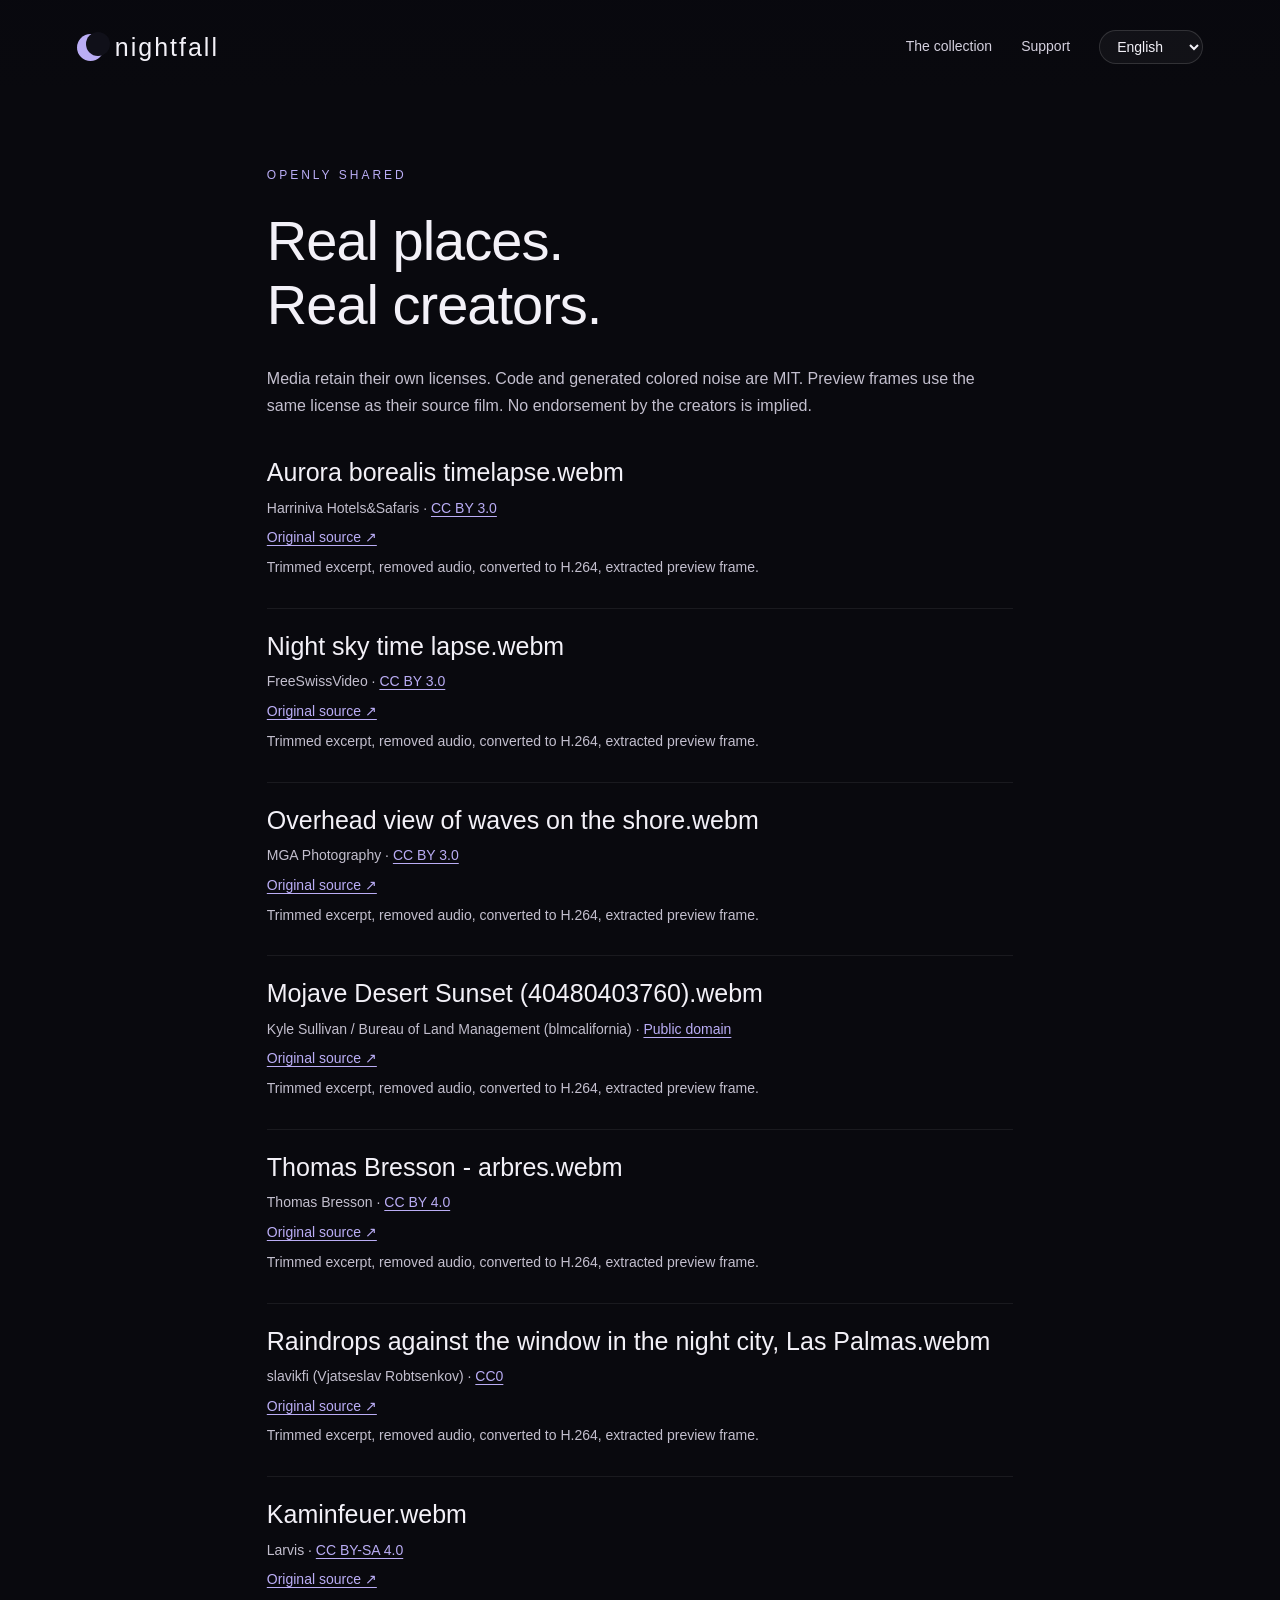
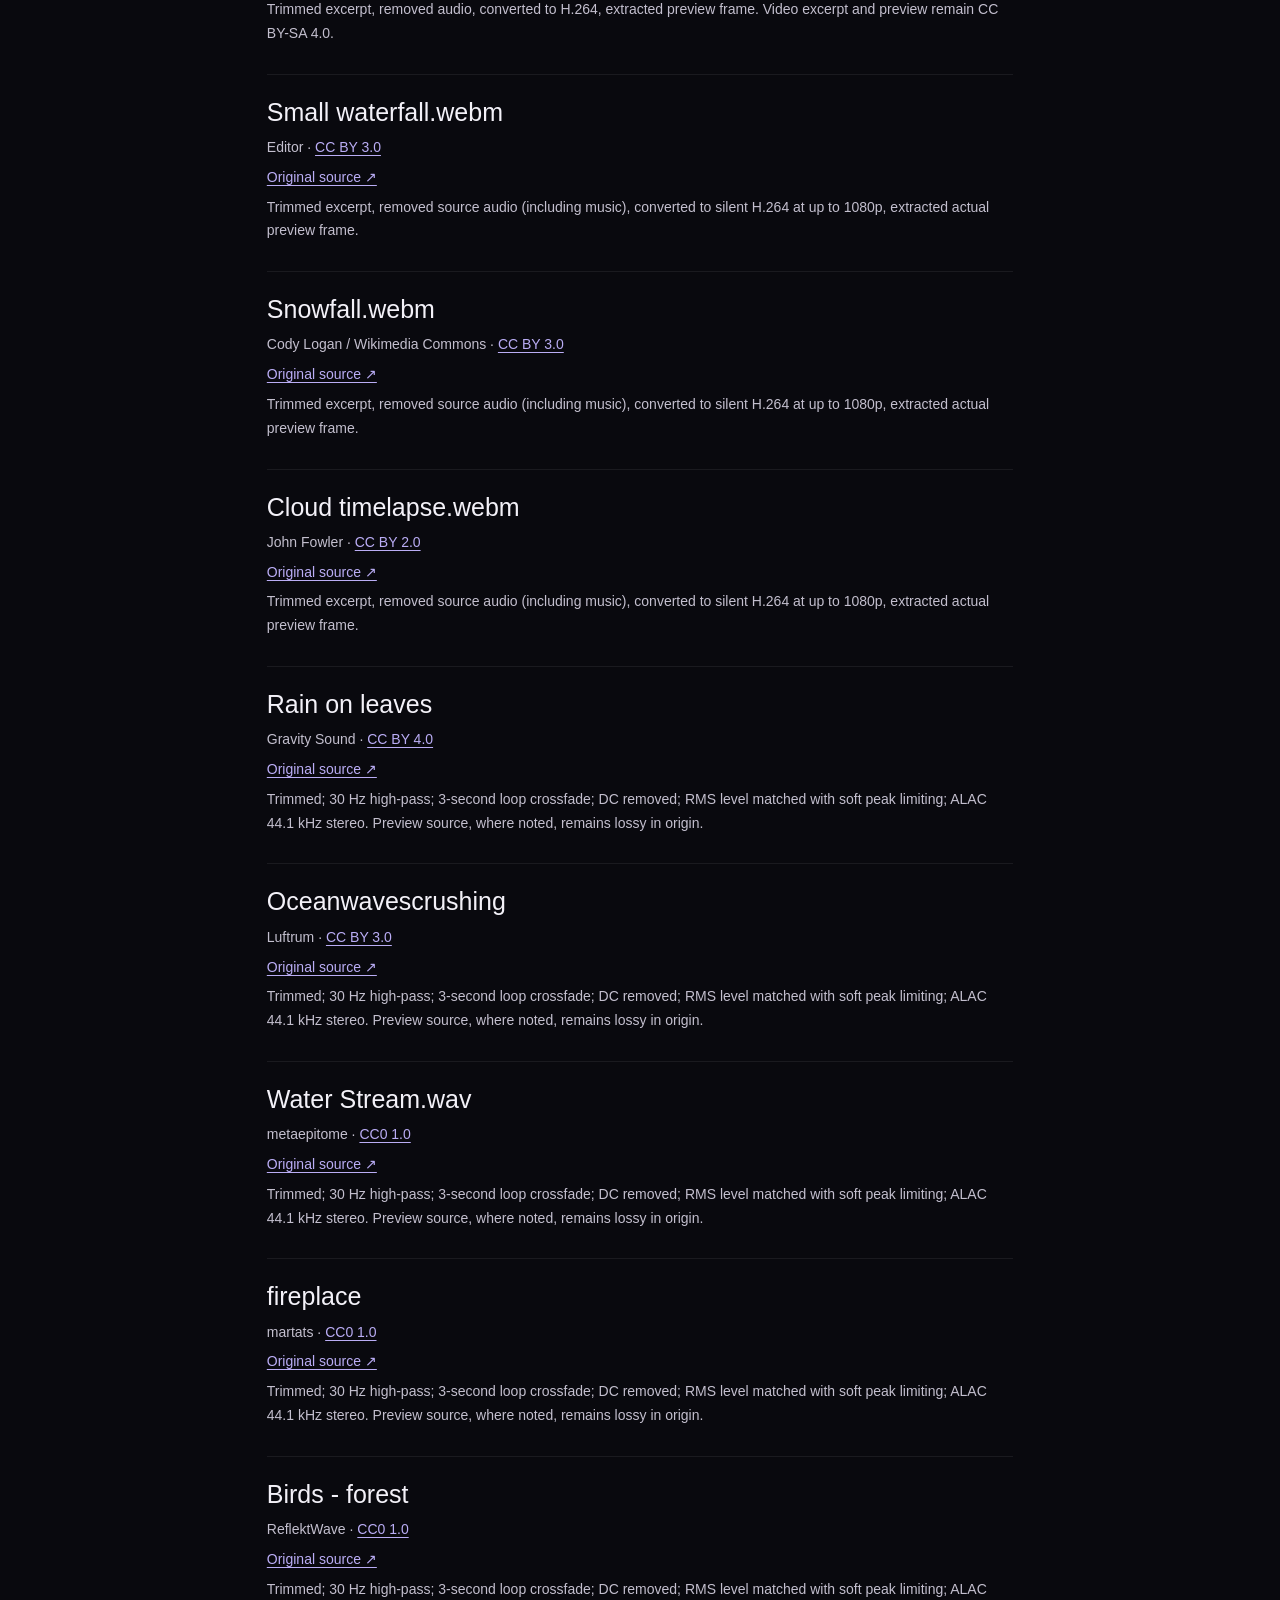
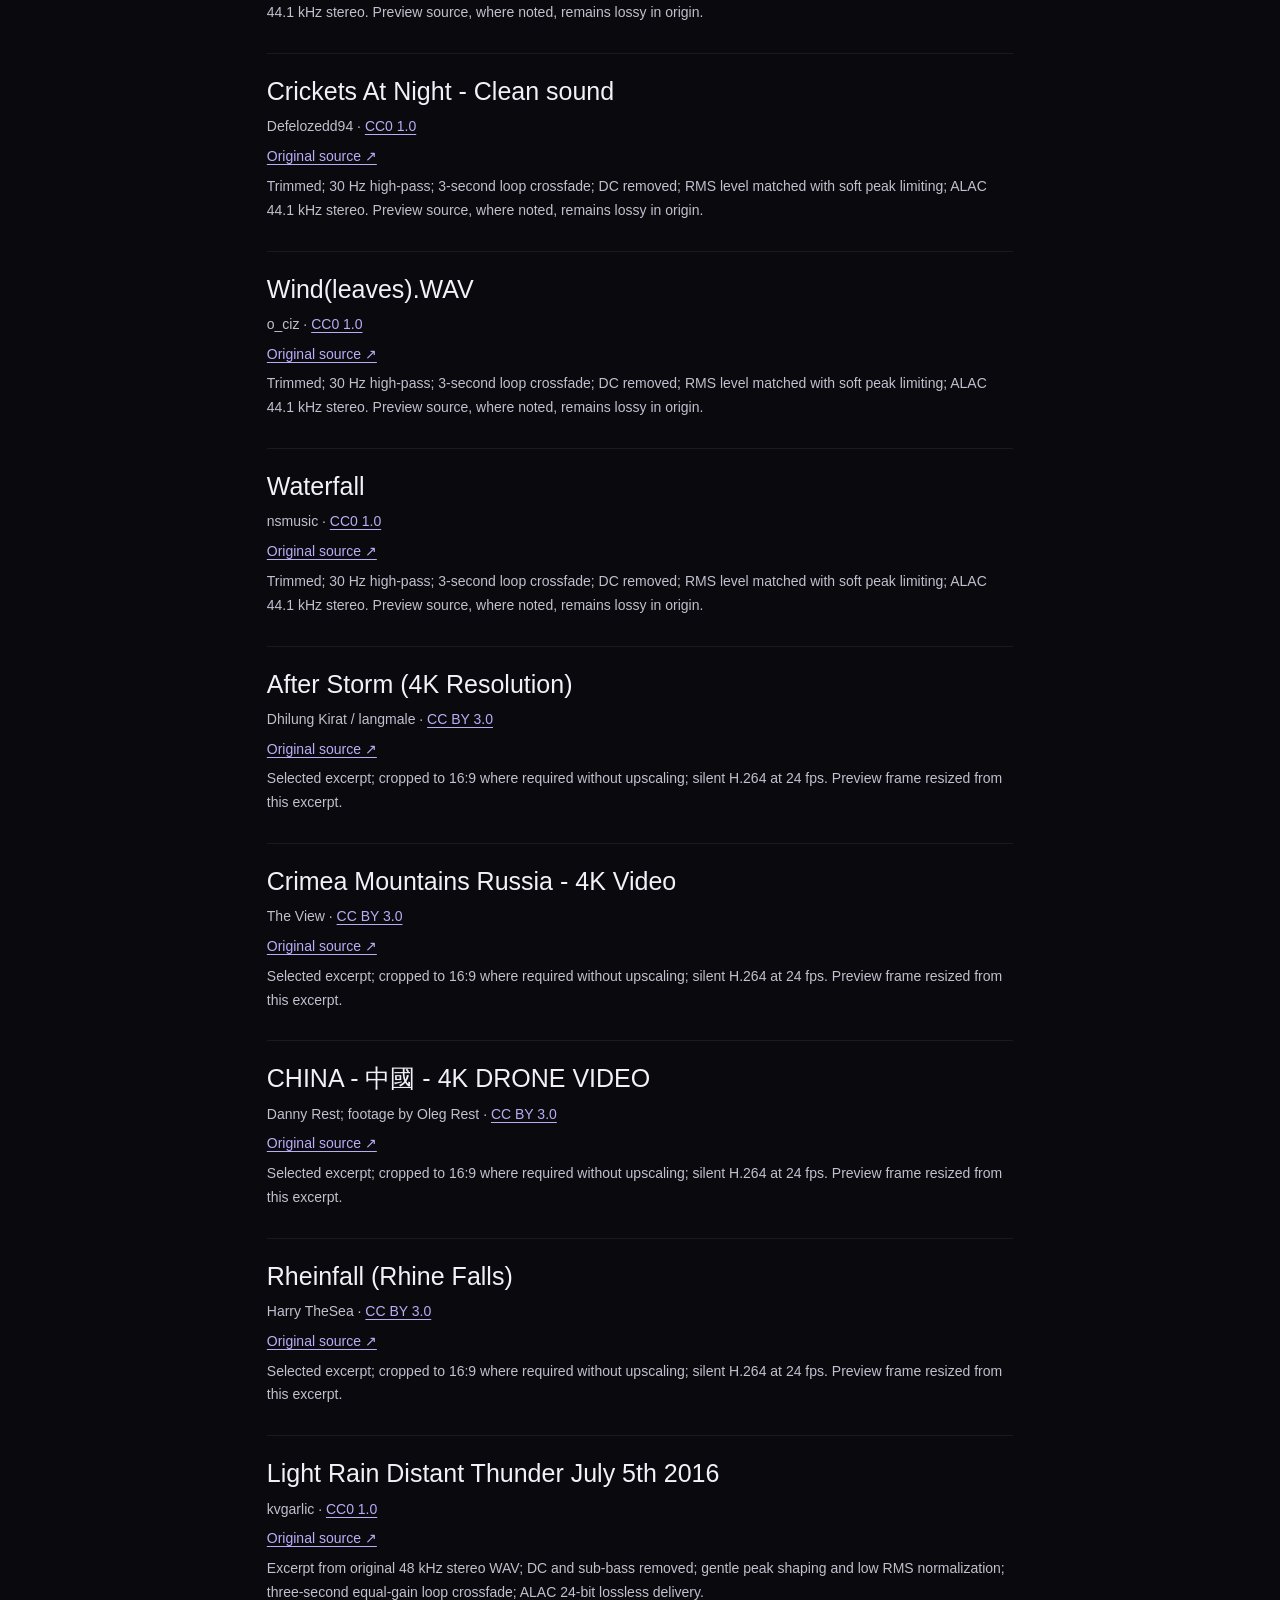
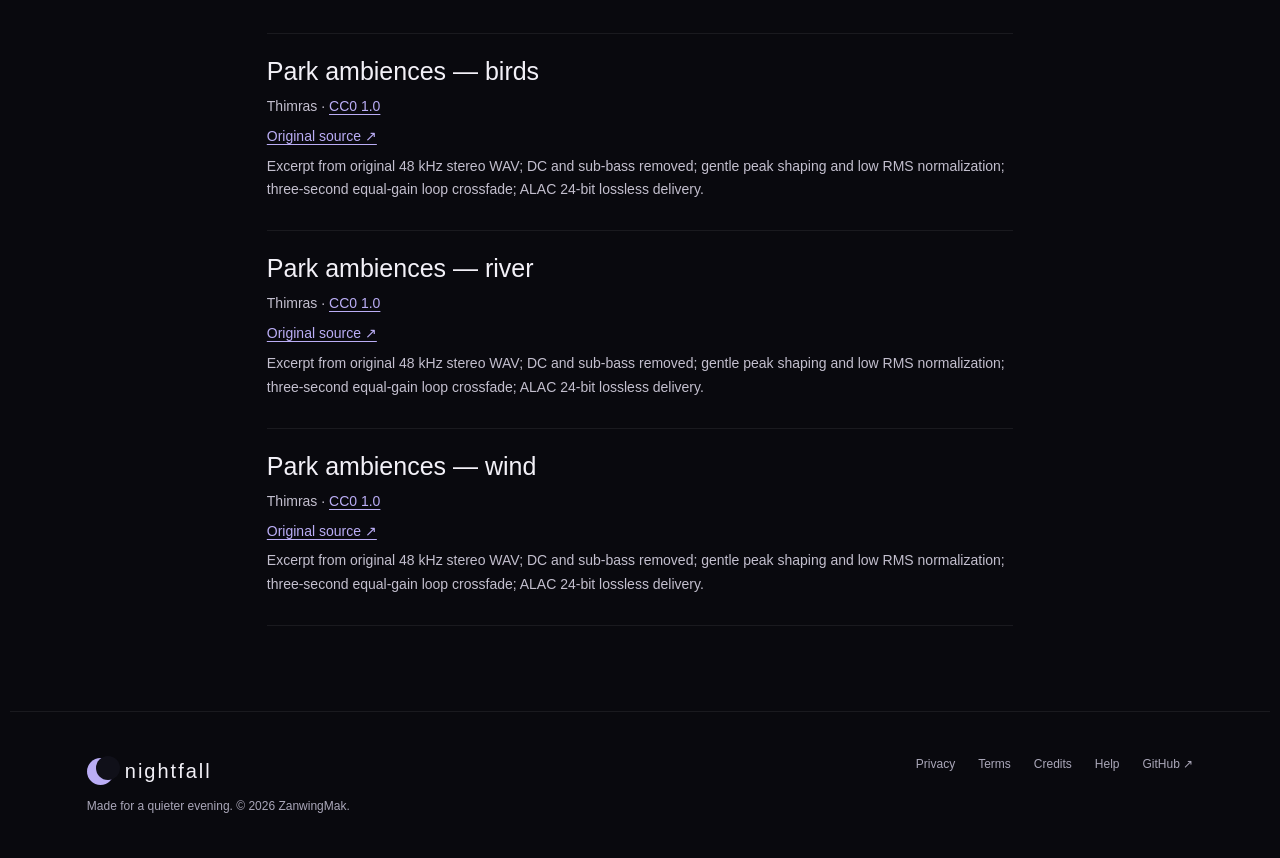
==== site/credits.html @ 9fe1b673 "Publish Nightfall website with privacy, terms, support and media credits" ====
<!doctype html><html lang="en"><head><meta charset="utf-8"><meta name="viewport" content="width=device-width,initial-scale=1"><meta name="color-scheme" content="dark"><meta name="description" content="Nightfall TV — real landscapes, quiet soundscapes and absolute black for Apple TV. Free and open source, with optional downloads and voluntary tips."><title>Media credits · Nightfall TV</title><link rel="icon" href="favicon.svg" type="image/svg+xml"><link rel="stylesheet" href="style.css"><script defer src="site.js"></script></head><body><header><a class="brand" href="index.html" aria-label="Nightfall TV home"><i class="moon" aria-hidden="true"></i>nightfall</a><nav aria-label="Main navigation"><a class="desktop" href="index.html#scenes"><span data-en="The collection" data-zh="风景集" >The collection</span></a><a class="desktop" href="support.html"><span data-en="Support" data-zh="帮助" >Support</span></a><select class="lang" id="language" aria-label="Language"><option value="en">English</option><option value="zh">简体中文</option></select></nav></header><main class="document"><div data-en="OPENLY SHARED" data-zh="自由分享" class="eyebrow">OPENLY SHARED</div><h1 data-en="Real places.
Real creators." data-zh="真实风景。
真实创作者。" >Real places.
Real creators.</h1><p data-en="Media retain their own licenses. Code and generated colored noise are MIT. Preview frames use the same license as their source film. No endorsement by the creators is implied." data-zh="媒体保留各自许可。代码与生成的有色噪音为 MIT。预览帧使用原视频的同一许可。不代表创作者为应用背书。" >Media retain their own licenses. Code and generated colored noise are MIT. Preview frames use the same license as their source film. No endorsement by the creators is implied.</p><article class="credit"><h2>Aurora borealis timelapse.webm</h2><p>Harriniva Hotels&amp;Safaris · <a href="https://creativecommons.org/licenses/by/3.0">CC BY 3.0</a></p><p><a href="https://commons.wikimedia.org/wiki/File%3AAurora_borealis_timelapse.webm"><span data-en="Original source ↗" data-zh="原始来源 ↗" >Original source ↗</span></a></p><p>Trimmed excerpt, removed audio, converted to H.264, extracted preview frame.</p></article><article class="credit"><h2>Night sky time lapse.webm</h2><p>FreeSwissVideo · <a href="https://creativecommons.org/licenses/by/3.0">CC BY 3.0</a></p><p><a href="https://commons.wikimedia.org/wiki/File%3ANight_sky_time_lapse.webm"><span data-en="Original source ↗" data-zh="原始来源 ↗" >Original source ↗</span></a></p><p>Trimmed excerpt, removed audio, converted to H.264, extracted preview frame.</p></article><article class="credit"><h2>Overhead view of waves on the shore.webm</h2><p>MGA Photography · <a href="https://creativecommons.org/licenses/by/3.0">CC BY 3.0</a></p><p><a href="https://commons.wikimedia.org/wiki/File%3AOverhead_view_of_waves_on_the_shore.webm"><span data-en="Original source ↗" data-zh="原始来源 ↗" >Original source ↗</span></a></p><p>Trimmed excerpt, removed audio, converted to H.264, extracted preview frame.</p></article><article class="credit"><h2>Mojave Desert Sunset (40480403760).webm</h2><p>Kyle Sullivan / Bureau of Land Management (blmcalifornia) · <a href="https://commons.wikimedia.org/wiki/Template:PD-USGov-BLM">Public domain</a></p><p><a href="https://commons.wikimedia.org/wiki/File%3AMojave_Desert_Sunset_%2840480403760%29.webm"><span data-en="Original source ↗" data-zh="原始来源 ↗" >Original source ↗</span></a></p><p>Trimmed excerpt, removed audio, converted to H.264, extracted preview frame.</p></article><article class="credit"><h2>Thomas Bresson - arbres.webm</h2><p>Thomas Bresson · <a href="https://creativecommons.org/licenses/by/4.0">CC BY 4.0</a></p><p><a href="https://commons.wikimedia.org/wiki/File%3AThomas_Bresson_-_arbres.webm"><span data-en="Original source ↗" data-zh="原始来源 ↗" >Original source ↗</span></a></p><p>Trimmed excerpt, removed audio, converted to H.264, extracted preview frame.</p></article><article class="credit"><h2>Raindrops against the window in the night city, Las Palmas.webm</h2><p>slavikfi (Vjatseslav Robtsenkov) · <a href="https://creativecommons.org/publicdomain/zero/1.0/">CC0</a></p><p><a href="https://commons.wikimedia.org/wiki/File%3ARaindrops_against_the_window_in_the_night_city%2C_Las_Palmas.webm"><span data-en="Original source ↗" data-zh="原始来源 ↗" >Original source ↗</span></a></p><p>Trimmed excerpt, removed audio, converted to H.264, extracted preview frame.</p></article><article class="credit"><h2>Kaminfeuer.webm</h2><p>Larvis · <a href="https://creativecommons.org/licenses/by-sa/4.0/">CC BY-SA 4.0</a></p><p><a href="https://commons.wikimedia.org/wiki/File:Kaminfeuer.webm"><span data-en="Original source ↗" data-zh="原始来源 ↗" >Original source ↗</span></a></p><p>Trimmed excerpt, removed audio, converted to H.264, extracted preview frame. Video excerpt and preview remain CC BY-SA 4.0.</p></article><article class="credit"><h2>Small waterfall.webm</h2><p>Editor · <a href="https://creativecommons.org/licenses/by/3.0/">CC BY 3.0</a></p><p><a href="https://commons.wikimedia.org/wiki/File:Small_waterfall.webm"><span data-en="Original source ↗" data-zh="原始来源 ↗" >Original source ↗</span></a></p><p>Trimmed excerpt, removed source audio (including music), converted to silent H.264 at up to 1080p, extracted actual preview frame.</p></article><article class="credit"><h2>Snowfall.webm</h2><p>Cody Logan / Wikimedia Commons · <a href="https://creativecommons.org/licenses/by/3.0/">CC BY 3.0</a></p><p><a href="https://commons.wikimedia.org/wiki/File:Snowfall.webm"><span data-en="Original source ↗" data-zh="原始来源 ↗" >Original source ↗</span></a></p><p>Trimmed excerpt, removed source audio (including music), converted to silent H.264 at up to 1080p, extracted actual preview frame.</p></article><article class="credit"><h2>Cloud timelapse.webm</h2><p>John Fowler · <a href="https://creativecommons.org/licenses/by/2.0/">CC BY 2.0</a></p><p><a href="https://commons.wikimedia.org/wiki/File:Cloud_timelapse.webm"><span data-en="Original source ↗" data-zh="原始来源 ↗" >Original source ↗</span></a></p><p>Trimmed excerpt, removed source audio (including music), converted to silent H.264 at up to 1080p, extracted actual preview frame.</p></article><article class="credit"><h2>Rain on leaves</h2><p>Gravity Sound · <a href="https://creativecommons.org/licenses/by/4.0/">CC BY 4.0</a></p><p><a href="https://commons.wikimedia.org/wiki/File:Rain_on_leaves_(Gravity_Sound).wav"><span data-en="Original source ↗" data-zh="原始来源 ↗" >Original source ↗</span></a></p><p>Trimmed; 30 Hz high-pass; 3-second loop crossfade; DC removed; RMS level matched with soft peak limiting; ALAC 44.1 kHz stereo. Preview source, where noted, remains lossy in origin.</p></article><article class="credit"><h2>Oceanwavescrushing</h2><p>Luftrum · <a href="https://creativecommons.org/licenses/by/3.0/">CC BY 3.0</a></p><p><a href="https://commons.wikimedia.org/wiki/File:Oceanwavescrushing.ogg"><span data-en="Original source ↗" data-zh="原始来源 ↗" >Original source ↗</span></a></p><p>Trimmed; 30 Hz high-pass; 3-second loop crossfade; DC removed; RMS level matched with soft peak limiting; ALAC 44.1 kHz stereo. Preview source, where noted, remains lossy in origin.</p></article><article class="credit"><h2>Water Stream.wav</h2><p>metaepitome · <a href="https://creativecommons.org/publicdomain/zero/1.0/">CC0 1.0</a></p><p><a href="https://freesound.org/people/metaepitome/sounds/181320/"><span data-en="Original source ↗" data-zh="原始来源 ↗" >Original source ↗</span></a></p><p>Trimmed; 30 Hz high-pass; 3-second loop crossfade; DC removed; RMS level matched with soft peak limiting; ALAC 44.1 kHz stereo. Preview source, where noted, remains lossy in origin.</p></article><article class="credit"><h2>fireplace</h2><p>martats · <a href="https://creativecommons.org/publicdomain/zero/1.0/">CC0 1.0</a></p><p><a href="https://freesound.org/people/martats/sounds/138018/"><span data-en="Original source ↗" data-zh="原始来源 ↗" >Original source ↗</span></a></p><p>Trimmed; 30 Hz high-pass; 3-second loop crossfade; DC removed; RMS level matched with soft peak limiting; ALAC 44.1 kHz stereo. Preview source, where noted, remains lossy in origin.</p></article><article class="credit"><h2>Birds - forest</h2><p>ReflektWave · <a href="https://creativecommons.org/publicdomain/zero/1.0/">CC0 1.0</a></p><p><a href="https://freesound.org/people/ReflektWave/sounds/843075/"><span data-en="Original source ↗" data-zh="原始来源 ↗" >Original source ↗</span></a></p><p>Trimmed; 30 Hz high-pass; 3-second loop crossfade; DC removed; RMS level matched with soft peak limiting; ALAC 44.1 kHz stereo. Preview source, where noted, remains lossy in origin.</p></article><article class="credit"><h2>Crickets At Night - Clean sound</h2><p>Defelozedd94 · <a href="https://creativecommons.org/publicdomain/zero/1.0/">CC0 1.0</a></p><p><a href="https://freesound.org/people/Defelozedd94/sounds/522298/"><span data-en="Original source ↗" data-zh="原始来源 ↗" >Original source ↗</span></a></p><p>Trimmed; 30 Hz high-pass; 3-second loop crossfade; DC removed; RMS level matched with soft peak limiting; ALAC 44.1 kHz stereo. Preview source, where noted, remains lossy in origin.</p></article><article class="credit"><h2>Wind(leaves).WAV</h2><p>o_ciz · <a href="https://creativecommons.org/publicdomain/zero/1.0/">CC0 1.0</a></p><p><a href="https://freesound.org/people/o_ciz/sounds/475448/"><span data-en="Original source ↗" data-zh="原始来源 ↗" >Original source ↗</span></a></p><p>Trimmed; 30 Hz high-pass; 3-second loop crossfade; DC removed; RMS level matched with soft peak limiting; ALAC 44.1 kHz stereo. Preview source, where noted, remains lossy in origin.</p></article><article class="credit"><h2>Waterfall</h2><p>nsmusic · <a href="https://creativecommons.org/publicdomain/zero/1.0/">CC0 1.0</a></p><p><a href="https://freesound.org/people/nsmusic/sounds/321886/"><span data-en="Original source ↗" data-zh="原始来源 ↗" >Original source ↗</span></a></p><p>Trimmed; 30 Hz high-pass; 3-second loop crossfade; DC removed; RMS level matched with soft peak limiting; ALAC 44.1 kHz stereo. Preview source, where noted, remains lossy in origin.</p></article><article class="credit"><h2>After Storm (4K Resolution)</h2><p>Dhilung Kirat / langmale · <a href="https://creativecommons.org/licenses/by/3.0/">CC BY 3.0</a></p><p><a href="https://commons.wikimedia.org/wiki/File:After_Storm_(4K_Resolution).webm"><span data-en="Original source ↗" data-zh="原始来源 ↗" >Original source ↗</span></a></p><p>Selected excerpt; cropped to 16:9 where required without upscaling; silent H.264 at 24 fps. Preview frame resized from this excerpt.</p></article><article class="credit"><h2>Crimea Mountains Russia - 4K Video</h2><p>The View · <a href="https://creativecommons.org/licenses/by/3.0/">CC BY 3.0</a></p><p><a href="https://commons.wikimedia.org/wiki/File:Crimea_Mountains_Russia_-_4K_Video.webm"><span data-en="Original source ↗" data-zh="原始来源 ↗" >Original source ↗</span></a></p><p>Selected excerpt; cropped to 16:9 where required without upscaling; silent H.264 at 24 fps. Preview frame resized from this excerpt.</p></article><article class="credit"><h2>CHINA - 中國 - 4K DRONE VIDEO</h2><p>Danny Rest; footage by Oleg Rest · <a href="https://creativecommons.org/licenses/by/3.0/">CC BY 3.0</a></p><p><a href="https://commons.wikimedia.org/wiki/File:CHINA_-_%E4%B8%AD%E5%9C%8B_-_4K_DRONE_VIDEO.webm"><span data-en="Original source ↗" data-zh="原始来源 ↗" >Original source ↗</span></a></p><p>Selected excerpt; cropped to 16:9 where required without upscaling; silent H.264 at 24 fps. Preview frame resized from this excerpt.</p></article><article class="credit"><h2>Rheinfall (Rhine Falls)</h2><p>Harry TheSea · <a href="https://creativecommons.org/licenses/by/3.0/">CC BY 3.0</a></p><p><a href="https://commons.wikimedia.org/wiki/File:Rheinfall_(Rhine_Falls).webm"><span data-en="Original source ↗" data-zh="原始来源 ↗" >Original source ↗</span></a></p><p>Selected excerpt; cropped to 16:9 where required without upscaling; silent H.264 at 24 fps. Preview frame resized from this excerpt.</p></article><article class="credit"><h2>Light Rain Distant Thunder July 5th 2016</h2><p>kvgarlic · <a href="https://creativecommons.org/publicdomain/zero/1.0/">CC0 1.0</a></p><p><a href="https://commons.wikimedia.org/wiki/File:Light_Rain_Distant_Thunder_July_5th_2016.wav"><span data-en="Original source ↗" data-zh="原始来源 ↗" >Original source ↗</span></a></p><p>Excerpt from original 48 kHz stereo WAV; DC and sub-bass removed; gentle peak shaping and low RMS normalization; three-second equal-gain loop crossfade; ALAC 24-bit lossless delivery.</p></article><article class="credit"><h2>Park ambiences — birds</h2><p>Thimras · <a href="https://creativecommons.org/publicdomain/zero/1.0/">CC0 1.0</a></p><p><a href="https://opengameart.org/content/park-ambiences"><span data-en="Original source ↗" data-zh="原始来源 ↗" >Original source ↗</span></a></p><p>Excerpt from original 48 kHz stereo WAV; DC and sub-bass removed; gentle peak shaping and low RMS normalization; three-second equal-gain loop crossfade; ALAC 24-bit lossless delivery.</p></article><article class="credit"><h2>Park ambiences — river</h2><p>Thimras · <a href="https://creativecommons.org/publicdomain/zero/1.0/">CC0 1.0</a></p><p><a href="https://opengameart.org/content/park-ambiences"><span data-en="Original source ↗" data-zh="原始来源 ↗" >Original source ↗</span></a></p><p>Excerpt from original 48 kHz stereo WAV; DC and sub-bass removed; gentle peak shaping and low RMS normalization; three-second equal-gain loop crossfade; ALAC 24-bit lossless delivery.</p></article><article class="credit"><h2>Park ambiences — wind</h2><p>Thimras · <a href="https://creativecommons.org/publicdomain/zero/1.0/">CC0 1.0</a></p><p><a href="https://opengameart.org/content/park-ambiences"><span data-en="Original source ↗" data-zh="原始来源 ↗" >Original source ↗</span></a></p><p>Excerpt from original 48 kHz stereo WAV; DC and sub-bass removed; gentle peak shaping and low RMS normalization; three-second equal-gain loop crossfade; ALAC 24-bit lossless delivery.</p></article></main><footer><div><a class="brand" href="index.html"><i class="moon" aria-hidden="true"></i>nightfall</a><span data-en="Made for a quieter evening. © 2026 ZanwingMak." data-zh="让夜晚安静一点。© 2026 ZanwingMak." >Made for a quieter evening. © 2026 ZanwingMak.</span></div><div class="links"><a href="privacy.html"><span data-en="Privacy" data-zh="隐私政策" >Privacy</span></a><a href="terms.html"><span data-en="Terms" data-zh="服务条款" >Terms</span></a><a href="credits.html"><span data-en="Credits" data-zh="素材署名" >Credits</span></a><a href="support.html"><span data-en="Help" data-zh="帮助" >Help</span></a><a href="https://github.com/ZanwingMak/NightfallTV"><span data-en="GitHub ↗" data-zh="GitHub ↗" >GitHub ↗</span></a></div></footer></body></html>
---- site/style.css ----
:root{color-scheme:dark;--ink:#f3f1f8;--quiet:#aaa7b9;--night:#09090e;--accent:#baadf5}*{box-sizing:border-box}html{scroll-behavior:smooth;scroll-padding-top:100px}body{margin:0;background:var(--night);color:var(--ink);font-family:ui-sans-serif,-apple-system,BlinkMacSystemFont,"Segoe UI",sans-serif;font-size:17px;line-height:1.7}a{color:inherit;text-decoration:none}button,select{font:inherit;color:inherit}button,a,select{touch-action:manipulation}button{cursor:pointer}a:focus-visible,button:focus-visible,select:focus-visible,summary:focus-visible{outline:3px solid var(--accent);outline-offset:7px}header{height:94px;display:flex;align-items:center;justify-content:space-between;gap:24px;padding:0 6%;position:absolute;z-index:5;inset:0 0 auto;background:linear-gradient(#08080e99,transparent)}.brand{font-size:25px;letter-spacing:2px;display:flex;align-items:center;gap:11px}.moon{display:inline-block;width:27px;height:27px;border-radius:50%;background:var(--accent);position:relative}.moon:after{content:"";position:absolute;width:24px;height:24px;border-radius:50%;background:#101019;left:9px;top:-2px}nav{display:flex;align-items:center;gap:29px;font-size:14px}nav a{color:#d4d0de}nav a:hover,footer a:hover{color:var(--accent)}.lang{background:#ffffff0a;border:1px solid #ffffff22;border-radius:100px;padding:7px 13px}.hero{position:relative;min-height:720px;height:min(950px,100svh);display:flex;align-items:center;padding:125px 8% 105px;overflow:hidden}.cover{position:absolute;inset:0;width:100%;height:100%;object-fit:cover;opacity:.78;transition:opacity .5s}.hero:after{content:"";position:absolute;inset:0;background:linear-gradient(90deg,#09090ef2 0%,#09090e70 52%,#09090e10),linear-gradient(0deg,var(--night),transparent 26%);pointer-events:none}.hero-copy{z-index:1;position:relative;max-width:750px}.eyebrow{font-size:12px;letter-spacing:3px;text-transform:uppercase;color:var(--accent)}h1{font-weight:350;font-size:clamp(55px,6.5vw,96px);line-height:1.14;letter-spacing:-3px;margin:24px 0 28px;white-space:pre-line}.lede{max-width:540px;font-size:19px;color:#c4c1ce}.actions{display:flex;gap:18px;flex-wrap:wrap;margin:36px 0 24px}.button{display:inline-flex;align-items:center;gap:24px;border:1px solid #ffffff28;border-radius:100px;padding:13px 25px;background:#ffffff06;font-size:14px}.button.primary{background:#e7e0ff;color:#201a33;border-color:transparent}.button:hover{transform:translateY(-2px)}.fine{font-size:12px;color:var(--quiet)}.scene-picker{position:absolute;bottom:63px;right:8%;z-index:2;display:flex;gap:12px}.scene-picker button{width:82px;height:53px;padding:0;border:1px solid #ffffff40;border-radius:8px;overflow:hidden;background:#000;opacity:.65;transition:opacity .2s}.scene-picker button[aria-pressed=true]{outline:2px solid var(--accent);outline-offset:4px;opacity:1}.scene-picker img{height:100%;width:100%;object-fit:cover}.scene-picker span{color:#bfb3e9;font-size:22px}.strip{max-width:1260px;margin:0 auto;padding:26px 6% 65px;display:flex;justify-content:space-between;gap:25px;border-bottom:1px solid #ffffff12;font-size:12px;letter-spacing:1px;color:var(--quiet)}.strip b{display:block;font-size:19px;color:#dedbe7;font-weight:400;letter-spacing:0;margin-bottom:3px}section.content{max-width:1260px;margin:auto;padding:110px 6%}h2{font-size:clamp(34px,4vw,54px);font-weight:350;line-height:1.25;letter-spacing:-1.5px;margin:15px 0 24px}h3{font-size:23px;font-weight:450;line-height:1.4;margin:12px 0}.muted{color:var(--quiet)}.section-head{display:flex;justify-content:space-between;gap:60px;align-items:center;margin-bottom:45px}.section-head p{max-width:370px;font-size:15px}.tiles{display:grid;grid-template-columns:repeat(3,1fr);gap:23px}.tile{border:1px solid #ffffff13;border-radius:18px;overflow:hidden;background:#101016}.tile img{width:100%;aspect-ratio:16/11;object-fit:cover;display:block}.tile-copy{padding:24px}.tile-copy p{font-size:14px;color:var(--quiet);margin-bottom:8px}.tag{font-size:11px;letter-spacing:1px;color:var(--accent)}.split{display:grid;grid-template-columns:1fr 1fr;align-items:center;gap:80px}.black-screen{aspect-ratio:16/10;border:1px solid #ffffff18;background:#000;box-shadow:0 20px 80px #0008;border-radius:15px;display:flex;align-items:center;justify-content:center}.black-screen .moon{opacity:.35;width:42px;height:42px}.black-screen .moon:after{background:#000;width:39px;height:39px;left:14px}.number{color:var(--accent);font-size:13px}.text-features{display:grid;grid-template-columns:repeat(2,1fr);gap:30px 50px;margin:48px 0 0}.text-features h3{font-size:19px}.text-features p{font-size:14px;color:var(--quiet)}.support-panel{background:#15121d;border:1px solid #ffffff12;border-radius:24px;padding:65px;text-align:center}.support-panel h2{margin-top:15px}.support-panel p{max-width:680px;margin:18px auto}.tips{display:flex;justify-content:center;gap:12px;flex-wrap:wrap;margin:28px 0}.tips span{border:1px solid #b7a3ed33;border-radius:100px;padding:9px 22px;color:#d8cef7;font-size:19px}footer{max-width:1260px;margin:auto;border-top:1px solid #ffffff12;padding:42px 6%;display:flex;justify-content:space-between;align-items:start;gap:35px;color:var(--quiet);font-size:12px}footer .links{display:flex;flex-wrap:wrap;gap:23px}footer .brand{color:var(--ink);font-size:20px;margin-bottom:8px}.document{max-width:900px;margin:auto;padding:165px 6% 85px}.document h1{font-size:56px;letter-spacing:-1px}.document h2{font-size:25px;margin-top:46px;letter-spacing:0;font-weight:450}.document p,.document li{color:#c3bfce;font-size:16px}.document a{color:var(--accent);text-decoration:underline;text-underline-offset:3px}.document .date{font-size:13px;color:var(--quiet)}details{border-bottom:1px solid #ffffff18;padding:24px 0}summary{cursor:pointer;font-size:20px;list-style:none}summary:after{content:"+";float:right;color:var(--accent)}details[open] summary:after{content:"−"}.credit{padding:22px 0;border-bottom:1px solid #ffffff12}.credit p{margin:6px 0;font-size:14px;overflow-wrap:anywhere}.credit h2{margin:0 0 8px}body[data-scene=black] .hero .cover{opacity:0}body[data-scene=black] .hero:after{background:linear-gradient(0deg,var(--night),#000 70%)}[hidden]{display:none!important}@media(prefers-reduced-motion:reduce){html{scroll-behavior:auto}*,*:before,*:after{transition:none!important;animation:none!important}}@media(max-width:800px){header{height:80px;padding:0 6%}.brand{font-size:22px}nav{gap:14px}nav .desktop{display:none}.hero{height:auto;min-height:760px;padding:140px 7% 170px}.hero:after{background:linear-gradient(90deg,#09090ee8,#09090e60),linear-gradient(0deg,var(--night),transparent 35%)}h1{font-size:60px;letter-spacing:-2px}.lede{font-size:17px}.scene-picker{bottom:70px;right:auto;left:7%}.strip{padding:12px 7% 40px;flex-wrap:wrap}.strip>div{width:40%}.strip b{font-size:17px}section.content{padding:75px 7%}.section-head{display:block;margin-bottom:28px}.tiles{grid-template-columns:1fr;gap:24px}.tile img{aspect-ratio:16/9}.split{grid-template-columns:1fr;gap:35px}.text-features{gap:20px}.support-panel{padding:38px 23px}footer{flex-direction:column;padding:35px 7%;gap:25px}.document{padding:130px 7% 65px}.document h1{font-size:45px}.document h2{margin-top:34px}.button{padding:12px 20px}.hero-copy{width:100%}}@media(max-width:380px){h1{font-size:51px}.lang{max-width:105px}.scene-picker button{width:65px}.text-features{grid-template-columns:1fr}}

@media(max-width:800px){.hero h1{font-size:clamp(38px,12vw,60px)}.scene-picker{left:7%;right:7%}.scene-picker button{flex:1;min-width:0;width:auto;max-width:82px}}
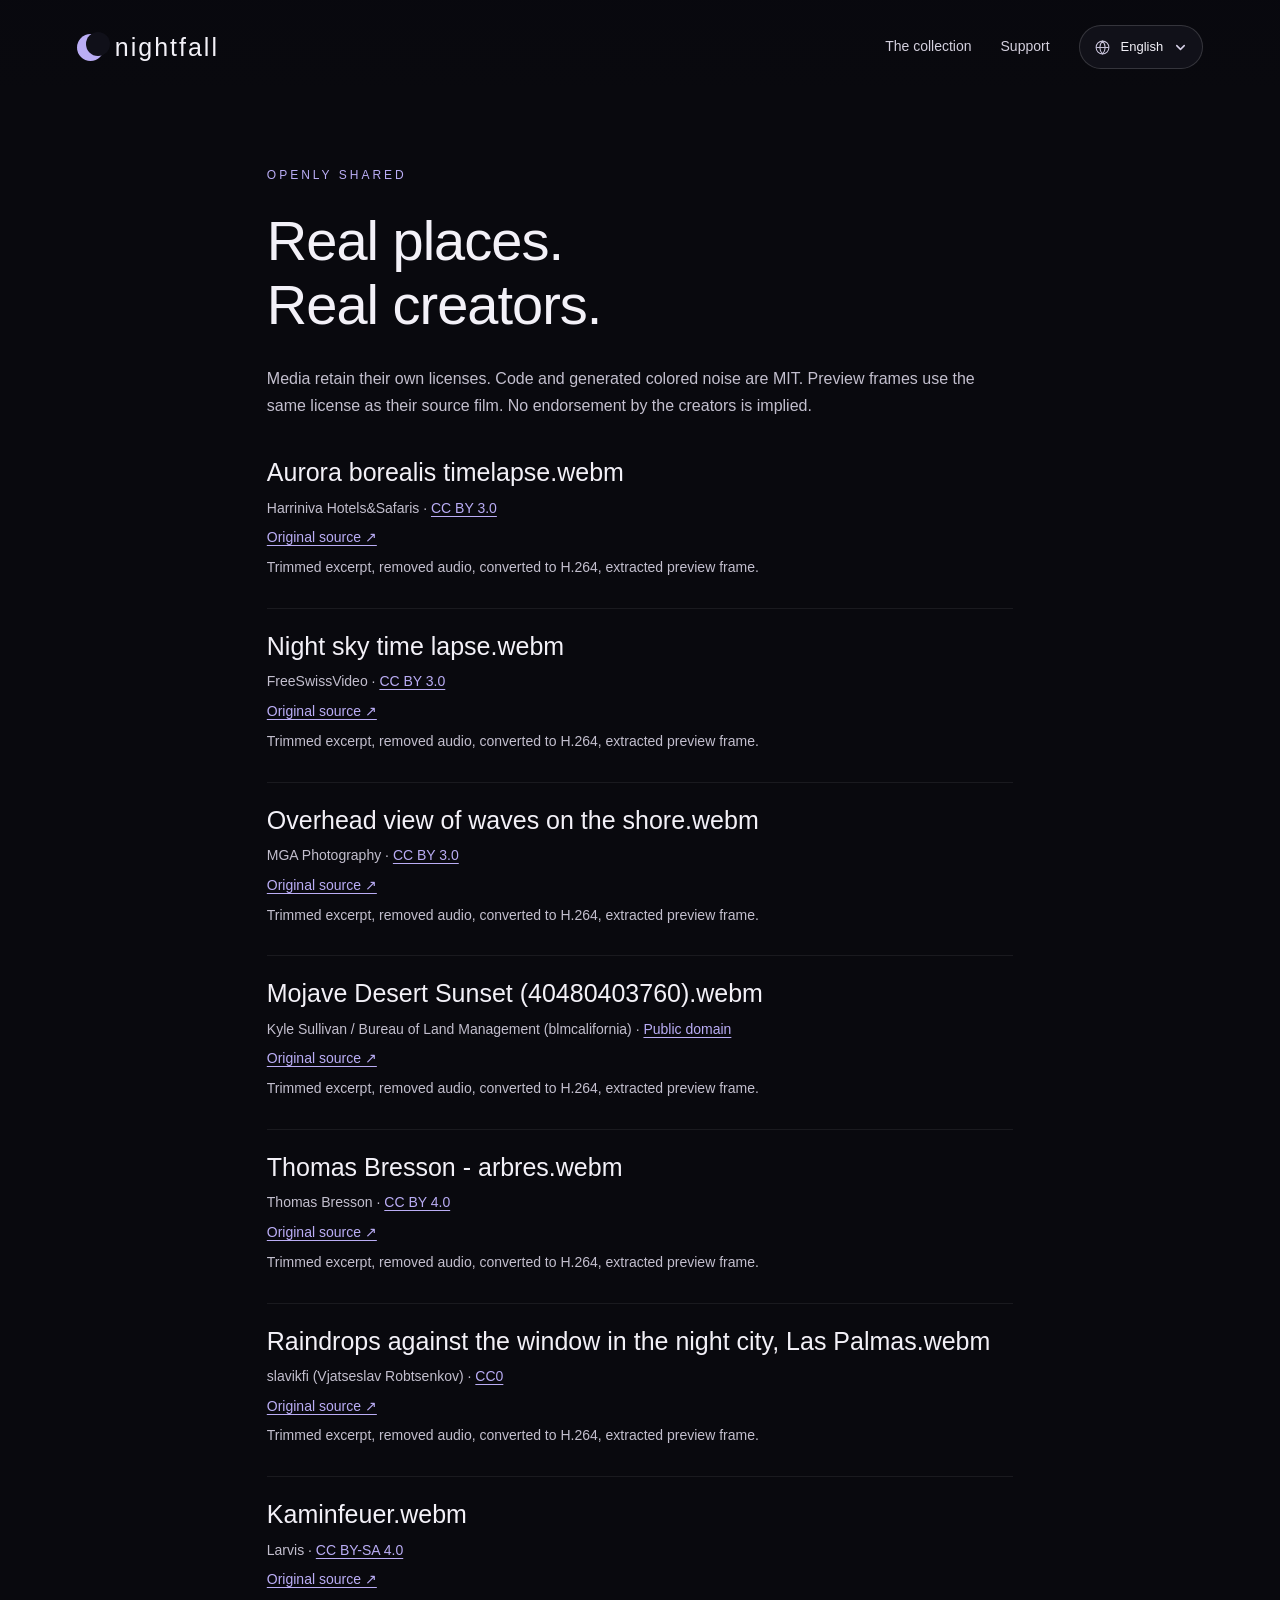
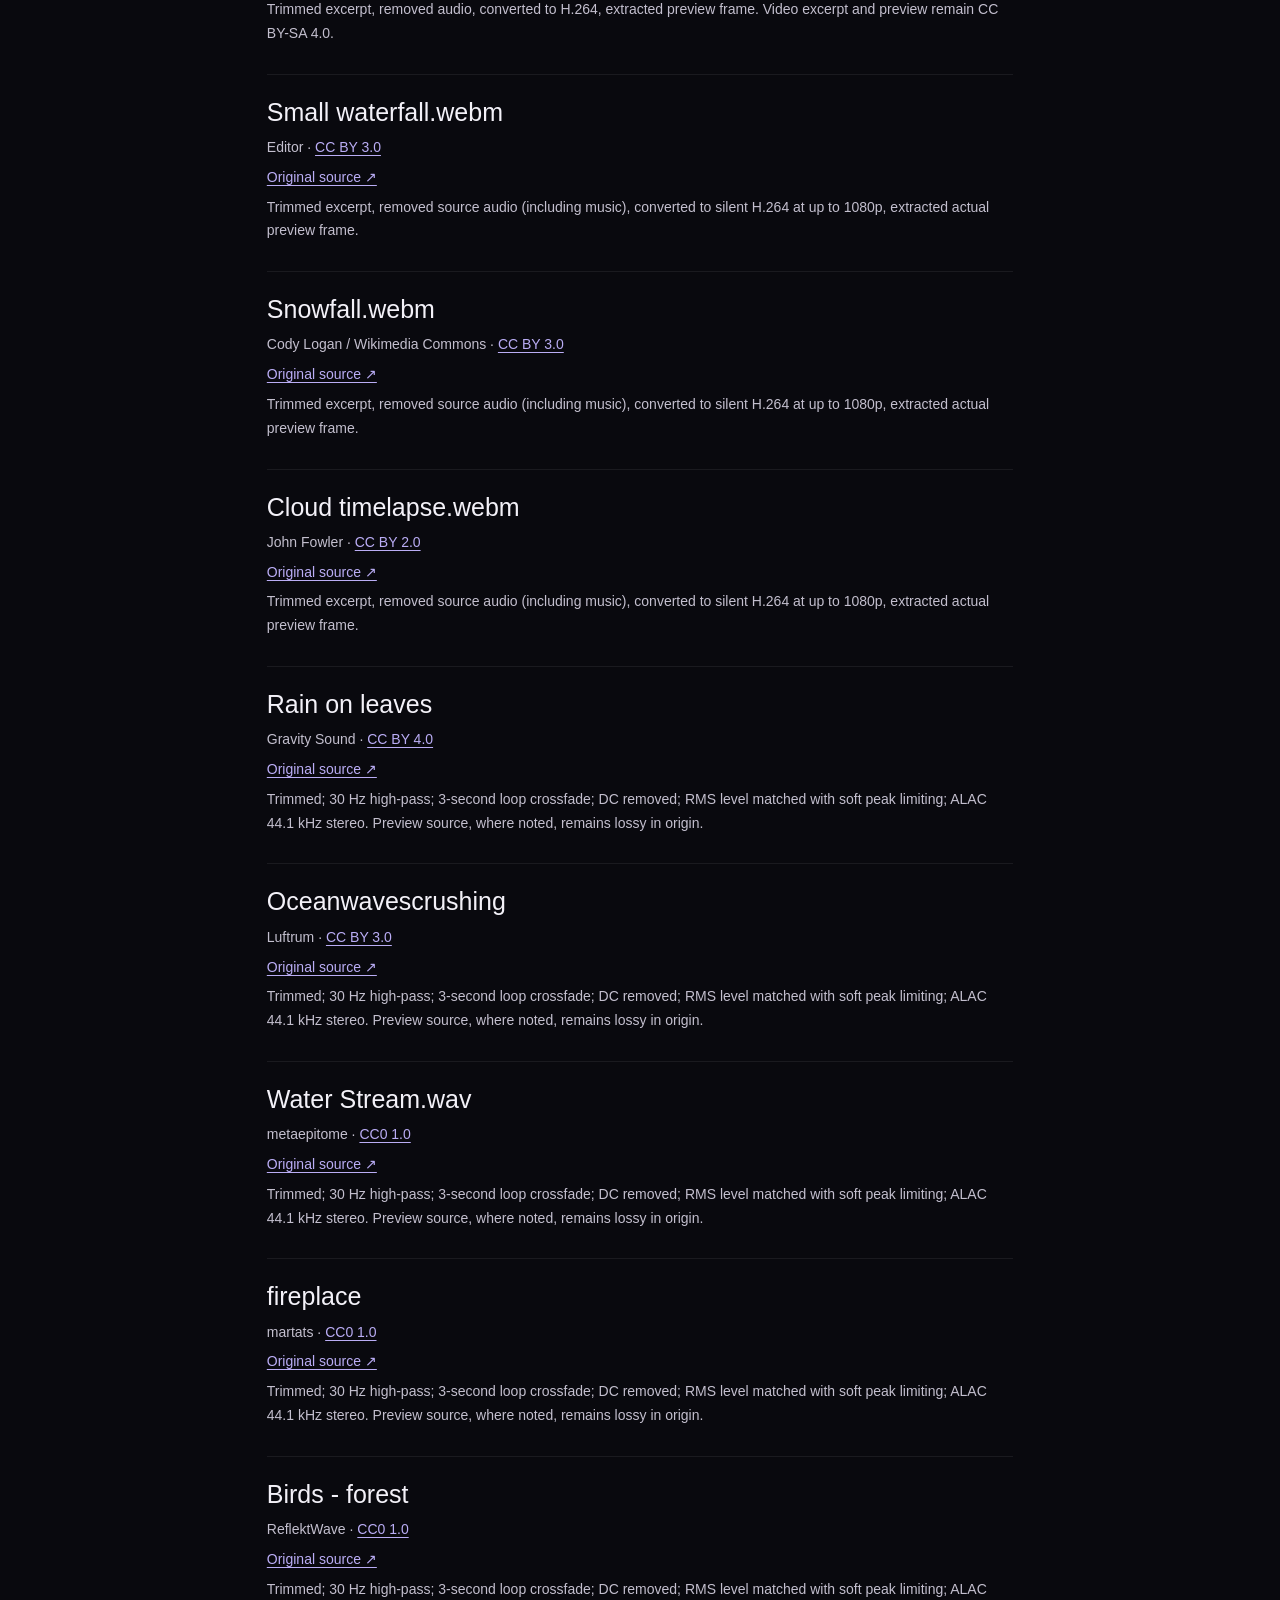
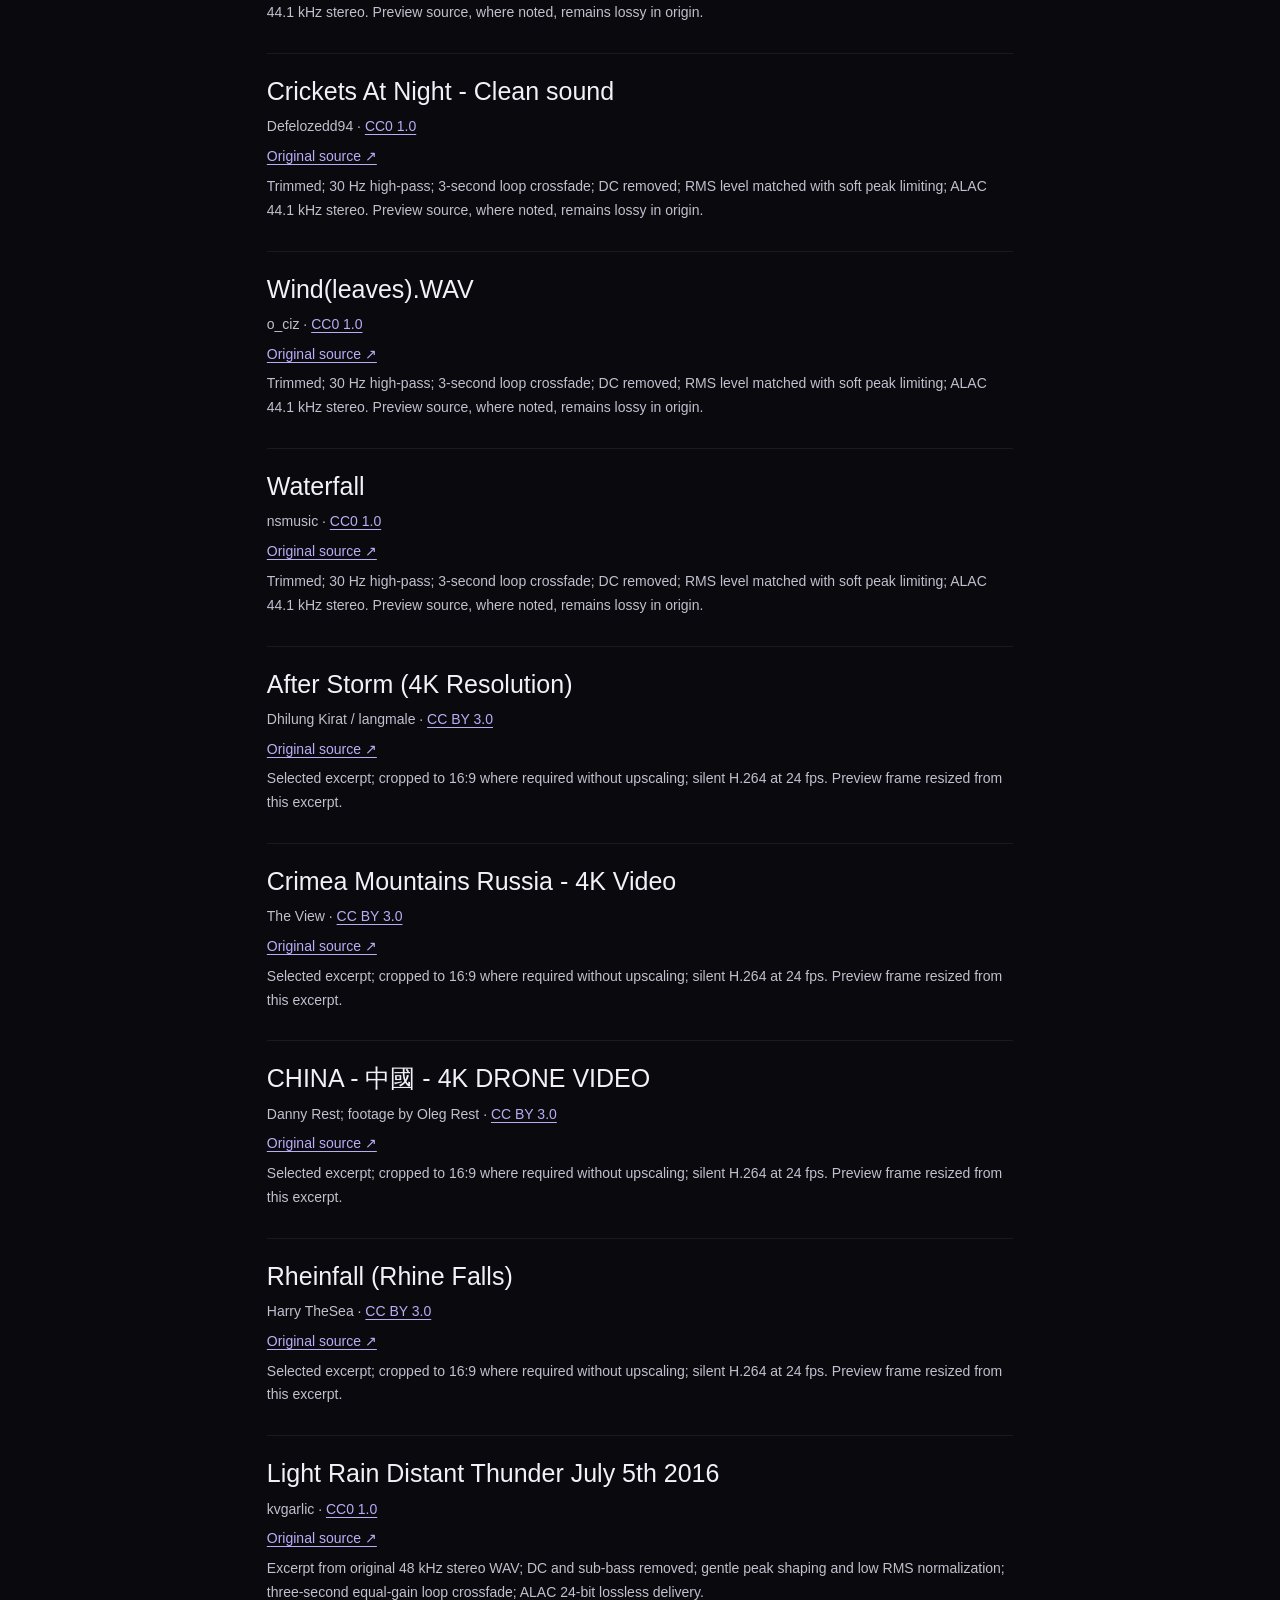
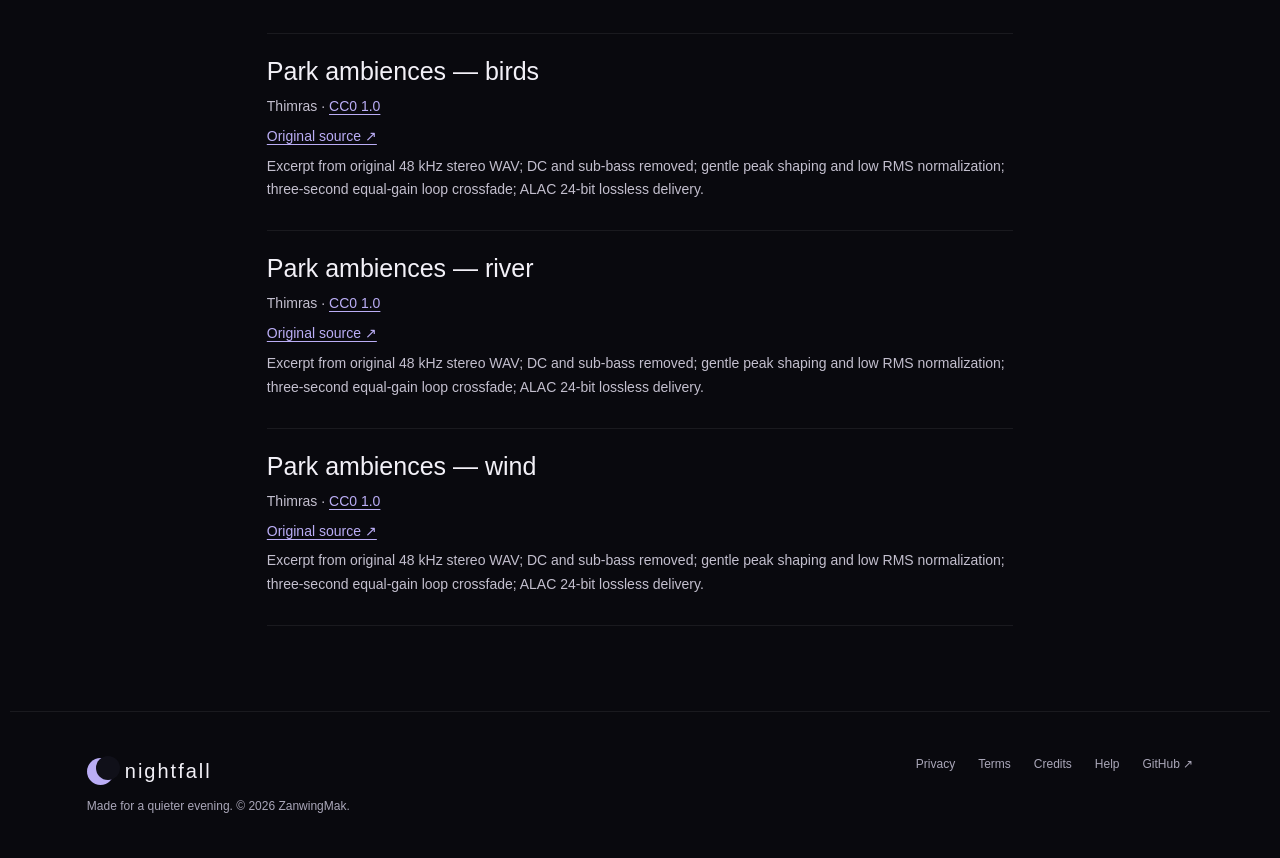
==== commit ece6afa8: "Improve website language picker and localize all pages in thirteen languages" ====
--- a/site/credits.html
+++ b/site/credits.html
@@ -1,4 +1,4 @@
-<!doctype html><html lang="en"><head><meta charset="utf-8"><meta name="viewport" content="width=device-width,initial-scale=1"><meta name="color-scheme" content="dark"><meta name="description" content="Nightfall TV — real landscapes, quiet soundscapes and absolute black for Apple TV. Free and open source, with optional downloads and voluntary tips."><title>Media credits · Nightfall TV</title><link rel="icon" href="favicon.svg" type="image/svg+xml"><link rel="stylesheet" href="style.css"><script defer src="site.js"></script></head><body><header><a class="brand" href="index.html" aria-label="Nightfall TV home"><i class="moon" aria-hidden="true"></i>nightfall</a><nav aria-label="Main navigation"><a class="desktop" href="index.html#scenes"><span data-en="The collection" data-zh="风景集" >The collection</span></a><a class="desktop" href="support.html"><span data-en="Support" data-zh="帮助" >Support</span></a><select class="lang" id="language" aria-label="Language"><option value="en">English</option><option value="zh">简体中文</option></select></nav></header><main class="document"><div data-en="OPENLY SHARED" data-zh="自由分享" class="eyebrow">OPENLY SHARED</div><h1 data-en="Real places.
+<!doctype html><html lang="en"><head><meta charset="utf-8"><meta name="viewport" content="width=device-width,initial-scale=1"><meta name="color-scheme" content="dark"><meta name="description" content="Nightfall TV — real landscapes, quiet soundscapes and absolute black for Apple TV. Free and open source, with optional downloads and voluntary tips."><title data-en="Media credits · Nightfall TV" data-zh="素材署名 · Nightfall TV">Media credits · Nightfall TV</title><link rel="icon" href="favicon.svg" type="image/svg+xml"><link rel="stylesheet" href="style.css?v=20261013"><script defer src="translations.js?v=20261013"></script><script defer src="site.js?v=20261013"></script></head><body><header><a class="brand" href="index.html" aria-label="Nightfall TV home"><i class="moon" aria-hidden="true"></i>nightfall</a><nav aria-label="Main navigation"><a class="desktop" href="index.html#scenes"><span data-en="The collection" data-zh="风景集" >The collection</span></a><a class="desktop" href="support.html"><span data-en="Support" data-zh="帮助" >Support</span></a><div class="language-picker"><button class="lang" id="language" type="button" aria-label="Language" aria-haspopup="menu" aria-controls="language-menu" aria-expanded="false"><svg class="language-globe" viewBox="0 0 24 24" fill="none" stroke="currentColor" stroke-width="1.5" aria-hidden="true"><circle cx="12" cy="12" r="9"/><path d="M3 12h18M12 3c5 5 5 13 0 18-5-5-5-13 0-18Z"/></svg><span id="language-label">English</span><svg class="language-chevron" viewBox="0 0 16 16" fill="none" stroke="currentColor" stroke-width="1.6" aria-hidden="true"><path d="m4 6 4 4 4-4" stroke-linecap="round" stroke-linejoin="round"/></svg></button><div class="language-panel" id="language-menu" role="menu" aria-labelledby="language" hidden></div></div></nav></header><main class="document"><div data-en="OPENLY SHARED" data-zh="自由分享" class="eyebrow">OPENLY SHARED</div><h1 data-en="Real places.
 Real creators." data-zh="真实风景。
 真实创作者。" >Real places.
-Real creators.</h1><p data-en="Media retain their own licenses. Code and generated colored noise are MIT. Preview frames use the same license as their source film. No endorsement by the creators is implied." data-zh="媒体保留各自许可。代码与生成的有色噪音为 MIT。预览帧使用原视频的同一许可。不代表创作者为应用背书。" >Media retain their own licenses. Code and generated colored noise are MIT. Preview frames use the same license as their source film. No endorsement by the creators is implied.</p><article class="credit"><h2>Aurora borealis timelapse.webm</h2><p>Harriniva Hotels&amp;Safaris · <a href="https://creativecommons.org/licenses/by/3.0">CC BY 3.0</a></p><p><a href="https://commons.wikimedia.org/wiki/File%3AAurora_borealis_timelapse.webm"><span data-en="Original source ↗" data-zh="原始来源 ↗" >Original source ↗</span></a></p><p>Trimmed excerpt, removed audio, converted to H.264, extracted preview frame.</p></article><article class="credit"><h2>Night sky time lapse.webm</h2><p>FreeSwissVideo · <a href="https://creativecommons.org/licenses/by/3.0">CC BY 3.0</a></p><p><a href="https://commons.wikimedia.org/wiki/File%3ANight_sky_time_lapse.webm"><span data-en="Original source ↗" data-zh="原始来源 ↗" >Original source ↗</span></a></p><p>Trimmed excerpt, removed audio, converted to H.264, extracted preview frame.</p></article><article class="credit"><h2>Overhead view of waves on the shore.webm</h2><p>MGA Photography · <a href="https://creativecommons.org/licenses/by/3.0">CC BY 3.0</a></p><p><a href="https://commons.wikimedia.org/wiki/File%3AOverhead_view_of_waves_on_the_shore.webm"><span data-en="Original source ↗" data-zh="原始来源 ↗" >Original source ↗</span></a></p><p>Trimmed excerpt, removed audio, converted to H.264, extracted preview frame.</p></article><article class="credit"><h2>Mojave Desert Sunset (40480403760).webm</h2><p>Kyle Sullivan / Bureau of Land Management (blmcalifornia) · <a href="https://commons.wikimedia.org/wiki/Template:PD-USGov-BLM">Public domain</a></p><p><a href="https://commons.wikimedia.org/wiki/File%3AMojave_Desert_Sunset_%2840480403760%29.webm"><span data-en="Original source ↗" data-zh="原始来源 ↗" >Original source ↗</span></a></p><p>Trimmed excerpt, removed audio, converted to H.264, extracted preview frame.</p></article><article class="credit"><h2>Thomas Bresson - arbres.webm</h2><p>Thomas Bresson · <a href="https://creativecommons.org/licenses/by/4.0">CC BY 4.0</a></p><p><a href="https://commons.wikimedia.org/wiki/File%3AThomas_Bresson_-_arbres.webm"><span data-en="Original source ↗" data-zh="原始来源 ↗" >Original source ↗</span></a></p><p>Trimmed excerpt, removed audio, converted to H.264, extracted preview frame.</p></article><article class="credit"><h2>Raindrops against the window in the night city, Las Palmas.webm</h2><p>slavikfi (Vjatseslav Robtsenkov) · <a href="https://creativecommons.org/publicdomain/zero/1.0/">CC0</a></p><p><a href="https://commons.wikimedia.org/wiki/File%3ARaindrops_against_the_window_in_the_night_city%2C_Las_Palmas.webm"><span data-en="Original source ↗" data-zh="原始来源 ↗" >Original source ↗</span></a></p><p>Trimmed excerpt, removed audio, converted to H.264, extracted preview frame.</p></article><article class="credit"><h2>Kaminfeuer.webm</h2><p>Larvis · <a href="https://creativecommons.org/licenses/by-sa/4.0/">CC BY-SA 4.0</a></p><p><a href="https://commons.wikimedia.org/wiki/File:Kaminfeuer.webm"><span data-en="Original source ↗" data-zh="原始来源 ↗" >Original source ↗</span></a></p><p>Trimmed excerpt, removed audio, converted to H.264, extracted preview frame. Video excerpt and preview remain CC BY-SA 4.0.</p></article><article class="credit"><h2>Small waterfall.webm</h2><p>Editor · <a href="https://creativecommons.org/licenses/by/3.0/">CC BY 3.0</a></p><p><a href="https://commons.wikimedia.org/wiki/File:Small_waterfall.webm"><span data-en="Original source ↗" data-zh="原始来源 ↗" >Original source ↗</span></a></p><p>Trimmed excerpt, removed source audio (including music), converted to silent H.264 at up to 1080p, extracted actual preview frame.</p></article><article class="credit"><h2>Snowfall.webm</h2><p>Cody Logan / Wikimedia Commons · <a href="https://creativecommons.org/licenses/by/3.0/">CC BY 3.0</a></p><p><a href="https://commons.wikimedia.org/wiki/File:Snowfall.webm"><span data-en="Original source ↗" data-zh="原始来源 ↗" >Original source ↗</span></a></p><p>Trimmed excerpt, removed source audio (including music), converted to silent H.264 at up to 1080p, extracted actual preview frame.</p></article><article class="credit"><h2>Cloud timelapse.webm</h2><p>John Fowler · <a href="https://creativecommons.org/licenses/by/2.0/">CC BY 2.0</a></p><p><a href="https://commons.wikimedia.org/wiki/File:Cloud_timelapse.webm"><span data-en="Original source ↗" data-zh="原始来源 ↗" >Original source ↗</span></a></p><p>Trimmed excerpt, removed source audio (including music), converted to silent H.264 at up to 1080p, extracted actual preview frame.</p></article><article class="credit"><h2>Rain on leaves</h2><p>Gravity Sound · <a href="https://creativecommons.org/licenses/by/4.0/">CC BY 4.0</a></p><p><a href="https://commons.wikimedia.org/wiki/File:Rain_on_leaves_(Gravity_Sound).wav"><span data-en="Original source ↗" data-zh="原始来源 ↗" >Original source ↗</span></a></p><p>Trimmed; 30 Hz high-pass; 3-second loop crossfade; DC removed; RMS level matched with soft peak limiting; ALAC 44.1 kHz stereo. Preview source, where noted, remains lossy in origin.</p></article><article class="credit"><h2>Oceanwavescrushing</h2><p>Luftrum · <a href="https://creativecommons.org/licenses/by/3.0/">CC BY 3.0</a></p><p><a href="https://commons.wikimedia.org/wiki/File:Oceanwavescrushing.ogg"><span data-en="Original source ↗" data-zh="原始来源 ↗" >Original source ↗</span></a></p><p>Trimmed; 30 Hz high-pass; 3-second loop crossfade; DC removed; RMS level matched with soft peak limiting; ALAC 44.1 kHz stereo. Preview source, where noted, remains lossy in origin.</p></article><article class="credit"><h2>Water Stream.wav</h2><p>metaepitome · <a href="https://creativecommons.org/publicdomain/zero/1.0/">CC0 1.0</a></p><p><a href="https://freesound.org/people/metaepitome/sounds/181320/"><span data-en="Original source ↗" data-zh="原始来源 ↗" >Original source ↗</span></a></p><p>Trimmed; 30 Hz high-pass; 3-second loop crossfade; DC removed; RMS level matched with soft peak limiting; ALAC 44.1 kHz stereo. Preview source, where noted, remains lossy in origin.</p></article><article class="credit"><h2>fireplace</h2><p>martats · <a href="https://creativecommons.org/publicdomain/zero/1.0/">CC0 1.0</a></p><p><a href="https://freesound.org/people/martats/sounds/138018/"><span data-en="Original source ↗" data-zh="原始来源 ↗" >Original source ↗</span></a></p><p>Trimmed; 30 Hz high-pass; 3-second loop crossfade; DC removed; RMS level matched with soft peak limiting; ALAC 44.1 kHz stereo. Preview source, where noted, remains lossy in origin.</p></article><article class="credit"><h2>Birds - forest</h2><p>ReflektWave · <a href="https://creativecommons.org/publicdomain/zero/1.0/">CC0 1.0</a></p><p><a href="https://freesound.org/people/ReflektWave/sounds/843075/"><span data-en="Original source ↗" data-zh="原始来源 ↗" >Original source ↗</span></a></p><p>Trimmed; 30 Hz high-pass; 3-second loop crossfade; DC removed; RMS level matched with soft peak limiting; ALAC 44.1 kHz stereo. Preview source, where noted, remains lossy in origin.</p></article><article class="credit"><h2>Crickets At Night - Clean sound</h2><p>Defelozedd94 · <a href="https://creativecommons.org/publicdomain/zero/1.0/">CC0 1.0</a></p><p><a href="https://freesound.org/people/Defelozedd94/sounds/522298/"><span data-en="Original source ↗" data-zh="原始来源 ↗" >Original source ↗</span></a></p><p>Trimmed; 30 Hz high-pass; 3-second loop crossfade; DC removed; RMS level matched with soft peak limiting; ALAC 44.1 kHz stereo. Preview source, where noted, remains lossy in origin.</p></article><article class="credit"><h2>Wind(leaves).WAV</h2><p>o_ciz · <a href="https://creativecommons.org/publicdomain/zero/1.0/">CC0 1.0</a></p><p><a href="https://freesound.org/people/o_ciz/sounds/475448/"><span data-en="Original source ↗" data-zh="原始来源 ↗" >Original source ↗</span></a></p><p>Trimmed; 30 Hz high-pass; 3-second loop crossfade; DC removed; RMS level matched with soft peak limiting; ALAC 44.1 kHz stereo. Preview source, where noted, remains lossy in origin.</p></article><article class="credit"><h2>Waterfall</h2><p>nsmusic · <a href="https://creativecommons.org/publicdomain/zero/1.0/">CC0 1.0</a></p><p><a href="https://freesound.org/people/nsmusic/sounds/321886/"><span data-en="Original source ↗" data-zh="原始来源 ↗" >Original source ↗</span></a></p><p>Trimmed; 30 Hz high-pass; 3-second loop crossfade; DC removed; RMS level matched with soft peak limiting; ALAC 44.1 kHz stereo. Preview source, where noted, remains lossy in origin.</p></article><article class="credit"><h2>After Storm (4K Resolution)</h2><p>Dhilung Kirat / langmale · <a href="https://creativecommons.org/licenses/by/3.0/">CC BY 3.0</a></p><p><a href="https://commons.wikimedia.org/wiki/File:After_Storm_(4K_Resolution).webm"><span data-en="Original source ↗" data-zh="原始来源 ↗" >Original source ↗</span></a></p><p>Selected excerpt; cropped to 16:9 where required without upscaling; silent H.264 at 24 fps. Preview frame resized from this excerpt.</p></article><article class="credit"><h2>Crimea Mountains Russia - 4K Video</h2><p>The View · <a href="https://creativecommons.org/licenses/by/3.0/">CC BY 3.0</a></p><p><a href="https://commons.wikimedia.org/wiki/File:Crimea_Mountains_Russia_-_4K_Video.webm"><span data-en="Original source ↗" data-zh="原始来源 ↗" >Original source ↗</span></a></p><p>Selected excerpt; cropped to 16:9 where required without upscaling; silent H.264 at 24 fps. Preview frame resized from this excerpt.</p></article><article class="credit"><h2>CHINA - 中國 - 4K DRONE VIDEO</h2><p>Danny Rest; footage by Oleg Rest · <a href="https://creativecommons.org/licenses/by/3.0/">CC BY 3.0</a></p><p><a href="https://commons.wikimedia.org/wiki/File:CHINA_-_%E4%B8%AD%E5%9C%8B_-_4K_DRONE_VIDEO.webm"><span data-en="Original source ↗" data-zh="原始来源 ↗" >Original source ↗</span></a></p><p>Selected excerpt; cropped to 16:9 where required without upscaling; silent H.264 at 24 fps. Preview frame resized from this excerpt.</p></article><article class="credit"><h2>Rheinfall (Rhine Falls)</h2><p>Harry TheSea · <a href="https://creativecommons.org/licenses/by/3.0/">CC BY 3.0</a></p><p><a href="https://commons.wikimedia.org/wiki/File:Rheinfall_(Rhine_Falls).webm"><span data-en="Original source ↗" data-zh="原始来源 ↗" >Original source ↗</span></a></p><p>Selected excerpt; cropped to 16:9 where required without upscaling; silent H.264 at 24 fps. Preview frame resized from this excerpt.</p></article><article class="credit"><h2>Light Rain Distant Thunder July 5th 2016</h2><p>kvgarlic · <a href="https://creativecommons.org/publicdomain/zero/1.0/">CC0 1.0</a></p><p><a href="https://commons.wikimedia.org/wiki/File:Light_Rain_Distant_Thunder_July_5th_2016.wav"><span data-en="Original source ↗" data-zh="原始来源 ↗" >Original source ↗</span></a></p><p>Excerpt from original 48 kHz stereo WAV; DC and sub-bass removed; gentle peak shaping and low RMS normalization; three-second equal-gain loop crossfade; ALAC 24-bit lossless delivery.</p></article><article class="credit"><h2>Park ambiences — birds</h2><p>Thimras · <a href="https://creativecommons.org/publicdomain/zero/1.0/">CC0 1.0</a></p><p><a href="https://opengameart.org/content/park-ambiences"><span data-en="Original source ↗" data-zh="原始来源 ↗" >Original source ↗</span></a></p><p>Excerpt from original 48 kHz stereo WAV; DC and sub-bass removed; gentle peak shaping and low RMS normalization; three-second equal-gain loop crossfade; ALAC 24-bit lossless delivery.</p></article><article class="credit"><h2>Park ambiences — river</h2><p>Thimras · <a href="https://creativecommons.org/publicdomain/zero/1.0/">CC0 1.0</a></p><p><a href="https://opengameart.org/content/park-ambiences"><span data-en="Original source ↗" data-zh="原始来源 ↗" >Original source ↗</span></a></p><p>Excerpt from original 48 kHz stereo WAV; DC and sub-bass removed; gentle peak shaping and low RMS normalization; three-second equal-gain loop crossfade; ALAC 24-bit lossless delivery.</p></article><article class="credit"><h2>Park ambiences — wind</h2><p>Thimras · <a href="https://creativecommons.org/publicdomain/zero/1.0/">CC0 1.0</a></p><p><a href="https://opengameart.org/content/park-ambiences"><span data-en="Original source ↗" data-zh="原始来源 ↗" >Original source ↗</span></a></p><p>Excerpt from original 48 kHz stereo WAV; DC and sub-bass removed; gentle peak shaping and low RMS normalization; three-second equal-gain loop crossfade; ALAC 24-bit lossless delivery.</p></article></main><footer><div><a class="brand" href="index.html"><i class="moon" aria-hidden="true"></i>nightfall</a><span data-en="Made for a quieter evening. © 2026 ZanwingMak." data-zh="让夜晚安静一点。© 2026 ZanwingMak." >Made for a quieter evening. © 2026 ZanwingMak.</span></div><div class="links"><a href="privacy.html"><span data-en="Privacy" data-zh="隐私政策" >Privacy</span></a><a href="terms.html"><span data-en="Terms" data-zh="服务条款" >Terms</span></a><a href="credits.html"><span data-en="Credits" data-zh="素材署名" >Credits</span></a><a href="support.html"><span data-en="Help" data-zh="帮助" >Help</span></a><a href="https://github.com/ZanwingMak/NightfallTV"><span data-en="GitHub ↗" data-zh="GitHub ↗" >GitHub ↗</span></a></div></footer></body></html>+Real creators.</h1><p data-en="Media retain their own licenses. Code and generated colored noise are MIT. Preview frames use the same license as their source film. No endorsement by the creators is implied." data-zh="媒体保留各自许可。代码与生成的有色噪音为 MIT。预览帧使用原视频的同一许可。不代表创作者为应用背书。" >Media retain their own licenses. Code and generated colored noise are MIT. Preview frames use the same license as their source film. No endorsement by the creators is implied.</p><article class="credit"><h2>Aurora borealis timelapse.webm</h2><p>Harriniva Hotels&amp;Safaris · <a href="https://creativecommons.org/licenses/by/3.0">CC BY 3.0</a></p><p><a href="https://commons.wikimedia.org/wiki/File%3AAurora_borealis_timelapse.webm"><span data-en="Original source ↗" data-zh="原始来源 ↗" >Original source ↗</span></a></p><p data-en="Trimmed excerpt, removed audio, converted to H.264, extracted preview frame.">Trimmed excerpt, removed audio, converted to H.264, extracted preview frame.</p></article><article class="credit"><h2>Night sky time lapse.webm</h2><p>FreeSwissVideo · <a href="https://creativecommons.org/licenses/by/3.0">CC BY 3.0</a></p><p><a href="https://commons.wikimedia.org/wiki/File%3ANight_sky_time_lapse.webm"><span data-en="Original source ↗" data-zh="原始来源 ↗" >Original source ↗</span></a></p><p data-en="Trimmed excerpt, removed audio, converted to H.264, extracted preview frame.">Trimmed excerpt, removed audio, converted to H.264, extracted preview frame.</p></article><article class="credit"><h2>Overhead view of waves on the shore.webm</h2><p>MGA Photography · <a href="https://creativecommons.org/licenses/by/3.0">CC BY 3.0</a></p><p><a href="https://commons.wikimedia.org/wiki/File%3AOverhead_view_of_waves_on_the_shore.webm"><span data-en="Original source ↗" data-zh="原始来源 ↗" >Original source ↗</span></a></p><p data-en="Trimmed excerpt, removed audio, converted to H.264, extracted preview frame.">Trimmed excerpt, removed audio, converted to H.264, extracted preview frame.</p></article><article class="credit"><h2>Mojave Desert Sunset (40480403760).webm</h2><p>Kyle Sullivan / Bureau of Land Management (blmcalifornia) · <a href="https://commons.wikimedia.org/wiki/Template:PD-USGov-BLM">Public domain</a></p><p><a href="https://commons.wikimedia.org/wiki/File%3AMojave_Desert_Sunset_%2840480403760%29.webm"><span data-en="Original source ↗" data-zh="原始来源 ↗" >Original source ↗</span></a></p><p data-en="Trimmed excerpt, removed audio, converted to H.264, extracted preview frame.">Trimmed excerpt, removed audio, converted to H.264, extracted preview frame.</p></article><article class="credit"><h2>Thomas Bresson - arbres.webm</h2><p>Thomas Bresson · <a href="https://creativecommons.org/licenses/by/4.0">CC BY 4.0</a></p><p><a href="https://commons.wikimedia.org/wiki/File%3AThomas_Bresson_-_arbres.webm"><span data-en="Original source ↗" data-zh="原始来源 ↗" >Original source ↗</span></a></p><p data-en="Trimmed excerpt, removed audio, converted to H.264, extracted preview frame.">Trimmed excerpt, removed audio, converted to H.264, extracted preview frame.</p></article><article class="credit"><h2>Raindrops against the window in the night city, Las Palmas.webm</h2><p>slavikfi (Vjatseslav Robtsenkov) · <a href="https://creativecommons.org/publicdomain/zero/1.0/">CC0</a></p><p><a href="https://commons.wikimedia.org/wiki/File%3ARaindrops_against_the_window_in_the_night_city%2C_Las_Palmas.webm"><span data-en="Original source ↗" data-zh="原始来源 ↗" >Original source ↗</span></a></p><p data-en="Trimmed excerpt, removed audio, converted to H.264, extracted preview frame.">Trimmed excerpt, removed audio, converted to H.264, extracted preview frame.</p></article><article class="credit"><h2>Kaminfeuer.webm</h2><p>Larvis · <a href="https://creativecommons.org/licenses/by-sa/4.0/">CC BY-SA 4.0</a></p><p><a href="https://commons.wikimedia.org/wiki/File:Kaminfeuer.webm"><span data-en="Original source ↗" data-zh="原始来源 ↗" >Original source ↗</span></a></p><p data-en="Trimmed excerpt, removed audio, converted to H.264, extracted preview frame. Video excerpt and preview remain CC BY-SA 4.0.">Trimmed excerpt, removed audio, converted to H.264, extracted preview frame. Video excerpt and preview remain CC BY-SA 4.0.</p></article><article class="credit"><h2>Small waterfall.webm</h2><p>Editor · <a href="https://creativecommons.org/licenses/by/3.0/">CC BY 3.0</a></p><p><a href="https://commons.wikimedia.org/wiki/File:Small_waterfall.webm"><span data-en="Original source ↗" data-zh="原始来源 ↗" >Original source ↗</span></a></p><p data-en="Trimmed excerpt, removed source audio (including music), converted to silent H.264 at up to 1080p, extracted actual preview frame.">Trimmed excerpt, removed source audio (including music), converted to silent H.264 at up to 1080p, extracted actual preview frame.</p></article><article class="credit"><h2>Snowfall.webm</h2><p>Cody Logan / Wikimedia Commons · <a href="https://creativecommons.org/licenses/by/3.0/">CC BY 3.0</a></p><p><a href="https://commons.wikimedia.org/wiki/File:Snowfall.webm"><span data-en="Original source ↗" data-zh="原始来源 ↗" >Original source ↗</span></a></p><p data-en="Trimmed excerpt, removed source audio (including music), converted to silent H.264 at up to 1080p, extracted actual preview frame.">Trimmed excerpt, removed source audio (including music), converted to silent H.264 at up to 1080p, extracted actual preview frame.</p></article><article class="credit"><h2>Cloud timelapse.webm</h2><p>John Fowler · <a href="https://creativecommons.org/licenses/by/2.0/">CC BY 2.0</a></p><p><a href="https://commons.wikimedia.org/wiki/File:Cloud_timelapse.webm"><span data-en="Original source ↗" data-zh="原始来源 ↗" >Original source ↗</span></a></p><p data-en="Trimmed excerpt, removed source audio (including music), converted to silent H.264 at up to 1080p, extracted actual preview frame.">Trimmed excerpt, removed source audio (including music), converted to silent H.264 at up to 1080p, extracted actual preview frame.</p></article><article class="credit"><h2>Rain on leaves</h2><p>Gravity Sound · <a href="https://creativecommons.org/licenses/by/4.0/">CC BY 4.0</a></p><p><a href="https://commons.wikimedia.org/wiki/File:Rain_on_leaves_(Gravity_Sound).wav"><span data-en="Original source ↗" data-zh="原始来源 ↗" >Original source ↗</span></a></p><p data-en="Trimmed; 30 Hz high-pass; 3-second loop crossfade; DC removed; RMS level matched with soft peak limiting; ALAC 44.1 kHz stereo. Preview source, where noted, remains lossy in origin.">Trimmed; 30 Hz high-pass; 3-second loop crossfade; DC removed; RMS level matched with soft peak limiting; ALAC 44.1 kHz stereo. Preview source, where noted, remains lossy in origin.</p></article><article class="credit"><h2>Oceanwavescrushing</h2><p>Luftrum · <a href="https://creativecommons.org/licenses/by/3.0/">CC BY 3.0</a></p><p><a href="https://commons.wikimedia.org/wiki/File:Oceanwavescrushing.ogg"><span data-en="Original source ↗" data-zh="原始来源 ↗" >Original source ↗</span></a></p><p data-en="Trimmed; 30 Hz high-pass; 3-second loop crossfade; DC removed; RMS level matched with soft peak limiting; ALAC 44.1 kHz stereo. Preview source, where noted, remains lossy in origin.">Trimmed; 30 Hz high-pass; 3-second loop crossfade; DC removed; RMS level matched with soft peak limiting; ALAC 44.1 kHz stereo. Preview source, where noted, remains lossy in origin.</p></article><article class="credit"><h2>Water Stream.wav</h2><p>metaepitome · <a href="https://creativecommons.org/publicdomain/zero/1.0/">CC0 1.0</a></p><p><a href="https://freesound.org/people/metaepitome/sounds/181320/"><span data-en="Original source ↗" data-zh="原始来源 ↗" >Original source ↗</span></a></p><p data-en="Trimmed; 30 Hz high-pass; 3-second loop crossfade; DC removed; RMS level matched with soft peak limiting; ALAC 44.1 kHz stereo. Preview source, where noted, remains lossy in origin.">Trimmed; 30 Hz high-pass; 3-second loop crossfade; DC removed; RMS level matched with soft peak limiting; ALAC 44.1 kHz stereo. Preview source, where noted, remains lossy in origin.</p></article><article class="credit"><h2>fireplace</h2><p>martats · <a href="https://creativecommons.org/publicdomain/zero/1.0/">CC0 1.0</a></p><p><a href="https://freesound.org/people/martats/sounds/138018/"><span data-en="Original source ↗" data-zh="原始来源 ↗" >Original source ↗</span></a></p><p data-en="Trimmed; 30 Hz high-pass; 3-second loop crossfade; DC removed; RMS level matched with soft peak limiting; ALAC 44.1 kHz stereo. Preview source, where noted, remains lossy in origin.">Trimmed; 30 Hz high-pass; 3-second loop crossfade; DC removed; RMS level matched with soft peak limiting; ALAC 44.1 kHz stereo. Preview source, where noted, remains lossy in origin.</p></article><article class="credit"><h2>Birds - forest</h2><p>ReflektWave · <a href="https://creativecommons.org/publicdomain/zero/1.0/">CC0 1.0</a></p><p><a href="https://freesound.org/people/ReflektWave/sounds/843075/"><span data-en="Original source ↗" data-zh="原始来源 ↗" >Original source ↗</span></a></p><p data-en="Trimmed; 30 Hz high-pass; 3-second loop crossfade; DC removed; RMS level matched with soft peak limiting; ALAC 44.1 kHz stereo. Preview source, where noted, remains lossy in origin.">Trimmed; 30 Hz high-pass; 3-second loop crossfade; DC removed; RMS level matched with soft peak limiting; ALAC 44.1 kHz stereo. Preview source, where noted, remains lossy in origin.</p></article><article class="credit"><h2>Crickets At Night - Clean sound</h2><p>Defelozedd94 · <a href="https://creativecommons.org/publicdomain/zero/1.0/">CC0 1.0</a></p><p><a href="https://freesound.org/people/Defelozedd94/sounds/522298/"><span data-en="Original source ↗" data-zh="原始来源 ↗" >Original source ↗</span></a></p><p data-en="Trimmed; 30 Hz high-pass; 3-second loop crossfade; DC removed; RMS level matched with soft peak limiting; ALAC 44.1 kHz stereo. Preview source, where noted, remains lossy in origin.">Trimmed; 30 Hz high-pass; 3-second loop crossfade; DC removed; RMS level matched with soft peak limiting; ALAC 44.1 kHz stereo. Preview source, where noted, remains lossy in origin.</p></article><article class="credit"><h2>Wind(leaves).WAV</h2><p>o_ciz · <a href="https://creativecommons.org/publicdomain/zero/1.0/">CC0 1.0</a></p><p><a href="https://freesound.org/people/o_ciz/sounds/475448/"><span data-en="Original source ↗" data-zh="原始来源 ↗" >Original source ↗</span></a></p><p data-en="Trimmed; 30 Hz high-pass; 3-second loop crossfade; DC removed; RMS level matched with soft peak limiting; ALAC 44.1 kHz stereo. Preview source, where noted, remains lossy in origin.">Trimmed; 30 Hz high-pass; 3-second loop crossfade; DC removed; RMS level matched with soft peak limiting; ALAC 44.1 kHz stereo. Preview source, where noted, remains lossy in origin.</p></article><article class="credit"><h2>Waterfall</h2><p>nsmusic · <a href="https://creativecommons.org/publicdomain/zero/1.0/">CC0 1.0</a></p><p><a href="https://freesound.org/people/nsmusic/sounds/321886/"><span data-en="Original source ↗" data-zh="原始来源 ↗" >Original source ↗</span></a></p><p data-en="Trimmed; 30 Hz high-pass; 3-second loop crossfade; DC removed; RMS level matched with soft peak limiting; ALAC 44.1 kHz stereo. Preview source, where noted, remains lossy in origin.">Trimmed; 30 Hz high-pass; 3-second loop crossfade; DC removed; RMS level matched with soft peak limiting; ALAC 44.1 kHz stereo. Preview source, where noted, remains lossy in origin.</p></article><article class="credit"><h2>After Storm (4K Resolution)</h2><p>Dhilung Kirat / langmale · <a href="https://creativecommons.org/licenses/by/3.0/">CC BY 3.0</a></p><p><a href="https://commons.wikimedia.org/wiki/File:After_Storm_(4K_Resolution).webm"><span data-en="Original source ↗" data-zh="原始来源 ↗" >Original source ↗</span></a></p><p data-en="Selected excerpt; cropped to 16:9 where required without upscaling; silent H.264 at 24 fps. Preview frame resized from this excerpt.">Selected excerpt; cropped to 16:9 where required without upscaling; silent H.264 at 24 fps. Preview frame resized from this excerpt.</p></article><article class="credit"><h2>Crimea Mountains Russia - 4K Video</h2><p>The View · <a href="https://creativecommons.org/licenses/by/3.0/">CC BY 3.0</a></p><p><a href="https://commons.wikimedia.org/wiki/File:Crimea_Mountains_Russia_-_4K_Video.webm"><span data-en="Original source ↗" data-zh="原始来源 ↗" >Original source ↗</span></a></p><p data-en="Selected excerpt; cropped to 16:9 where required without upscaling; silent H.264 at 24 fps. Preview frame resized from this excerpt.">Selected excerpt; cropped to 16:9 where required without upscaling; silent H.264 at 24 fps. Preview frame resized from this excerpt.</p></article><article class="credit"><h2>CHINA - 中國 - 4K DRONE VIDEO</h2><p>Danny Rest; footage by Oleg Rest · <a href="https://creativecommons.org/licenses/by/3.0/">CC BY 3.0</a></p><p><a href="https://commons.wikimedia.org/wiki/File:CHINA_-_%E4%B8%AD%E5%9C%8B_-_4K_DRONE_VIDEO.webm"><span data-en="Original source ↗" data-zh="原始来源 ↗" >Original source ↗</span></a></p><p data-en="Selected excerpt; cropped to 16:9 where required without upscaling; silent H.264 at 24 fps. Preview frame resized from this excerpt.">Selected excerpt; cropped to 16:9 where required without upscaling; silent H.264 at 24 fps. Preview frame resized from this excerpt.</p></article><article class="credit"><h2>Rheinfall (Rhine Falls)</h2><p>Harry TheSea · <a href="https://creativecommons.org/licenses/by/3.0/">CC BY 3.0</a></p><p><a href="https://commons.wikimedia.org/wiki/File:Rheinfall_(Rhine_Falls).webm"><span data-en="Original source ↗" data-zh="原始来源 ↗" >Original source ↗</span></a></p><p data-en="Selected excerpt; cropped to 16:9 where required without upscaling; silent H.264 at 24 fps. Preview frame resized from this excerpt.">Selected excerpt; cropped to 16:9 where required without upscaling; silent H.264 at 24 fps. Preview frame resized from this excerpt.</p></article><article class="credit"><h2>Light Rain Distant Thunder July 5th 2016</h2><p>kvgarlic · <a href="https://creativecommons.org/publicdomain/zero/1.0/">CC0 1.0</a></p><p><a href="https://commons.wikimedia.org/wiki/File:Light_Rain_Distant_Thunder_July_5th_2016.wav"><span data-en="Original source ↗" data-zh="原始来源 ↗" >Original source ↗</span></a></p><p data-en="Excerpt from original 48 kHz stereo WAV; DC and sub-bass removed; gentle peak shaping and low RMS normalization; three-second equal-gain loop crossfade; ALAC 24-bit lossless delivery.">Excerpt from original 48 kHz stereo WAV; DC and sub-bass removed; gentle peak shaping and low RMS normalization; three-second equal-gain loop crossfade; ALAC 24-bit lossless delivery.</p></article><article class="credit"><h2>Park ambiences — birds</h2><p>Thimras · <a href="https://creativecommons.org/publicdomain/zero/1.0/">CC0 1.0</a></p><p><a href="https://opengameart.org/content/park-ambiences"><span data-en="Original source ↗" data-zh="原始来源 ↗" >Original source ↗</span></a></p><p data-en="Excerpt from original 48 kHz stereo WAV; DC and sub-bass removed; gentle peak shaping and low RMS normalization; three-second equal-gain loop crossfade; ALAC 24-bit lossless delivery.">Excerpt from original 48 kHz stereo WAV; DC and sub-bass removed; gentle peak shaping and low RMS normalization; three-second equal-gain loop crossfade; ALAC 24-bit lossless delivery.</p></article><article class="credit"><h2>Park ambiences — river</h2><p>Thimras · <a href="https://creativecommons.org/publicdomain/zero/1.0/">CC0 1.0</a></p><p><a href="https://opengameart.org/content/park-ambiences"><span data-en="Original source ↗" data-zh="原始来源 ↗" >Original source ↗</span></a></p><p data-en="Excerpt from original 48 kHz stereo WAV; DC and sub-bass removed; gentle peak shaping and low RMS normalization; three-second equal-gain loop crossfade; ALAC 24-bit lossless delivery.">Excerpt from original 48 kHz stereo WAV; DC and sub-bass removed; gentle peak shaping and low RMS normalization; three-second equal-gain loop crossfade; ALAC 24-bit lossless delivery.</p></article><article class="credit"><h2>Park ambiences — wind</h2><p>Thimras · <a href="https://creativecommons.org/publicdomain/zero/1.0/">CC0 1.0</a></p><p><a href="https://opengameart.org/content/park-ambiences"><span data-en="Original source ↗" data-zh="原始来源 ↗" >Original source ↗</span></a></p><p data-en="Excerpt from original 48 kHz stereo WAV; DC and sub-bass removed; gentle peak shaping and low RMS normalization; three-second equal-gain loop crossfade; ALAC 24-bit lossless delivery.">Excerpt from original 48 kHz stereo WAV; DC and sub-bass removed; gentle peak shaping and low RMS normalization; three-second equal-gain loop crossfade; ALAC 24-bit lossless delivery.</p></article></main><footer><div><a class="brand" href="index.html"><i class="moon" aria-hidden="true"></i>nightfall</a><span data-en="Made for a quieter evening. © 2026 ZanwingMak." data-zh="让夜晚安静一点。© 2026 ZanwingMak." >Made for a quieter evening. © 2026 ZanwingMak.</span></div><div class="links"><a href="privacy.html"><span data-en="Privacy" data-zh="隐私政策" >Privacy</span></a><a href="terms.html"><span data-en="Terms" data-zh="服务条款" >Terms</span></a><a href="credits.html"><span data-en="Credits" data-zh="素材署名" >Credits</span></a><a href="support.html"><span data-en="Help" data-zh="帮助" >Help</span></a><a href="https://github.com/ZanwingMak/NightfallTV"><span data-en="GitHub ↗" data-zh="GitHub ↗" >GitHub ↗</span></a></div></footer></body></html>
--- a/site/style.css
+++ b/site/style.css
@@ -1,3 +1,27 @@
 :root{color-scheme:dark;--ink:#f3f1f8;--quiet:#aaa7b9;--night:#09090e;--accent:#baadf5}*{box-sizing:border-box}html{scroll-behavior:smooth;scroll-padding-top:100px}body{margin:0;background:var(--night);color:var(--ink);font-family:ui-sans-serif,-apple-system,BlinkMacSystemFont,"Segoe UI",sans-serif;font-size:17px;line-height:1.7}a{color:inherit;text-decoration:none}button,select{font:inherit;color:inherit}button,a,select{touch-action:manipulation}button{cursor:pointer}a:focus-visible,button:focus-visible,select:focus-visible,summary:focus-visible{outline:3px solid var(--accent);outline-offset:7px}header{height:94px;display:flex;align-items:center;justify-content:space-between;gap:24px;padding:0 6%;position:absolute;z-index:5;inset:0 0 auto;background:linear-gradient(#08080e99,transparent)}.brand{font-size:25px;letter-spacing:2px;display:flex;align-items:center;gap:11px}.moon{display:inline-block;width:27px;height:27px;border-radius:50%;background:var(--accent);position:relative}.moon:after{content:"";position:absolute;width:24px;height:24px;border-radius:50%;background:#101019;left:9px;top:-2px}nav{display:flex;align-items:center;gap:29px;font-size:14px}nav a{color:#d4d0de}nav a:hover,footer a:hover{color:var(--accent)}.lang{background:#ffffff0a;border:1px solid #ffffff22;border-radius:100px;padding:7px 13px}.hero{position:relative;min-height:720px;height:min(950px,100svh);display:flex;align-items:center;padding:125px 8% 105px;overflow:hidden}.cover{position:absolute;inset:0;width:100%;height:100%;object-fit:cover;opacity:.78;transition:opacity .5s}.hero:after{content:"";position:absolute;inset:0;background:linear-gradient(90deg,#09090ef2 0%,#09090e70 52%,#09090e10),linear-gradient(0deg,var(--night),transparent 26%);pointer-events:none}.hero-copy{z-index:1;position:relative;max-width:750px}.eyebrow{font-size:12px;letter-spacing:3px;text-transform:uppercase;color:var(--accent)}h1{font-weight:350;font-size:clamp(55px,6.5vw,96px);line-height:1.14;letter-spacing:-3px;margin:24px 0 28px;white-space:pre-line}.lede{max-width:540px;font-size:19px;color:#c4c1ce}.actions{display:flex;gap:18px;flex-wrap:wrap;margin:36px 0 24px}.button{display:inline-flex;align-items:center;gap:24px;border:1px solid #ffffff28;border-radius:100px;padding:13px 25px;background:#ffffff06;font-size:14px}.button.primary{background:#e7e0ff;color:#201a33;border-color:transparent}.button:hover{transform:translateY(-2px)}.fine{font-size:12px;color:var(--quiet)}.scene-picker{position:absolute;bottom:63px;right:8%;z-index:2;display:flex;gap:12px}.scene-picker button{width:82px;height:53px;padding:0;border:1px solid #ffffff40;border-radius:8px;overflow:hidden;background:#000;opacity:.65;transition:opacity .2s}.scene-picker button[aria-pressed=true]{outline:2px solid var(--accent);outline-offset:4px;opacity:1}.scene-picker img{height:100%;width:100%;object-fit:cover}.scene-picker span{color:#bfb3e9;font-size:22px}.strip{max-width:1260px;margin:0 auto;padding:26px 6% 65px;display:flex;justify-content:space-between;gap:25px;border-bottom:1px solid #ffffff12;font-size:12px;letter-spacing:1px;color:var(--quiet)}.strip b{display:block;font-size:19px;color:#dedbe7;font-weight:400;letter-spacing:0;margin-bottom:3px}section.content{max-width:1260px;margin:auto;padding:110px 6%}h2{font-size:clamp(34px,4vw,54px);font-weight:350;line-height:1.25;letter-spacing:-1.5px;margin:15px 0 24px}h3{font-size:23px;font-weight:450;line-height:1.4;margin:12px 0}.muted{color:var(--quiet)}.section-head{display:flex;justify-content:space-between;gap:60px;align-items:center;margin-bottom:45px}.section-head p{max-width:370px;font-size:15px}.tiles{display:grid;grid-template-columns:repeat(3,1fr);gap:23px}.tile{border:1px solid #ffffff13;border-radius:18px;overflow:hidden;background:#101016}.tile img{width:100%;aspect-ratio:16/11;object-fit:cover;display:block}.tile-copy{padding:24px}.tile-copy p{font-size:14px;color:var(--quiet);margin-bottom:8px}.tag{font-size:11px;letter-spacing:1px;color:var(--accent)}.split{display:grid;grid-template-columns:1fr 1fr;align-items:center;gap:80px}.black-screen{aspect-ratio:16/10;border:1px solid #ffffff18;background:#000;box-shadow:0 20px 80px #0008;border-radius:15px;display:flex;align-items:center;justify-content:center}.black-screen .moon{opacity:.35;width:42px;height:42px}.black-screen .moon:after{background:#000;width:39px;height:39px;left:14px}.number{color:var(--accent);font-size:13px}.text-features{display:grid;grid-template-columns:repeat(2,1fr);gap:30px 50px;margin:48px 0 0}.text-features h3{font-size:19px}.text-features p{font-size:14px;color:var(--quiet)}.support-panel{background:#15121d;border:1px solid #ffffff12;border-radius:24px;padding:65px;text-align:center}.support-panel h2{margin-top:15px}.support-panel p{max-width:680px;margin:18px auto}.tips{display:flex;justify-content:center;gap:12px;flex-wrap:wrap;margin:28px 0}.tips span{border:1px solid #b7a3ed33;border-radius:100px;padding:9px 22px;color:#d8cef7;font-size:19px}footer{max-width:1260px;margin:auto;border-top:1px solid #ffffff12;padding:42px 6%;display:flex;justify-content:space-between;align-items:start;gap:35px;color:var(--quiet);font-size:12px}footer .links{display:flex;flex-wrap:wrap;gap:23px}footer .brand{color:var(--ink);font-size:20px;margin-bottom:8px}.document{max-width:900px;margin:auto;padding:165px 6% 85px}.document h1{font-size:56px;letter-spacing:-1px}.document h2{font-size:25px;margin-top:46px;letter-spacing:0;font-weight:450}.document p,.document li{color:#c3bfce;font-size:16px}.document a{color:var(--accent);text-decoration:underline;text-underline-offset:3px}.document .date{font-size:13px;color:var(--quiet)}details{border-bottom:1px solid #ffffff18;padding:24px 0}summary{cursor:pointer;font-size:20px;list-style:none}summary:after{content:"+";float:right;color:var(--accent)}details[open] summary:after{content:"−"}.credit{padding:22px 0;border-bottom:1px solid #ffffff12}.credit p{margin:6px 0;font-size:14px;overflow-wrap:anywhere}.credit h2{margin:0 0 8px}body[data-scene=black] .hero .cover{opacity:0}body[data-scene=black] .hero:after{background:linear-gradient(0deg,var(--night),#000 70%)}[hidden]{display:none!important}@media(prefers-reduced-motion:reduce){html{scroll-behavior:auto}*,*:before,*:after{transition:none!important;animation:none!important}}@media(max-width:800px){header{height:80px;padding:0 6%}.brand{font-size:22px}nav{gap:14px}nav .desktop{display:none}.hero{height:auto;min-height:760px;padding:140px 7% 170px}.hero:after{background:linear-gradient(90deg,#09090ee8,#09090e60),linear-gradient(0deg,var(--night),transparent 35%)}h1{font-size:60px;letter-spacing:-2px}.lede{font-size:17px}.scene-picker{bottom:70px;right:auto;left:7%}.strip{padding:12px 7% 40px;flex-wrap:wrap}.strip>div{width:40%}.strip b{font-size:17px}section.content{padding:75px 7%}.section-head{display:block;margin-bottom:28px}.tiles{grid-template-columns:1fr;gap:24px}.tile img{aspect-ratio:16/9}.split{grid-template-columns:1fr;gap:35px}.text-features{gap:20px}.support-panel{padding:38px 23px}footer{flex-direction:column;padding:35px 7%;gap:25px}.document{padding:130px 7% 65px}.document h1{font-size:45px}.document h2{margin-top:34px}.button{padding:12px 20px}.hero-copy{width:100%}}@media(max-width:380px){h1{font-size:51px}.lang{max-width:105px}.scene-picker button{width:65px}.text-features{grid-template-columns:1fr}}
 
 @media(max-width:800px){.hero h1{font-size:clamp(38px,12vw,60px)}.scene-picker{left:7%;right:7%}.scene-picker button{flex:1;min-width:0;width:auto;max-width:82px}}
+
+/* 语言菜单使用网站自己的暗色表面，避免原生菜单的白底与浅色文字冲突。 */
+.language-picker{position:relative;flex-shrink:0}
+.lang{display:flex;align-items:center;gap:10px;min-height:44px;max-width:220px;padding:9px 14px;background:#15151dcc;border:1px solid #ffffff26;color:#f3f1f8;font-size:13px;font-weight:500;line-height:1.4;border-radius:999px;transition:background .18s,border-color .18s}
+.lang:hover,.lang[aria-expanded=true]{background:#24212f;border-color:#baadf580}
+.lang:focus-visible{outline:2px solid var(--accent);outline-offset:4px}
+#language-label{overflow:hidden;text-overflow:ellipsis;white-space:nowrap}
+.language-globe{width:17px;height:17px;color:#c7c2d9;flex-shrink:0}
+.language-chevron{width:15px;height:15px;flex-shrink:0;color:#d7d1e8;transition:transform .18s}
+.lang[aria-expanded=true] .language-chevron{transform:rotate(180deg)}
+.language-panel{position:absolute;inset-inline-end:0;top:calc(100% + 12px);width:252px;max-width:calc(100vw - 32px);max-height:min(440px,calc(100dvh - 112px));overflow-y:auto;overscroll-behavior:contain;padding:7px;background:#15151ef7;border:1px solid #ffffff24;border-radius:18px;box-shadow:0 18px 55px #0007;scrollbar-width:thin;scrollbar-color:#625874 transparent}
+.language-option{display:flex;align-items:center;justify-content:space-between;width:100%;position:relative;padding:11px 38px 11px 15px;min-height:44px;border:0;border-radius:11px;background:transparent;color:#e7e3f0;font-size:14px;line-height:1.5;text-align:start}
+.language-option:hover{background:#ffffff0c;color:#fff}
+.language-option:focus-visible{outline:2px solid #baadf5;outline-offset:-2px;background:#ffffff0c}
+.language-option[aria-checked=true]{background:#baadf522;color:#e3d9ff;font-weight:600}
+.language-option[aria-checked=true]:after{content:"";position:absolute;right:16px;top:18px;width:9px;height:5px;border-left:1.8px solid #c8b8ff;border-bottom:1.8px solid #c8b8ff;transform:rotate(-45deg)}
+html[dir=rtl] h1,html[dir=rtl] h2,html[lang=hi] h1,html[lang=hi] h2{letter-spacing:0}
+html[dir=rtl] .hero:after{background:linear-gradient(270deg,#09090ef2 0%,#09090e70 52%,#09090e10),linear-gradient(0deg,var(--night),transparent 26%)}
+html[dir=rtl] .hero-copy{text-align:right}
+html[dir=rtl] .scene-picker{right:auto;left:8%}
+html[dir=rtl] summary:after{float:left}
+@media(max-width:800px){.lang{max-width:185px}.language-panel{max-height:min(440px,calc(100dvh - 100px))}html[dir=rtl] .scene-picker{left:7%;right:7%}html[dir=rtl] .hero:after{background:linear-gradient(270deg,#09090ee8,#09090e60),linear-gradient(0deg,var(--night),transparent 35%)}}
+@media(max-width:380px){header{gap:12px}.lang{max-width:145px;gap:7px;padding-inline:11px}.brand{font-size:18px;letter-spacing:1px;gap:8px}.brand .moon{width:24px;height:24px}}
+.document h1,.document h2,.document p,.document li{overflow-wrap:anywhere}
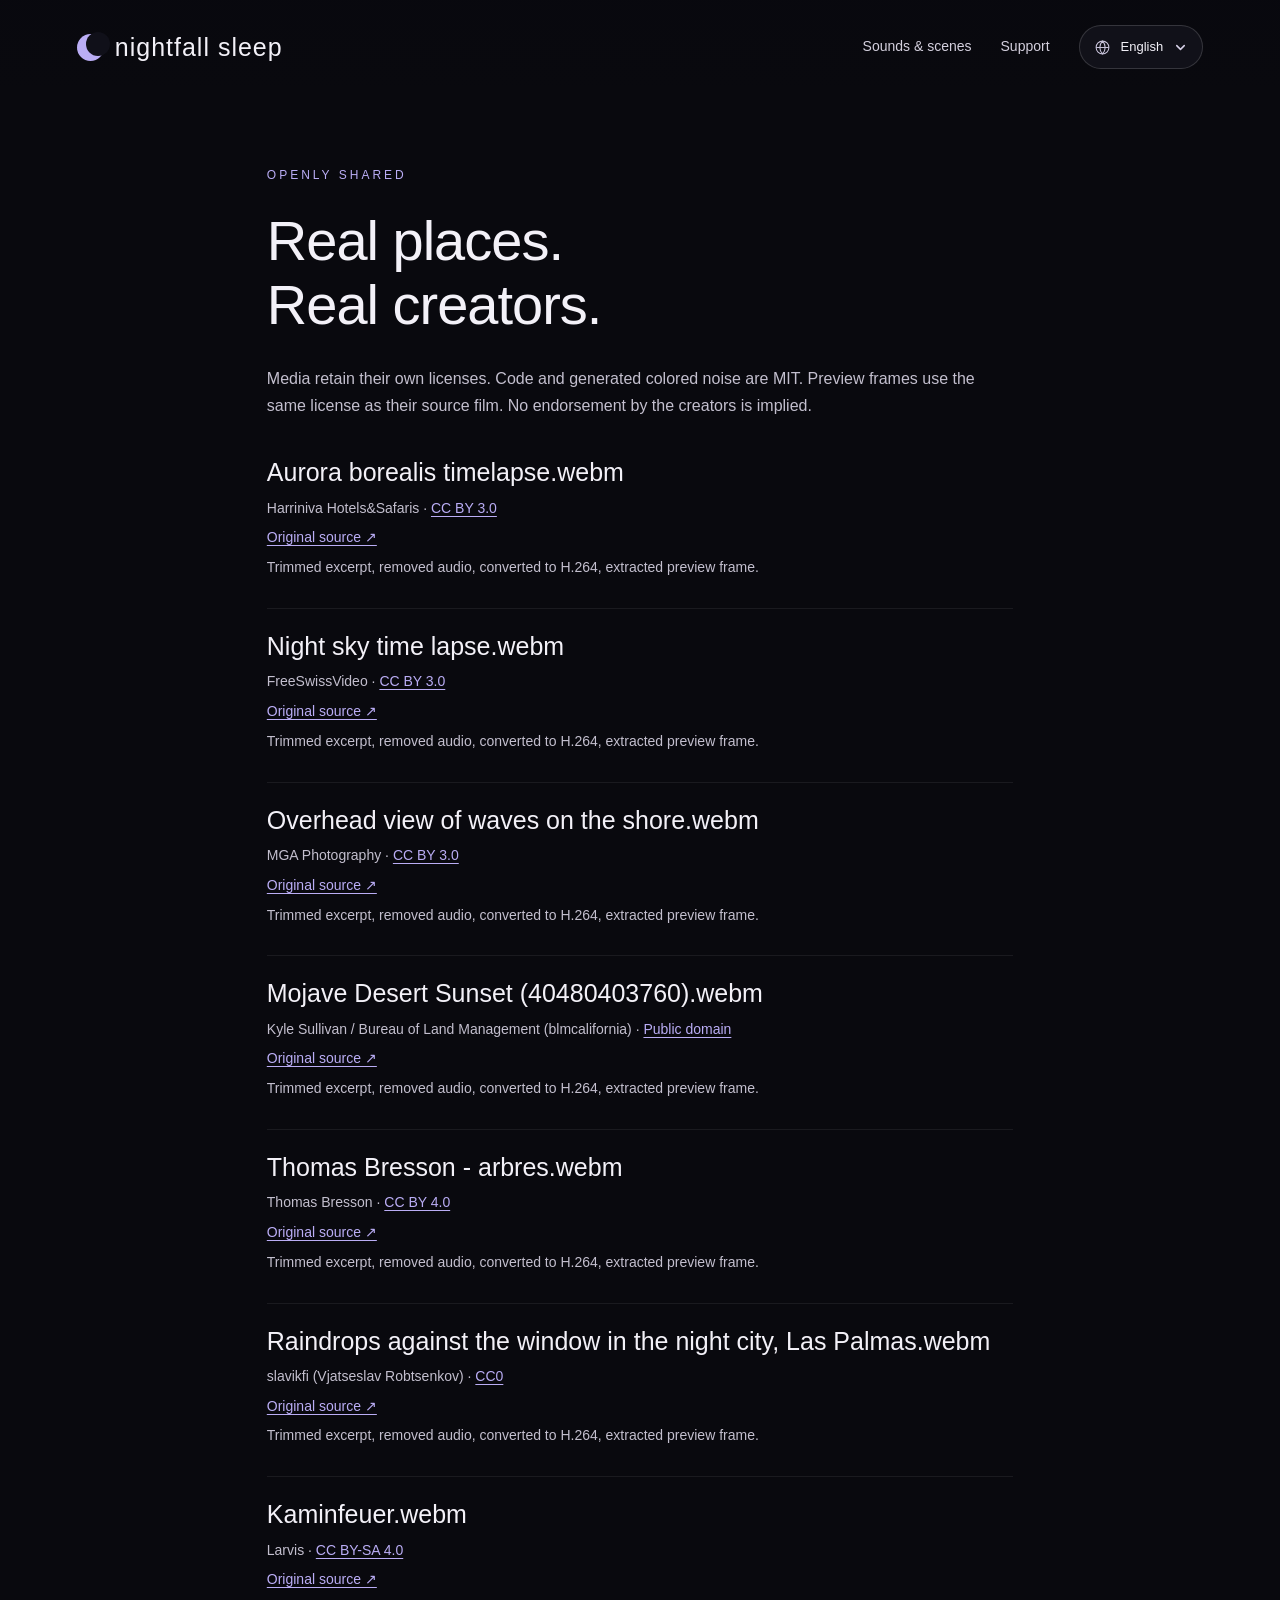
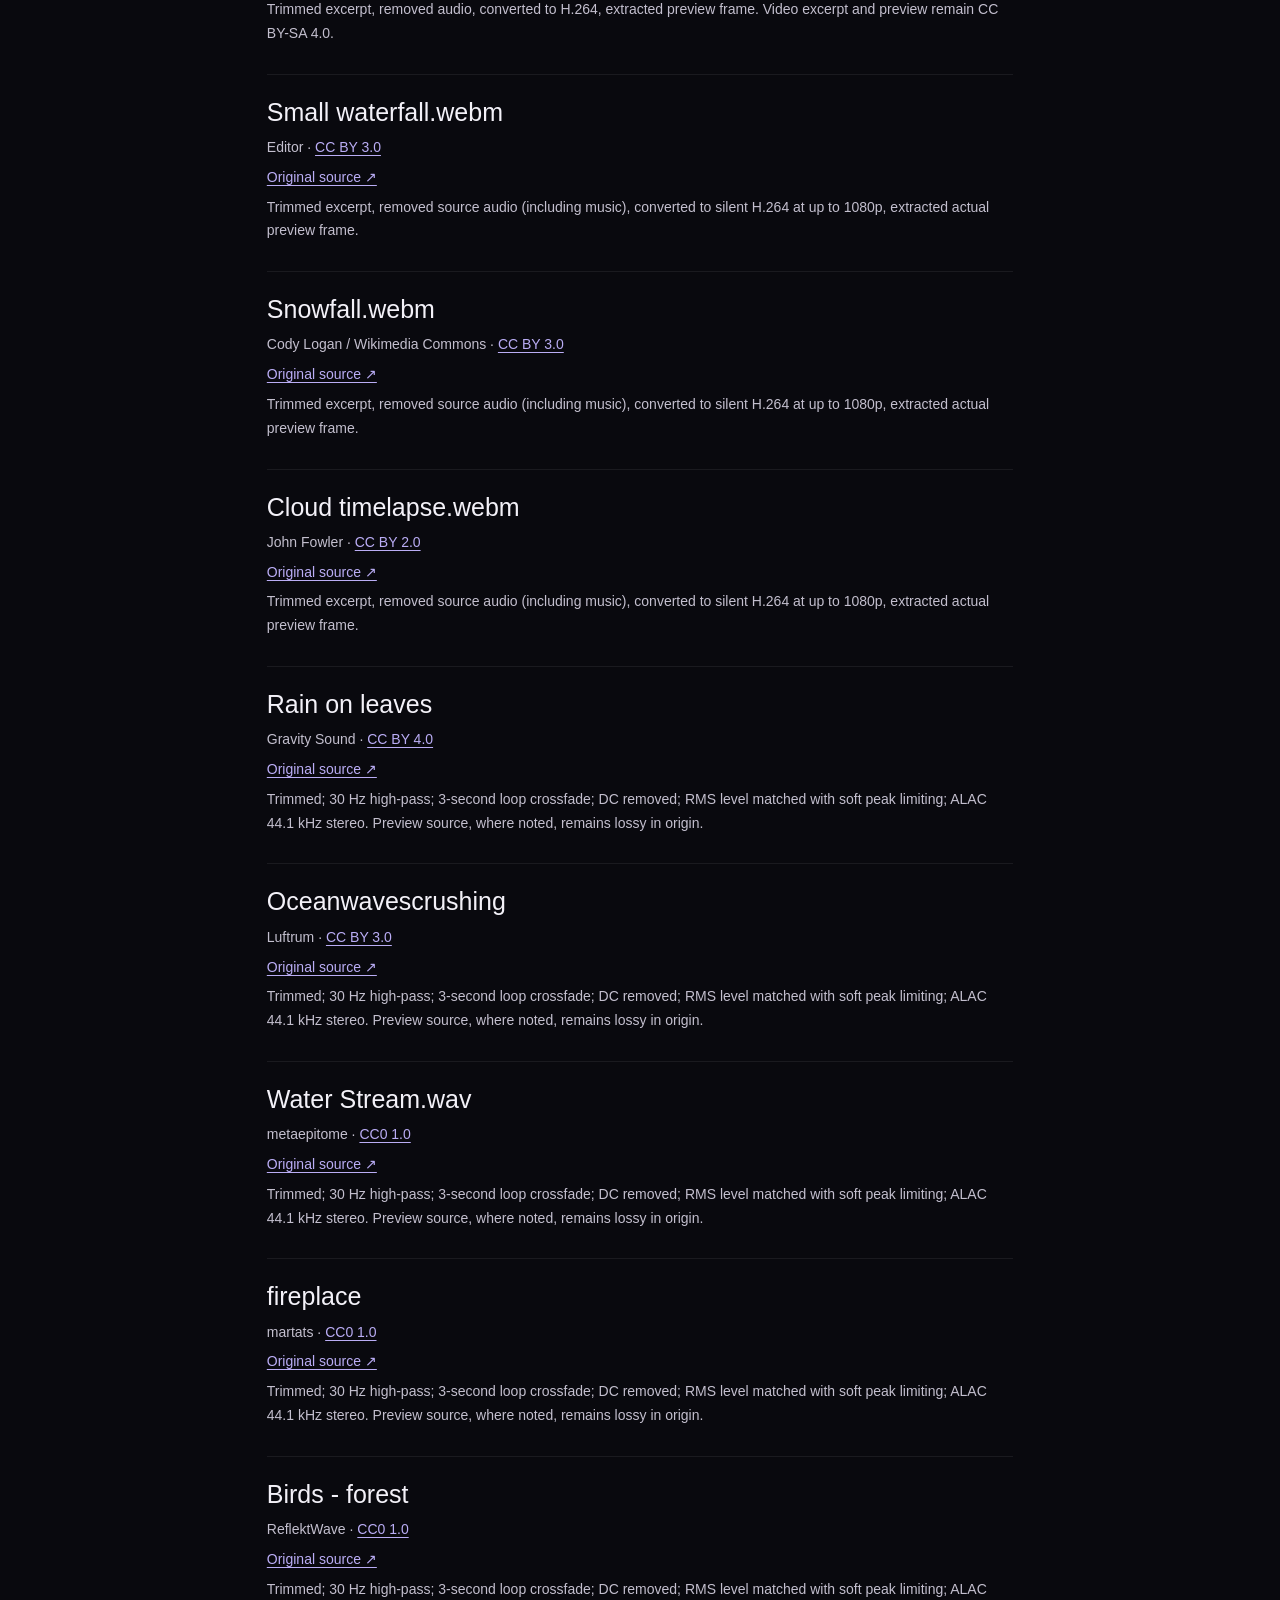
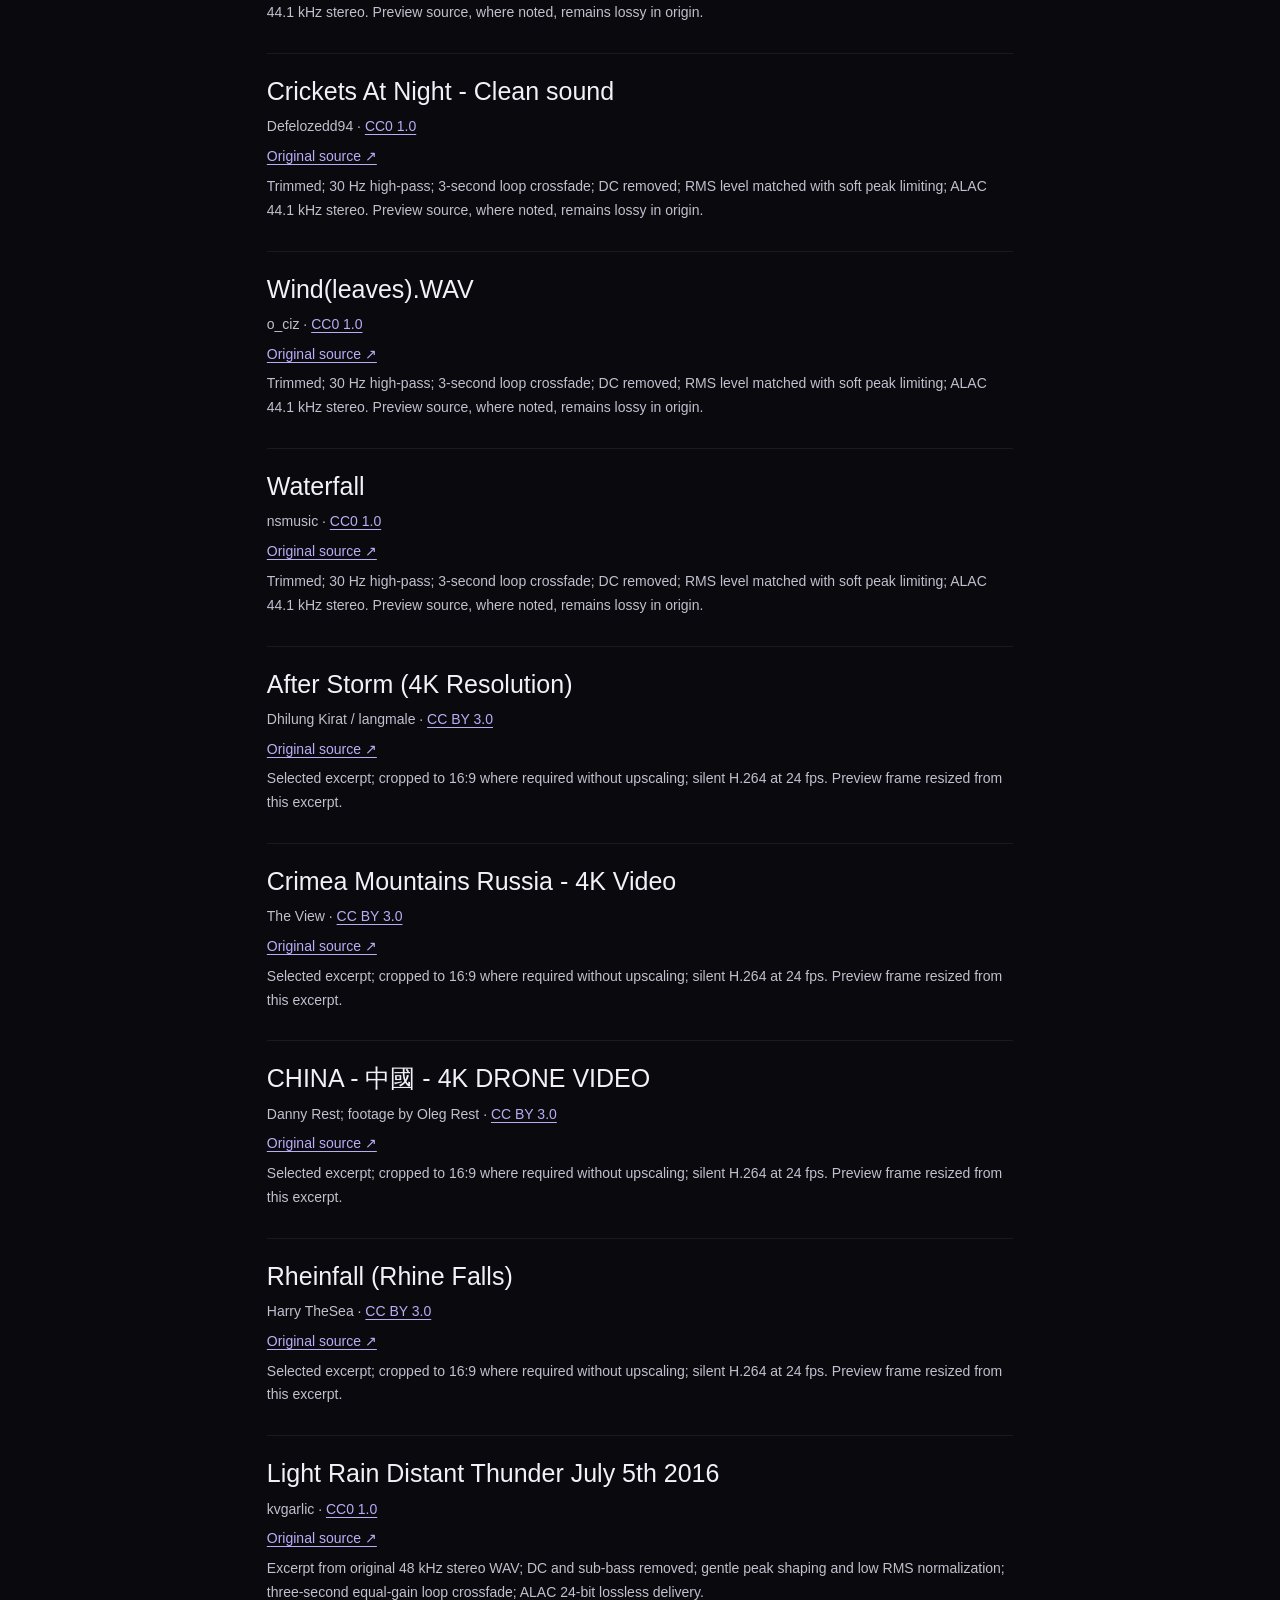
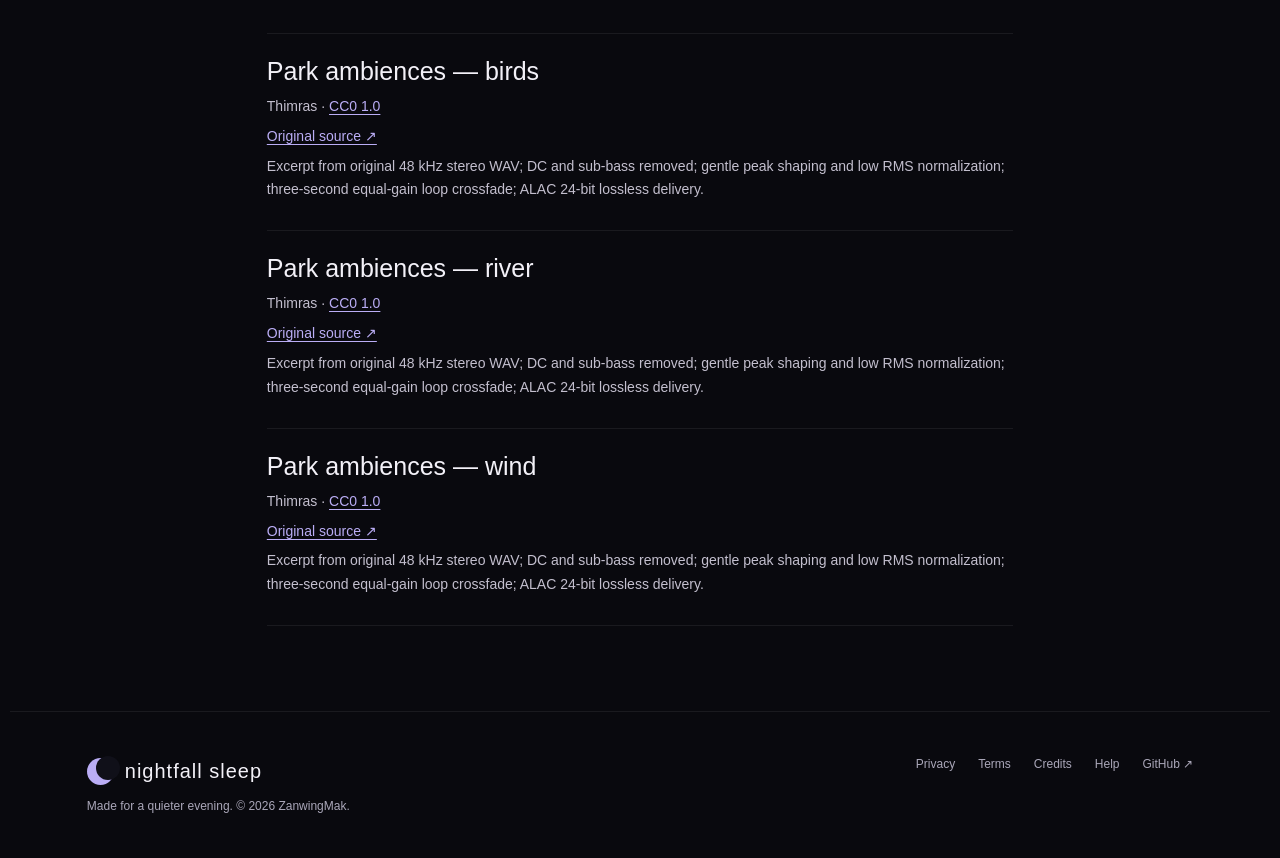
==== commit 12cbdefe: "Reposition Nightfall for sleep sounds and self-led meditation" ====
--- a/site/credits.html
+++ b/site/credits.html
@@ -1,4 +1,4 @@
-<!doctype html><html lang="en"><head><meta charset="utf-8"><meta name="viewport" content="width=device-width,initial-scale=1"><meta name="color-scheme" content="dark"><meta name="description" content="Nightfall TV — real landscapes, quiet soundscapes and absolute black for Apple TV. Free and open source, with optional downloads and voluntary tips."><title data-en="Media credits · Nightfall TV" data-zh="素材署名 · Nightfall TV">Media credits · Nightfall TV</title><link rel="icon" href="favicon.svg" type="image/svg+xml"><link rel="stylesheet" href="style.css?v=20261013"><script defer src="translations.js?v=20261013"></script><script defer src="site.js?v=20261013"></script></head><body><header><a class="brand" href="index.html" aria-label="Nightfall TV home"><i class="moon" aria-hidden="true"></i>nightfall</a><nav aria-label="Main navigation"><a class="desktop" href="index.html#scenes"><span data-en="The collection" data-zh="风景集" >The collection</span></a><a class="desktop" href="support.html"><span data-en="Support" data-zh="帮助" >Support</span></a><div class="language-picker"><button class="lang" id="language" type="button" aria-label="Language" aria-haspopup="menu" aria-controls="language-menu" aria-expanded="false"><svg class="language-globe" viewBox="0 0 24 24" fill="none" stroke="currentColor" stroke-width="1.5" aria-hidden="true"><circle cx="12" cy="12" r="9"/><path d="M3 12h18M12 3c5 5 5 13 0 18-5-5-5-13 0-18Z"/></svg><span id="language-label">English</span><svg class="language-chevron" viewBox="0 0 16 16" fill="none" stroke="currentColor" stroke-width="1.6" aria-hidden="true"><path d="m4 6 4 4 4-4" stroke-linecap="round" stroke-linejoin="round"/></svg></button><div class="language-panel" id="language-menu" role="menu" aria-labelledby="language" hidden></div></div></nav></header><main class="document"><div data-en="OPENLY SHARED" data-zh="自由分享" class="eyebrow">OPENLY SHARED</div><h1 data-en="Real places.
+<!doctype html><html lang="en"><head><meta charset="utf-8"><meta name="viewport" content="width=device-width,initial-scale=1"><meta name="color-scheme" content="dark"><meta name="description" content="Nightfall Sleep — white noise, nature sounds and self-led meditation for Apple TV. Mix sounds, set bedtime timers and listen with a black screen. Free and open source."><title data-en="Media credits · Nightfall Sleep" data-zh="素材署名 · Nightfall Sleep">Media credits · Nightfall Sleep</title><link rel="icon" href="favicon.svg" type="image/svg+xml"><link rel="stylesheet" href="style.css?v=8ef6851c5679"><script defer src="translations.js?v=sleep10"></script><script defer src="site.js?v=sleep10"></script></head><body><header><a class="brand" href="index.html" aria-label="Nightfall Sleep home"><i class="moon" aria-hidden="true"></i>nightfall sleep</a><nav aria-label="Main navigation"><a class="desktop" href="index.html#scenes"><span data-en="Sounds &amp; scenes" data-zh="声音与风景" >Sounds &amp; scenes</span></a><a class="desktop" href="support.html"><span data-en="Support" data-zh="帮助" >Support</span></a><div class="language-picker"><button class="lang" id="language" type="button" aria-label="Language" aria-haspopup="menu" aria-controls="language-menu" aria-expanded="false"><svg class="language-globe" viewBox="0 0 24 24" fill="none" stroke="currentColor" stroke-width="1.5" aria-hidden="true"><circle cx="12" cy="12" r="9"/><path d="M3 12h18M12 3c5 5 5 13 0 18-5-5-5-13 0-18Z"/></svg><span id="language-label">English</span><svg class="language-chevron" viewBox="0 0 16 16" fill="none" stroke="currentColor" stroke-width="1.6" aria-hidden="true"><path d="m4 6 4 4 4-4" stroke-linecap="round" stroke-linejoin="round"/></svg></button><div class="language-panel" id="language-menu" role="menu" aria-labelledby="language" hidden></div></div></nav></header><main class="document"><div data-en="OPENLY SHARED" data-zh="自由分享" class="eyebrow">OPENLY SHARED</div><h1 data-en="Real places.
 Real creators." data-zh="真实风景。
 真实创作者。" >Real places.
-Real creators.</h1><p data-en="Media retain their own licenses. Code and generated colored noise are MIT. Preview frames use the same license as their source film. No endorsement by the creators is implied." data-zh="媒体保留各自许可。代码与生成的有色噪音为 MIT。预览帧使用原视频的同一许可。不代表创作者为应用背书。" >Media retain their own licenses. Code and generated colored noise are MIT. Preview frames use the same license as their source film. No endorsement by the creators is implied.</p><article class="credit"><h2>Aurora borealis timelapse.webm</h2><p>Harriniva Hotels&amp;Safaris · <a href="https://creativecommons.org/licenses/by/3.0">CC BY 3.0</a></p><p><a href="https://commons.wikimedia.org/wiki/File%3AAurora_borealis_timelapse.webm"><span data-en="Original source ↗" data-zh="原始来源 ↗" >Original source ↗</span></a></p><p data-en="Trimmed excerpt, removed audio, converted to H.264, extracted preview frame.">Trimmed excerpt, removed audio, converted to H.264, extracted preview frame.</p></article><article class="credit"><h2>Night sky time lapse.webm</h2><p>FreeSwissVideo · <a href="https://creativecommons.org/licenses/by/3.0">CC BY 3.0</a></p><p><a href="https://commons.wikimedia.org/wiki/File%3ANight_sky_time_lapse.webm"><span data-en="Original source ↗" data-zh="原始来源 ↗" >Original source ↗</span></a></p><p data-en="Trimmed excerpt, removed audio, converted to H.264, extracted preview frame.">Trimmed excerpt, removed audio, converted to H.264, extracted preview frame.</p></article><article class="credit"><h2>Overhead view of waves on the shore.webm</h2><p>MGA Photography · <a href="https://creativecommons.org/licenses/by/3.0">CC BY 3.0</a></p><p><a href="https://commons.wikimedia.org/wiki/File%3AOverhead_view_of_waves_on_the_shore.webm"><span data-en="Original source ↗" data-zh="原始来源 ↗" >Original source ↗</span></a></p><p data-en="Trimmed excerpt, removed audio, converted to H.264, extracted preview frame.">Trimmed excerpt, removed audio, converted to H.264, extracted preview frame.</p></article><article class="credit"><h2>Mojave Desert Sunset (40480403760).webm</h2><p>Kyle Sullivan / Bureau of Land Management (blmcalifornia) · <a href="https://commons.wikimedia.org/wiki/Template:PD-USGov-BLM">Public domain</a></p><p><a href="https://commons.wikimedia.org/wiki/File%3AMojave_Desert_Sunset_%2840480403760%29.webm"><span data-en="Original source ↗" data-zh="原始来源 ↗" >Original source ↗</span></a></p><p data-en="Trimmed excerpt, removed audio, converted to H.264, extracted preview frame.">Trimmed excerpt, removed audio, converted to H.264, extracted preview frame.</p></article><article class="credit"><h2>Thomas Bresson - arbres.webm</h2><p>Thomas Bresson · <a href="https://creativecommons.org/licenses/by/4.0">CC BY 4.0</a></p><p><a href="https://commons.wikimedia.org/wiki/File%3AThomas_Bresson_-_arbres.webm"><span data-en="Original source ↗" data-zh="原始来源 ↗" >Original source ↗</span></a></p><p data-en="Trimmed excerpt, removed audio, converted to H.264, extracted preview frame.">Trimmed excerpt, removed audio, converted to H.264, extracted preview frame.</p></article><article class="credit"><h2>Raindrops against the window in the night city, Las Palmas.webm</h2><p>slavikfi (Vjatseslav Robtsenkov) · <a href="https://creativecommons.org/publicdomain/zero/1.0/">CC0</a></p><p><a href="https://commons.wikimedia.org/wiki/File%3ARaindrops_against_the_window_in_the_night_city%2C_Las_Palmas.webm"><span data-en="Original source ↗" data-zh="原始来源 ↗" >Original source ↗</span></a></p><p data-en="Trimmed excerpt, removed audio, converted to H.264, extracted preview frame.">Trimmed excerpt, removed audio, converted to H.264, extracted preview frame.</p></article><article class="credit"><h2>Kaminfeuer.webm</h2><p>Larvis · <a href="https://creativecommons.org/licenses/by-sa/4.0/">CC BY-SA 4.0</a></p><p><a href="https://commons.wikimedia.org/wiki/File:Kaminfeuer.webm"><span data-en="Original source ↗" data-zh="原始来源 ↗" >Original source ↗</span></a></p><p data-en="Trimmed excerpt, removed audio, converted to H.264, extracted preview frame. Video excerpt and preview remain CC BY-SA 4.0.">Trimmed excerpt, removed audio, converted to H.264, extracted preview frame. Video excerpt and preview remain CC BY-SA 4.0.</p></article><article class="credit"><h2>Small waterfall.webm</h2><p>Editor · <a href="https://creativecommons.org/licenses/by/3.0/">CC BY 3.0</a></p><p><a href="https://commons.wikimedia.org/wiki/File:Small_waterfall.webm"><span data-en="Original source ↗" data-zh="原始来源 ↗" >Original source ↗</span></a></p><p data-en="Trimmed excerpt, removed source audio (including music), converted to silent H.264 at up to 1080p, extracted actual preview frame.">Trimmed excerpt, removed source audio (including music), converted to silent H.264 at up to 1080p, extracted actual preview frame.</p></article><article class="credit"><h2>Snowfall.webm</h2><p>Cody Logan / Wikimedia Commons · <a href="https://creativecommons.org/licenses/by/3.0/">CC BY 3.0</a></p><p><a href="https://commons.wikimedia.org/wiki/File:Snowfall.webm"><span data-en="Original source ↗" data-zh="原始来源 ↗" >Original source ↗</span></a></p><p data-en="Trimmed excerpt, removed source audio (including music), converted to silent H.264 at up to 1080p, extracted actual preview frame.">Trimmed excerpt, removed source audio (including music), converted to silent H.264 at up to 1080p, extracted actual preview frame.</p></article><article class="credit"><h2>Cloud timelapse.webm</h2><p>John Fowler · <a href="https://creativecommons.org/licenses/by/2.0/">CC BY 2.0</a></p><p><a href="https://commons.wikimedia.org/wiki/File:Cloud_timelapse.webm"><span data-en="Original source ↗" data-zh="原始来源 ↗" >Original source ↗</span></a></p><p data-en="Trimmed excerpt, removed source audio (including music), converted to silent H.264 at up to 1080p, extracted actual preview frame.">Trimmed excerpt, removed source audio (including music), converted to silent H.264 at up to 1080p, extracted actual preview frame.</p></article><article class="credit"><h2>Rain on leaves</h2><p>Gravity Sound · <a href="https://creativecommons.org/licenses/by/4.0/">CC BY 4.0</a></p><p><a href="https://commons.wikimedia.org/wiki/File:Rain_on_leaves_(Gravity_Sound).wav"><span data-en="Original source ↗" data-zh="原始来源 ↗" >Original source ↗</span></a></p><p data-en="Trimmed; 30 Hz high-pass; 3-second loop crossfade; DC removed; RMS level matched with soft peak limiting; ALAC 44.1 kHz stereo. Preview source, where noted, remains lossy in origin.">Trimmed; 30 Hz high-pass; 3-second loop crossfade; DC removed; RMS level matched with soft peak limiting; ALAC 44.1 kHz stereo. Preview source, where noted, remains lossy in origin.</p></article><article class="credit"><h2>Oceanwavescrushing</h2><p>Luftrum · <a href="https://creativecommons.org/licenses/by/3.0/">CC BY 3.0</a></p><p><a href="https://commons.wikimedia.org/wiki/File:Oceanwavescrushing.ogg"><span data-en="Original source ↗" data-zh="原始来源 ↗" >Original source ↗</span></a></p><p data-en="Trimmed; 30 Hz high-pass; 3-second loop crossfade; DC removed; RMS level matched with soft peak limiting; ALAC 44.1 kHz stereo. Preview source, where noted, remains lossy in origin.">Trimmed; 30 Hz high-pass; 3-second loop crossfade; DC removed; RMS level matched with soft peak limiting; ALAC 44.1 kHz stereo. Preview source, where noted, remains lossy in origin.</p></article><article class="credit"><h2>Water Stream.wav</h2><p>metaepitome · <a href="https://creativecommons.org/publicdomain/zero/1.0/">CC0 1.0</a></p><p><a href="https://freesound.org/people/metaepitome/sounds/181320/"><span data-en="Original source ↗" data-zh="原始来源 ↗" >Original source ↗</span></a></p><p data-en="Trimmed; 30 Hz high-pass; 3-second loop crossfade; DC removed; RMS level matched with soft peak limiting; ALAC 44.1 kHz stereo. Preview source, where noted, remains lossy in origin.">Trimmed; 30 Hz high-pass; 3-second loop crossfade; DC removed; RMS level matched with soft peak limiting; ALAC 44.1 kHz stereo. Preview source, where noted, remains lossy in origin.</p></article><article class="credit"><h2>fireplace</h2><p>martats · <a href="https://creativecommons.org/publicdomain/zero/1.0/">CC0 1.0</a></p><p><a href="https://freesound.org/people/martats/sounds/138018/"><span data-en="Original source ↗" data-zh="原始来源 ↗" >Original source ↗</span></a></p><p data-en="Trimmed; 30 Hz high-pass; 3-second loop crossfade; DC removed; RMS level matched with soft peak limiting; ALAC 44.1 kHz stereo. Preview source, where noted, remains lossy in origin.">Trimmed; 30 Hz high-pass; 3-second loop crossfade; DC removed; RMS level matched with soft peak limiting; ALAC 44.1 kHz stereo. Preview source, where noted, remains lossy in origin.</p></article><article class="credit"><h2>Birds - forest</h2><p>ReflektWave · <a href="https://creativecommons.org/publicdomain/zero/1.0/">CC0 1.0</a></p><p><a href="https://freesound.org/people/ReflektWave/sounds/843075/"><span data-en="Original source ↗" data-zh="原始来源 ↗" >Original source ↗</span></a></p><p data-en="Trimmed; 30 Hz high-pass; 3-second loop crossfade; DC removed; RMS level matched with soft peak limiting; ALAC 44.1 kHz stereo. Preview source, where noted, remains lossy in origin.">Trimmed; 30 Hz high-pass; 3-second loop crossfade; DC removed; RMS level matched with soft peak limiting; ALAC 44.1 kHz stereo. Preview source, where noted, remains lossy in origin.</p></article><article class="credit"><h2>Crickets At Night - Clean sound</h2><p>Defelozedd94 · <a href="https://creativecommons.org/publicdomain/zero/1.0/">CC0 1.0</a></p><p><a href="https://freesound.org/people/Defelozedd94/sounds/522298/"><span data-en="Original source ↗" data-zh="原始来源 ↗" >Original source ↗</span></a></p><p data-en="Trimmed; 30 Hz high-pass; 3-second loop crossfade; DC removed; RMS level matched with soft peak limiting; ALAC 44.1 kHz stereo. Preview source, where noted, remains lossy in origin.">Trimmed; 30 Hz high-pass; 3-second loop crossfade; DC removed; RMS level matched with soft peak limiting; ALAC 44.1 kHz stereo. Preview source, where noted, remains lossy in origin.</p></article><article class="credit"><h2>Wind(leaves).WAV</h2><p>o_ciz · <a href="https://creativecommons.org/publicdomain/zero/1.0/">CC0 1.0</a></p><p><a href="https://freesound.org/people/o_ciz/sounds/475448/"><span data-en="Original source ↗" data-zh="原始来源 ↗" >Original source ↗</span></a></p><p data-en="Trimmed; 30 Hz high-pass; 3-second loop crossfade; DC removed; RMS level matched with soft peak limiting; ALAC 44.1 kHz stereo. Preview source, where noted, remains lossy in origin.">Trimmed; 30 Hz high-pass; 3-second loop crossfade; DC removed; RMS level matched with soft peak limiting; ALAC 44.1 kHz stereo. Preview source, where noted, remains lossy in origin.</p></article><article class="credit"><h2>Waterfall</h2><p>nsmusic · <a href="https://creativecommons.org/publicdomain/zero/1.0/">CC0 1.0</a></p><p><a href="https://freesound.org/people/nsmusic/sounds/321886/"><span data-en="Original source ↗" data-zh="原始来源 ↗" >Original source ↗</span></a></p><p data-en="Trimmed; 30 Hz high-pass; 3-second loop crossfade; DC removed; RMS level matched with soft peak limiting; ALAC 44.1 kHz stereo. Preview source, where noted, remains lossy in origin.">Trimmed; 30 Hz high-pass; 3-second loop crossfade; DC removed; RMS level matched with soft peak limiting; ALAC 44.1 kHz stereo. Preview source, where noted, remains lossy in origin.</p></article><article class="credit"><h2>After Storm (4K Resolution)</h2><p>Dhilung Kirat / langmale · <a href="https://creativecommons.org/licenses/by/3.0/">CC BY 3.0</a></p><p><a href="https://commons.wikimedia.org/wiki/File:After_Storm_(4K_Resolution).webm"><span data-en="Original source ↗" data-zh="原始来源 ↗" >Original source ↗</span></a></p><p data-en="Selected excerpt; cropped to 16:9 where required without upscaling; silent H.264 at 24 fps. Preview frame resized from this excerpt.">Selected excerpt; cropped to 16:9 where required without upscaling; silent H.264 at 24 fps. Preview frame resized from this excerpt.</p></article><article class="credit"><h2>Crimea Mountains Russia - 4K Video</h2><p>The View · <a href="https://creativecommons.org/licenses/by/3.0/">CC BY 3.0</a></p><p><a href="https://commons.wikimedia.org/wiki/File:Crimea_Mountains_Russia_-_4K_Video.webm"><span data-en="Original source ↗" data-zh="原始来源 ↗" >Original source ↗</span></a></p><p data-en="Selected excerpt; cropped to 16:9 where required without upscaling; silent H.264 at 24 fps. Preview frame resized from this excerpt.">Selected excerpt; cropped to 16:9 where required without upscaling; silent H.264 at 24 fps. Preview frame resized from this excerpt.</p></article><article class="credit"><h2>CHINA - 中國 - 4K DRONE VIDEO</h2><p>Danny Rest; footage by Oleg Rest · <a href="https://creativecommons.org/licenses/by/3.0/">CC BY 3.0</a></p><p><a href="https://commons.wikimedia.org/wiki/File:CHINA_-_%E4%B8%AD%E5%9C%8B_-_4K_DRONE_VIDEO.webm"><span data-en="Original source ↗" data-zh="原始来源 ↗" >Original source ↗</span></a></p><p data-en="Selected excerpt; cropped to 16:9 where required without upscaling; silent H.264 at 24 fps. Preview frame resized from this excerpt.">Selected excerpt; cropped to 16:9 where required without upscaling; silent H.264 at 24 fps. Preview frame resized from this excerpt.</p></article><article class="credit"><h2>Rheinfall (Rhine Falls)</h2><p>Harry TheSea · <a href="https://creativecommons.org/licenses/by/3.0/">CC BY 3.0</a></p><p><a href="https://commons.wikimedia.org/wiki/File:Rheinfall_(Rhine_Falls).webm"><span data-en="Original source ↗" data-zh="原始来源 ↗" >Original source ↗</span></a></p><p data-en="Selected excerpt; cropped to 16:9 where required without upscaling; silent H.264 at 24 fps. Preview frame resized from this excerpt.">Selected excerpt; cropped to 16:9 where required without upscaling; silent H.264 at 24 fps. Preview frame resized from this excerpt.</p></article><article class="credit"><h2>Light Rain Distant Thunder July 5th 2016</h2><p>kvgarlic · <a href="https://creativecommons.org/publicdomain/zero/1.0/">CC0 1.0</a></p><p><a href="https://commons.wikimedia.org/wiki/File:Light_Rain_Distant_Thunder_July_5th_2016.wav"><span data-en="Original source ↗" data-zh="原始来源 ↗" >Original source ↗</span></a></p><p data-en="Excerpt from original 48 kHz stereo WAV; DC and sub-bass removed; gentle peak shaping and low RMS normalization; three-second equal-gain loop crossfade; ALAC 24-bit lossless delivery.">Excerpt from original 48 kHz stereo WAV; DC and sub-bass removed; gentle peak shaping and low RMS normalization; three-second equal-gain loop crossfade; ALAC 24-bit lossless delivery.</p></article><article class="credit"><h2>Park ambiences — birds</h2><p>Thimras · <a href="https://creativecommons.org/publicdomain/zero/1.0/">CC0 1.0</a></p><p><a href="https://opengameart.org/content/park-ambiences"><span data-en="Original source ↗" data-zh="原始来源 ↗" >Original source ↗</span></a></p><p data-en="Excerpt from original 48 kHz stereo WAV; DC and sub-bass removed; gentle peak shaping and low RMS normalization; three-second equal-gain loop crossfade; ALAC 24-bit lossless delivery.">Excerpt from original 48 kHz stereo WAV; DC and sub-bass removed; gentle peak shaping and low RMS normalization; three-second equal-gain loop crossfade; ALAC 24-bit lossless delivery.</p></article><article class="credit"><h2>Park ambiences — river</h2><p>Thimras · <a href="https://creativecommons.org/publicdomain/zero/1.0/">CC0 1.0</a></p><p><a href="https://opengameart.org/content/park-ambiences"><span data-en="Original source ↗" data-zh="原始来源 ↗" >Original source ↗</span></a></p><p data-en="Excerpt from original 48 kHz stereo WAV; DC and sub-bass removed; gentle peak shaping and low RMS normalization; three-second equal-gain loop crossfade; ALAC 24-bit lossless delivery.">Excerpt from original 48 kHz stereo WAV; DC and sub-bass removed; gentle peak shaping and low RMS normalization; three-second equal-gain loop crossfade; ALAC 24-bit lossless delivery.</p></article><article class="credit"><h2>Park ambiences — wind</h2><p>Thimras · <a href="https://creativecommons.org/publicdomain/zero/1.0/">CC0 1.0</a></p><p><a href="https://opengameart.org/content/park-ambiences"><span data-en="Original source ↗" data-zh="原始来源 ↗" >Original source ↗</span></a></p><p data-en="Excerpt from original 48 kHz stereo WAV; DC and sub-bass removed; gentle peak shaping and low RMS normalization; three-second equal-gain loop crossfade; ALAC 24-bit lossless delivery.">Excerpt from original 48 kHz stereo WAV; DC and sub-bass removed; gentle peak shaping and low RMS normalization; three-second equal-gain loop crossfade; ALAC 24-bit lossless delivery.</p></article></main><footer><div><a class="brand" href="index.html"><i class="moon" aria-hidden="true"></i>nightfall</a><span data-en="Made for a quieter evening. © 2026 ZanwingMak." data-zh="让夜晚安静一点。© 2026 ZanwingMak." >Made for a quieter evening. © 2026 ZanwingMak.</span></div><div class="links"><a href="privacy.html"><span data-en="Privacy" data-zh="隐私政策" >Privacy</span></a><a href="terms.html"><span data-en="Terms" data-zh="服务条款" >Terms</span></a><a href="credits.html"><span data-en="Credits" data-zh="素材署名" >Credits</span></a><a href="support.html"><span data-en="Help" data-zh="帮助" >Help</span></a><a href="https://github.com/ZanwingMak/NightfallTV"><span data-en="GitHub ↗" data-zh="GitHub ↗" >GitHub ↗</span></a></div></footer></body></html>+Real creators.</h1><p data-en="Media retain their own licenses. Code and generated colored noise are MIT. Preview frames use the same license as their source film. No endorsement by the creators is implied." data-zh="媒体保留各自许可。代码与生成的有色噪音为 MIT。预览帧使用原视频的同一许可。不代表创作者为应用背书。" >Media retain their own licenses. Code and generated colored noise are MIT. Preview frames use the same license as their source film. No endorsement by the creators is implied.</p><article class="credit"><h2>Aurora borealis timelapse.webm</h2><p>Harriniva Hotels&amp;Safaris · <a href="https://creativecommons.org/licenses/by/3.0">CC BY 3.0</a></p><p><a href="https://commons.wikimedia.org/wiki/File%3AAurora_borealis_timelapse.webm"><span data-en="Original source ↗" data-zh="原始来源 ↗" >Original source ↗</span></a></p><p data-en="Trimmed excerpt, removed audio, converted to H.264, extracted preview frame.">Trimmed excerpt, removed audio, converted to H.264, extracted preview frame.</p></article><article class="credit"><h2>Night sky time lapse.webm</h2><p>FreeSwissVideo · <a href="https://creativecommons.org/licenses/by/3.0">CC BY 3.0</a></p><p><a href="https://commons.wikimedia.org/wiki/File%3ANight_sky_time_lapse.webm"><span data-en="Original source ↗" data-zh="原始来源 ↗" >Original source ↗</span></a></p><p data-en="Trimmed excerpt, removed audio, converted to H.264, extracted preview frame.">Trimmed excerpt, removed audio, converted to H.264, extracted preview frame.</p></article><article class="credit"><h2>Overhead view of waves on the shore.webm</h2><p>MGA Photography · <a href="https://creativecommons.org/licenses/by/3.0">CC BY 3.0</a></p><p><a href="https://commons.wikimedia.org/wiki/File%3AOverhead_view_of_waves_on_the_shore.webm"><span data-en="Original source ↗" data-zh="原始来源 ↗" >Original source ↗</span></a></p><p data-en="Trimmed excerpt, removed audio, converted to H.264, extracted preview frame.">Trimmed excerpt, removed audio, converted to H.264, extracted preview frame.</p></article><article class="credit"><h2>Mojave Desert Sunset (40480403760).webm</h2><p>Kyle Sullivan / Bureau of Land Management (blmcalifornia) · <a href="https://commons.wikimedia.org/wiki/Template:PD-USGov-BLM">Public domain</a></p><p><a href="https://commons.wikimedia.org/wiki/File%3AMojave_Desert_Sunset_%2840480403760%29.webm"><span data-en="Original source ↗" data-zh="原始来源 ↗" >Original source ↗</span></a></p><p data-en="Trimmed excerpt, removed audio, converted to H.264, extracted preview frame.">Trimmed excerpt, removed audio, converted to H.264, extracted preview frame.</p></article><article class="credit"><h2>Thomas Bresson - arbres.webm</h2><p>Thomas Bresson · <a href="https://creativecommons.org/licenses/by/4.0">CC BY 4.0</a></p><p><a href="https://commons.wikimedia.org/wiki/File%3AThomas_Bresson_-_arbres.webm"><span data-en="Original source ↗" data-zh="原始来源 ↗" >Original source ↗</span></a></p><p data-en="Trimmed excerpt, removed audio, converted to H.264, extracted preview frame.">Trimmed excerpt, removed audio, converted to H.264, extracted preview frame.</p></article><article class="credit"><h2>Raindrops against the window in the night city, Las Palmas.webm</h2><p>slavikfi (Vjatseslav Robtsenkov) · <a href="https://creativecommons.org/publicdomain/zero/1.0/">CC0</a></p><p><a href="https://commons.wikimedia.org/wiki/File%3ARaindrops_against_the_window_in_the_night_city%2C_Las_Palmas.webm"><span data-en="Original source ↗" data-zh="原始来源 ↗" >Original source ↗</span></a></p><p data-en="Trimmed excerpt, removed audio, converted to H.264, extracted preview frame.">Trimmed excerpt, removed audio, converted to H.264, extracted preview frame.</p></article><article class="credit"><h2>Kaminfeuer.webm</h2><p>Larvis · <a href="https://creativecommons.org/licenses/by-sa/4.0/">CC BY-SA 4.0</a></p><p><a href="https://commons.wikimedia.org/wiki/File:Kaminfeuer.webm"><span data-en="Original source ↗" data-zh="原始来源 ↗" >Original source ↗</span></a></p><p data-en="Trimmed excerpt, removed audio, converted to H.264, extracted preview frame. Video excerpt and preview remain CC BY-SA 4.0.">Trimmed excerpt, removed audio, converted to H.264, extracted preview frame. Video excerpt and preview remain CC BY-SA 4.0.</p></article><article class="credit"><h2>Small waterfall.webm</h2><p>Editor · <a href="https://creativecommons.org/licenses/by/3.0/">CC BY 3.0</a></p><p><a href="https://commons.wikimedia.org/wiki/File:Small_waterfall.webm"><span data-en="Original source ↗" data-zh="原始来源 ↗" >Original source ↗</span></a></p><p data-en="Trimmed excerpt, removed source audio (including music), converted to silent H.264 at up to 1080p, extracted actual preview frame.">Trimmed excerpt, removed source audio (including music), converted to silent H.264 at up to 1080p, extracted actual preview frame.</p></article><article class="credit"><h2>Snowfall.webm</h2><p>Cody Logan / Wikimedia Commons · <a href="https://creativecommons.org/licenses/by/3.0/">CC BY 3.0</a></p><p><a href="https://commons.wikimedia.org/wiki/File:Snowfall.webm"><span data-en="Original source ↗" data-zh="原始来源 ↗" >Original source ↗</span></a></p><p data-en="Trimmed excerpt, removed source audio (including music), converted to silent H.264 at up to 1080p, extracted actual preview frame.">Trimmed excerpt, removed source audio (including music), converted to silent H.264 at up to 1080p, extracted actual preview frame.</p></article><article class="credit"><h2>Cloud timelapse.webm</h2><p>John Fowler · <a href="https://creativecommons.org/licenses/by/2.0/">CC BY 2.0</a></p><p><a href="https://commons.wikimedia.org/wiki/File:Cloud_timelapse.webm"><span data-en="Original source ↗" data-zh="原始来源 ↗" >Original source ↗</span></a></p><p data-en="Trimmed excerpt, removed source audio (including music), converted to silent H.264 at up to 1080p, extracted actual preview frame.">Trimmed excerpt, removed source audio (including music), converted to silent H.264 at up to 1080p, extracted actual preview frame.</p></article><article class="credit"><h2>Rain on leaves</h2><p>Gravity Sound · <a href="https://creativecommons.org/licenses/by/4.0/">CC BY 4.0</a></p><p><a href="https://commons.wikimedia.org/wiki/File:Rain_on_leaves_(Gravity_Sound).wav"><span data-en="Original source ↗" data-zh="原始来源 ↗" >Original source ↗</span></a></p><p data-en="Trimmed; 30 Hz high-pass; 3-second loop crossfade; DC removed; RMS level matched with soft peak limiting; ALAC 44.1 kHz stereo. Preview source, where noted, remains lossy in origin.">Trimmed; 30 Hz high-pass; 3-second loop crossfade; DC removed; RMS level matched with soft peak limiting; ALAC 44.1 kHz stereo. Preview source, where noted, remains lossy in origin.</p></article><article class="credit"><h2>Oceanwavescrushing</h2><p>Luftrum · <a href="https://creativecommons.org/licenses/by/3.0/">CC BY 3.0</a></p><p><a href="https://commons.wikimedia.org/wiki/File:Oceanwavescrushing.ogg"><span data-en="Original source ↗" data-zh="原始来源 ↗" >Original source ↗</span></a></p><p data-en="Trimmed; 30 Hz high-pass; 3-second loop crossfade; DC removed; RMS level matched with soft peak limiting; ALAC 44.1 kHz stereo. Preview source, where noted, remains lossy in origin.">Trimmed; 30 Hz high-pass; 3-second loop crossfade; DC removed; RMS level matched with soft peak limiting; ALAC 44.1 kHz stereo. Preview source, where noted, remains lossy in origin.</p></article><article class="credit"><h2>Water Stream.wav</h2><p>metaepitome · <a href="https://creativecommons.org/publicdomain/zero/1.0/">CC0 1.0</a></p><p><a href="https://freesound.org/people/metaepitome/sounds/181320/"><span data-en="Original source ↗" data-zh="原始来源 ↗" >Original source ↗</span></a></p><p data-en="Trimmed; 30 Hz high-pass; 3-second loop crossfade; DC removed; RMS level matched with soft peak limiting; ALAC 44.1 kHz stereo. Preview source, where noted, remains lossy in origin.">Trimmed; 30 Hz high-pass; 3-second loop crossfade; DC removed; RMS level matched with soft peak limiting; ALAC 44.1 kHz stereo. Preview source, where noted, remains lossy in origin.</p></article><article class="credit"><h2>fireplace</h2><p>martats · <a href="https://creativecommons.org/publicdomain/zero/1.0/">CC0 1.0</a></p><p><a href="https://freesound.org/people/martats/sounds/138018/"><span data-en="Original source ↗" data-zh="原始来源 ↗" >Original source ↗</span></a></p><p data-en="Trimmed; 30 Hz high-pass; 3-second loop crossfade; DC removed; RMS level matched with soft peak limiting; ALAC 44.1 kHz stereo. Preview source, where noted, remains lossy in origin.">Trimmed; 30 Hz high-pass; 3-second loop crossfade; DC removed; RMS level matched with soft peak limiting; ALAC 44.1 kHz stereo. Preview source, where noted, remains lossy in origin.</p></article><article class="credit"><h2>Birds - forest</h2><p>ReflektWave · <a href="https://creativecommons.org/publicdomain/zero/1.0/">CC0 1.0</a></p><p><a href="https://freesound.org/people/ReflektWave/sounds/843075/"><span data-en="Original source ↗" data-zh="原始来源 ↗" >Original source ↗</span></a></p><p data-en="Trimmed; 30 Hz high-pass; 3-second loop crossfade; DC removed; RMS level matched with soft peak limiting; ALAC 44.1 kHz stereo. Preview source, where noted, remains lossy in origin.">Trimmed; 30 Hz high-pass; 3-second loop crossfade; DC removed; RMS level matched with soft peak limiting; ALAC 44.1 kHz stereo. Preview source, where noted, remains lossy in origin.</p></article><article class="credit"><h2>Crickets At Night - Clean sound</h2><p>Defelozedd94 · <a href="https://creativecommons.org/publicdomain/zero/1.0/">CC0 1.0</a></p><p><a href="https://freesound.org/people/Defelozedd94/sounds/522298/"><span data-en="Original source ↗" data-zh="原始来源 ↗" >Original source ↗</span></a></p><p data-en="Trimmed; 30 Hz high-pass; 3-second loop crossfade; DC removed; RMS level matched with soft peak limiting; ALAC 44.1 kHz stereo. Preview source, where noted, remains lossy in origin.">Trimmed; 30 Hz high-pass; 3-second loop crossfade; DC removed; RMS level matched with soft peak limiting; ALAC 44.1 kHz stereo. Preview source, where noted, remains lossy in origin.</p></article><article class="credit"><h2>Wind(leaves).WAV</h2><p>o_ciz · <a href="https://creativecommons.org/publicdomain/zero/1.0/">CC0 1.0</a></p><p><a href="https://freesound.org/people/o_ciz/sounds/475448/"><span data-en="Original source ↗" data-zh="原始来源 ↗" >Original source ↗</span></a></p><p data-en="Trimmed; 30 Hz high-pass; 3-second loop crossfade; DC removed; RMS level matched with soft peak limiting; ALAC 44.1 kHz stereo. Preview source, where noted, remains lossy in origin.">Trimmed; 30 Hz high-pass; 3-second loop crossfade; DC removed; RMS level matched with soft peak limiting; ALAC 44.1 kHz stereo. Preview source, where noted, remains lossy in origin.</p></article><article class="credit"><h2>Waterfall</h2><p>nsmusic · <a href="https://creativecommons.org/publicdomain/zero/1.0/">CC0 1.0</a></p><p><a href="https://freesound.org/people/nsmusic/sounds/321886/"><span data-en="Original source ↗" data-zh="原始来源 ↗" >Original source ↗</span></a></p><p data-en="Trimmed; 30 Hz high-pass; 3-second loop crossfade; DC removed; RMS level matched with soft peak limiting; ALAC 44.1 kHz stereo. Preview source, where noted, remains lossy in origin.">Trimmed; 30 Hz high-pass; 3-second loop crossfade; DC removed; RMS level matched with soft peak limiting; ALAC 44.1 kHz stereo. Preview source, where noted, remains lossy in origin.</p></article><article class="credit"><h2>After Storm (4K Resolution)</h2><p>Dhilung Kirat / langmale · <a href="https://creativecommons.org/licenses/by/3.0/">CC BY 3.0</a></p><p><a href="https://commons.wikimedia.org/wiki/File:After_Storm_(4K_Resolution).webm"><span data-en="Original source ↗" data-zh="原始来源 ↗" >Original source ↗</span></a></p><p data-en="Selected excerpt; cropped to 16:9 where required without upscaling; silent H.264 at 24 fps. Preview frame resized from this excerpt.">Selected excerpt; cropped to 16:9 where required without upscaling; silent H.264 at 24 fps. Preview frame resized from this excerpt.</p></article><article class="credit"><h2>Crimea Mountains Russia - 4K Video</h2><p>The View · <a href="https://creativecommons.org/licenses/by/3.0/">CC BY 3.0</a></p><p><a href="https://commons.wikimedia.org/wiki/File:Crimea_Mountains_Russia_-_4K_Video.webm"><span data-en="Original source ↗" data-zh="原始来源 ↗" >Original source ↗</span></a></p><p data-en="Selected excerpt; cropped to 16:9 where required without upscaling; silent H.264 at 24 fps. Preview frame resized from this excerpt.">Selected excerpt; cropped to 16:9 where required without upscaling; silent H.264 at 24 fps. Preview frame resized from this excerpt.</p></article><article class="credit"><h2>CHINA - 中國 - 4K DRONE VIDEO</h2><p>Danny Rest; footage by Oleg Rest · <a href="https://creativecommons.org/licenses/by/3.0/">CC BY 3.0</a></p><p><a href="https://commons.wikimedia.org/wiki/File:CHINA_-_%E4%B8%AD%E5%9C%8B_-_4K_DRONE_VIDEO.webm"><span data-en="Original source ↗" data-zh="原始来源 ↗" >Original source ↗</span></a></p><p data-en="Selected excerpt; cropped to 16:9 where required without upscaling; silent H.264 at 24 fps. Preview frame resized from this excerpt.">Selected excerpt; cropped to 16:9 where required without upscaling; silent H.264 at 24 fps. Preview frame resized from this excerpt.</p></article><article class="credit"><h2>Rheinfall (Rhine Falls)</h2><p>Harry TheSea · <a href="https://creativecommons.org/licenses/by/3.0/">CC BY 3.0</a></p><p><a href="https://commons.wikimedia.org/wiki/File:Rheinfall_(Rhine_Falls).webm"><span data-en="Original source ↗" data-zh="原始来源 ↗" >Original source ↗</span></a></p><p data-en="Selected excerpt; cropped to 16:9 where required without upscaling; silent H.264 at 24 fps. Preview frame resized from this excerpt.">Selected excerpt; cropped to 16:9 where required without upscaling; silent H.264 at 24 fps. Preview frame resized from this excerpt.</p></article><article class="credit"><h2>Light Rain Distant Thunder July 5th 2016</h2><p>kvgarlic · <a href="https://creativecommons.org/publicdomain/zero/1.0/">CC0 1.0</a></p><p><a href="https://commons.wikimedia.org/wiki/File:Light_Rain_Distant_Thunder_July_5th_2016.wav"><span data-en="Original source ↗" data-zh="原始来源 ↗" >Original source ↗</span></a></p><p data-en="Excerpt from original 48 kHz stereo WAV; DC and sub-bass removed; gentle peak shaping and low RMS normalization; three-second equal-gain loop crossfade; ALAC 24-bit lossless delivery.">Excerpt from original 48 kHz stereo WAV; DC and sub-bass removed; gentle peak shaping and low RMS normalization; three-second equal-gain loop crossfade; ALAC 24-bit lossless delivery.</p></article><article class="credit"><h2>Park ambiences — birds</h2><p>Thimras · <a href="https://creativecommons.org/publicdomain/zero/1.0/">CC0 1.0</a></p><p><a href="https://opengameart.org/content/park-ambiences"><span data-en="Original source ↗" data-zh="原始来源 ↗" >Original source ↗</span></a></p><p data-en="Excerpt from original 48 kHz stereo WAV; DC and sub-bass removed; gentle peak shaping and low RMS normalization; three-second equal-gain loop crossfade; ALAC 24-bit lossless delivery.">Excerpt from original 48 kHz stereo WAV; DC and sub-bass removed; gentle peak shaping and low RMS normalization; three-second equal-gain loop crossfade; ALAC 24-bit lossless delivery.</p></article><article class="credit"><h2>Park ambiences — river</h2><p>Thimras · <a href="https://creativecommons.org/publicdomain/zero/1.0/">CC0 1.0</a></p><p><a href="https://opengameart.org/content/park-ambiences"><span data-en="Original source ↗" data-zh="原始来源 ↗" >Original source ↗</span></a></p><p data-en="Excerpt from original 48 kHz stereo WAV; DC and sub-bass removed; gentle peak shaping and low RMS normalization; three-second equal-gain loop crossfade; ALAC 24-bit lossless delivery.">Excerpt from original 48 kHz stereo WAV; DC and sub-bass removed; gentle peak shaping and low RMS normalization; three-second equal-gain loop crossfade; ALAC 24-bit lossless delivery.</p></article><article class="credit"><h2>Park ambiences — wind</h2><p>Thimras · <a href="https://creativecommons.org/publicdomain/zero/1.0/">CC0 1.0</a></p><p><a href="https://opengameart.org/content/park-ambiences"><span data-en="Original source ↗" data-zh="原始来源 ↗" >Original source ↗</span></a></p><p data-en="Excerpt from original 48 kHz stereo WAV; DC and sub-bass removed; gentle peak shaping and low RMS normalization; three-second equal-gain loop crossfade; ALAC 24-bit lossless delivery.">Excerpt from original 48 kHz stereo WAV; DC and sub-bass removed; gentle peak shaping and low RMS normalization; three-second equal-gain loop crossfade; ALAC 24-bit lossless delivery.</p></article></main><footer><div><a class="brand" href="index.html"><i class="moon" aria-hidden="true"></i>nightfall sleep</a><span data-en="Made for a quieter evening. © 2026 ZanwingMak." data-zh="让夜晚安静一点。© 2026 ZanwingMak." >Made for a quieter evening. © 2026 ZanwingMak.</span></div><div class="links"><a href="privacy.html"><span data-en="Privacy" data-zh="隐私政策" >Privacy</span></a><a href="terms.html"><span data-en="Terms" data-zh="服务条款" >Terms</span></a><a href="credits.html"><span data-en="Credits" data-zh="素材署名" >Credits</span></a><a href="support.html"><span data-en="Help" data-zh="帮助" >Help</span></a><a href="https://github.com/ZanwingMak/NightfallTV"><span data-en="GitHub ↗" data-zh="GitHub ↗" >GitHub ↗</span></a></div></footer></body></html>
--- a/site/style.css
+++ b/site/style.css
@@ -11,7 +11,7 @@
 .language-globe{width:17px;height:17px;color:#c7c2d9;flex-shrink:0}
 .language-chevron{width:15px;height:15px;flex-shrink:0;color:#d7d1e8;transition:transform .18s}
 .lang[aria-expanded=true] .language-chevron{transform:rotate(180deg)}
-.language-panel{position:absolute;inset-inline-end:0;top:calc(100% + 12px);width:252px;max-width:calc(100vw - 32px);max-height:min(440px,calc(100dvh - 112px));overflow-y:auto;overscroll-behavior:contain;padding:7px;background:#15151ef7;border:1px solid #ffffff24;border-radius:18px;box-shadow:0 18px 55px #0007;scrollbar-width:thin;scrollbar-color:#625874 transparent}
+.language-panel{position:absolute;inset-inline-end:0;top:calc(100% + 12px);width:252px;max-width:calc(100vw - 32px);max-height:min(600px,calc(100dvh - 112px));overflow-y:auto;overscroll-behavior:contain;padding:7px;background:#15151ef7;border:1px solid #ffffff24;border-radius:18px;box-shadow:0 18px 55px #0007;scrollbar-width:thin;scrollbar-color:#625874 transparent}
 .language-option{display:flex;align-items:center;justify-content:space-between;width:100%;position:relative;padding:11px 38px 11px 15px;min-height:44px;border:0;border-radius:11px;background:transparent;color:#e7e3f0;font-size:14px;line-height:1.5;text-align:start}
 .language-option:hover{background:#ffffff0c;color:#fff}
 .language-option:focus-visible{outline:2px solid #baadf5;outline-offset:-2px;background:#ffffff0c}
@@ -25,3 +25,6 @@
 @media(max-width:800px){.lang{max-width:185px}.language-panel{max-height:min(440px,calc(100dvh - 100px))}html[dir=rtl] .scene-picker{left:7%;right:7%}html[dir=rtl] .hero:after{background:linear-gradient(270deg,#09090ee8,#09090e60),linear-gradient(0deg,var(--night),transparent 35%)}}
 @media(max-width:380px){header{gap:12px}.lang{max-width:145px;gap:7px;padding-inline:11px}.brand{font-size:18px;letter-spacing:1px;gap:8px}.brand .moon{width:24px;height:24px}}
 .document h1,.document h2,.document p,.document li{overflow-wrap:anywhere}
+
+/* 助眠首页以静态声波表现聆听，不引入会打扰休息的动画。 */
+.listening-panel{padding:48px;border:1px solid #ffffff18;border-radius:24px;background:#17141d}.listening-panel p{color:var(--quiet);font-size:16px}.sound-symbol{display:block;font-size:96px;line-height:1;color:var(--accent);font-weight:200;margin-bottom:28px}.brand{letter-spacing:1px}@media(max-width:480px){.brand{font-size:18px}.brand .moon{width:22px;height:22px}.listening-panel{padding:28px}}
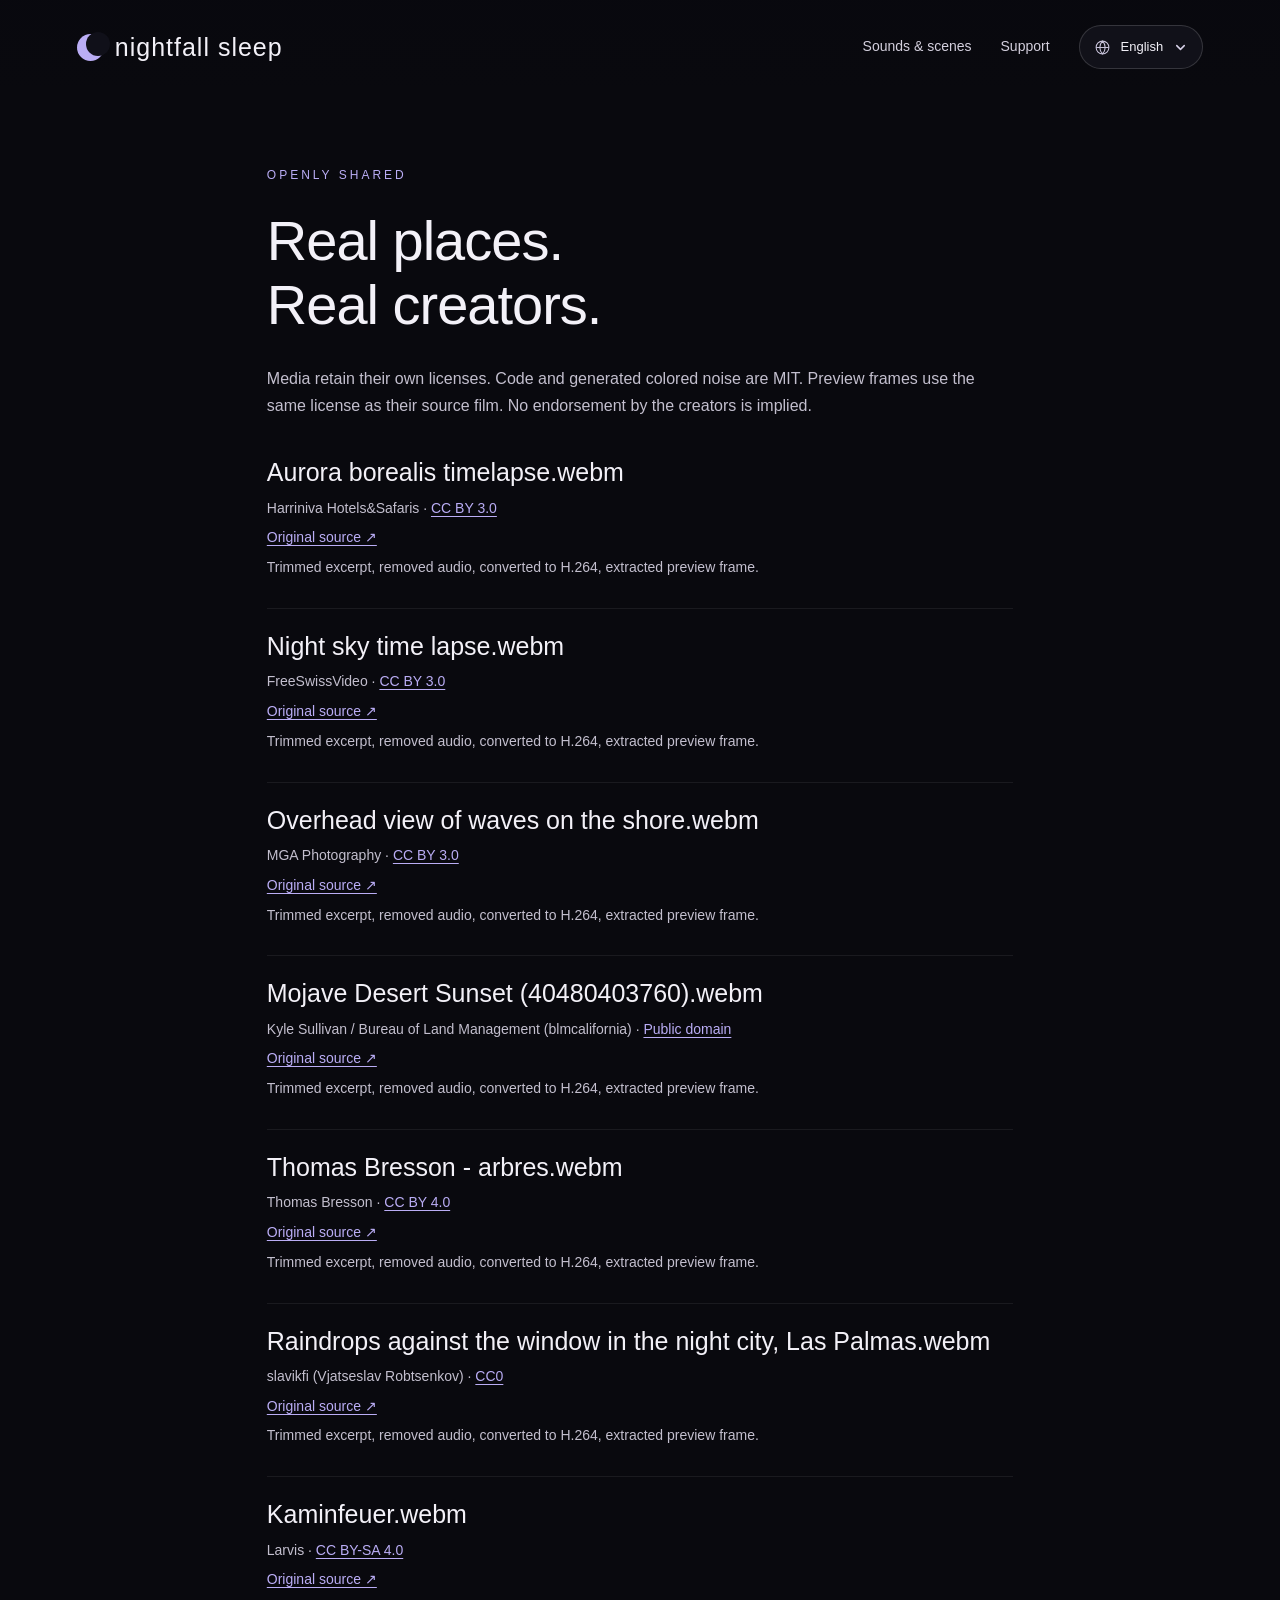
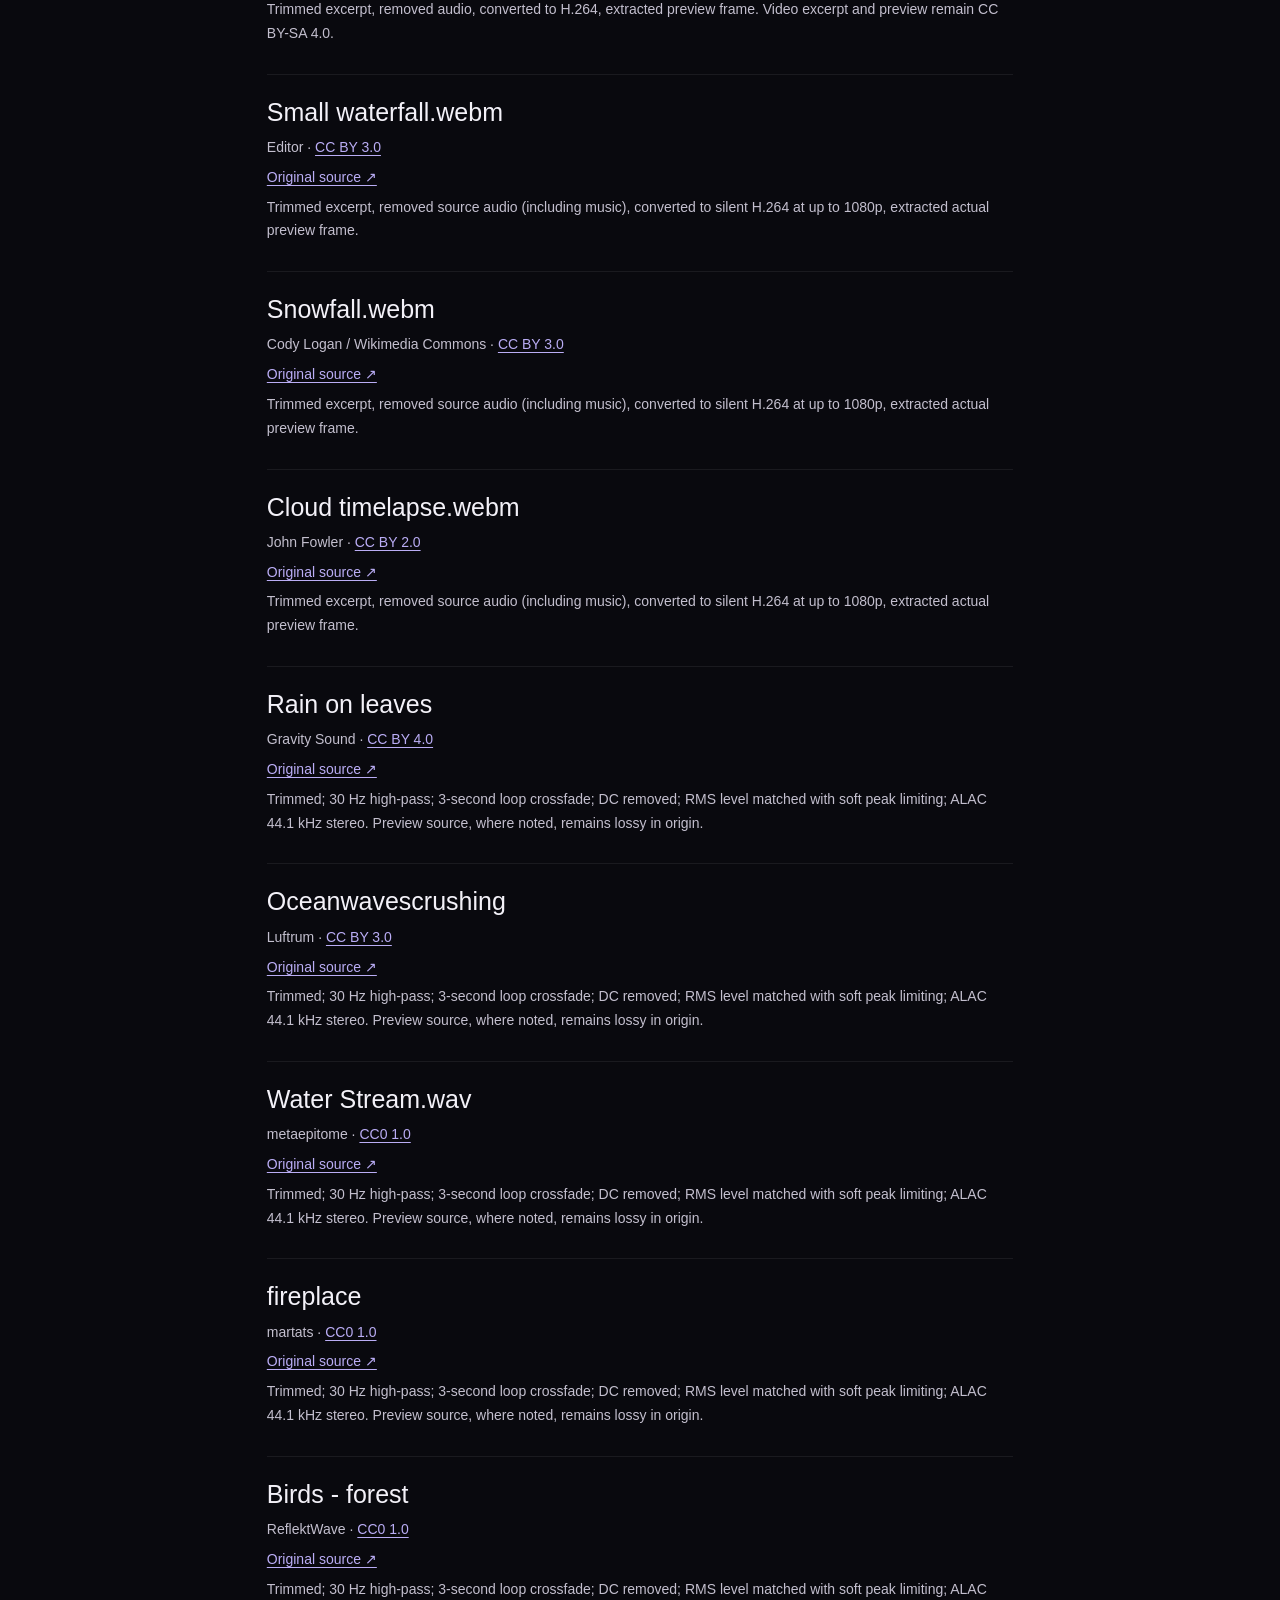
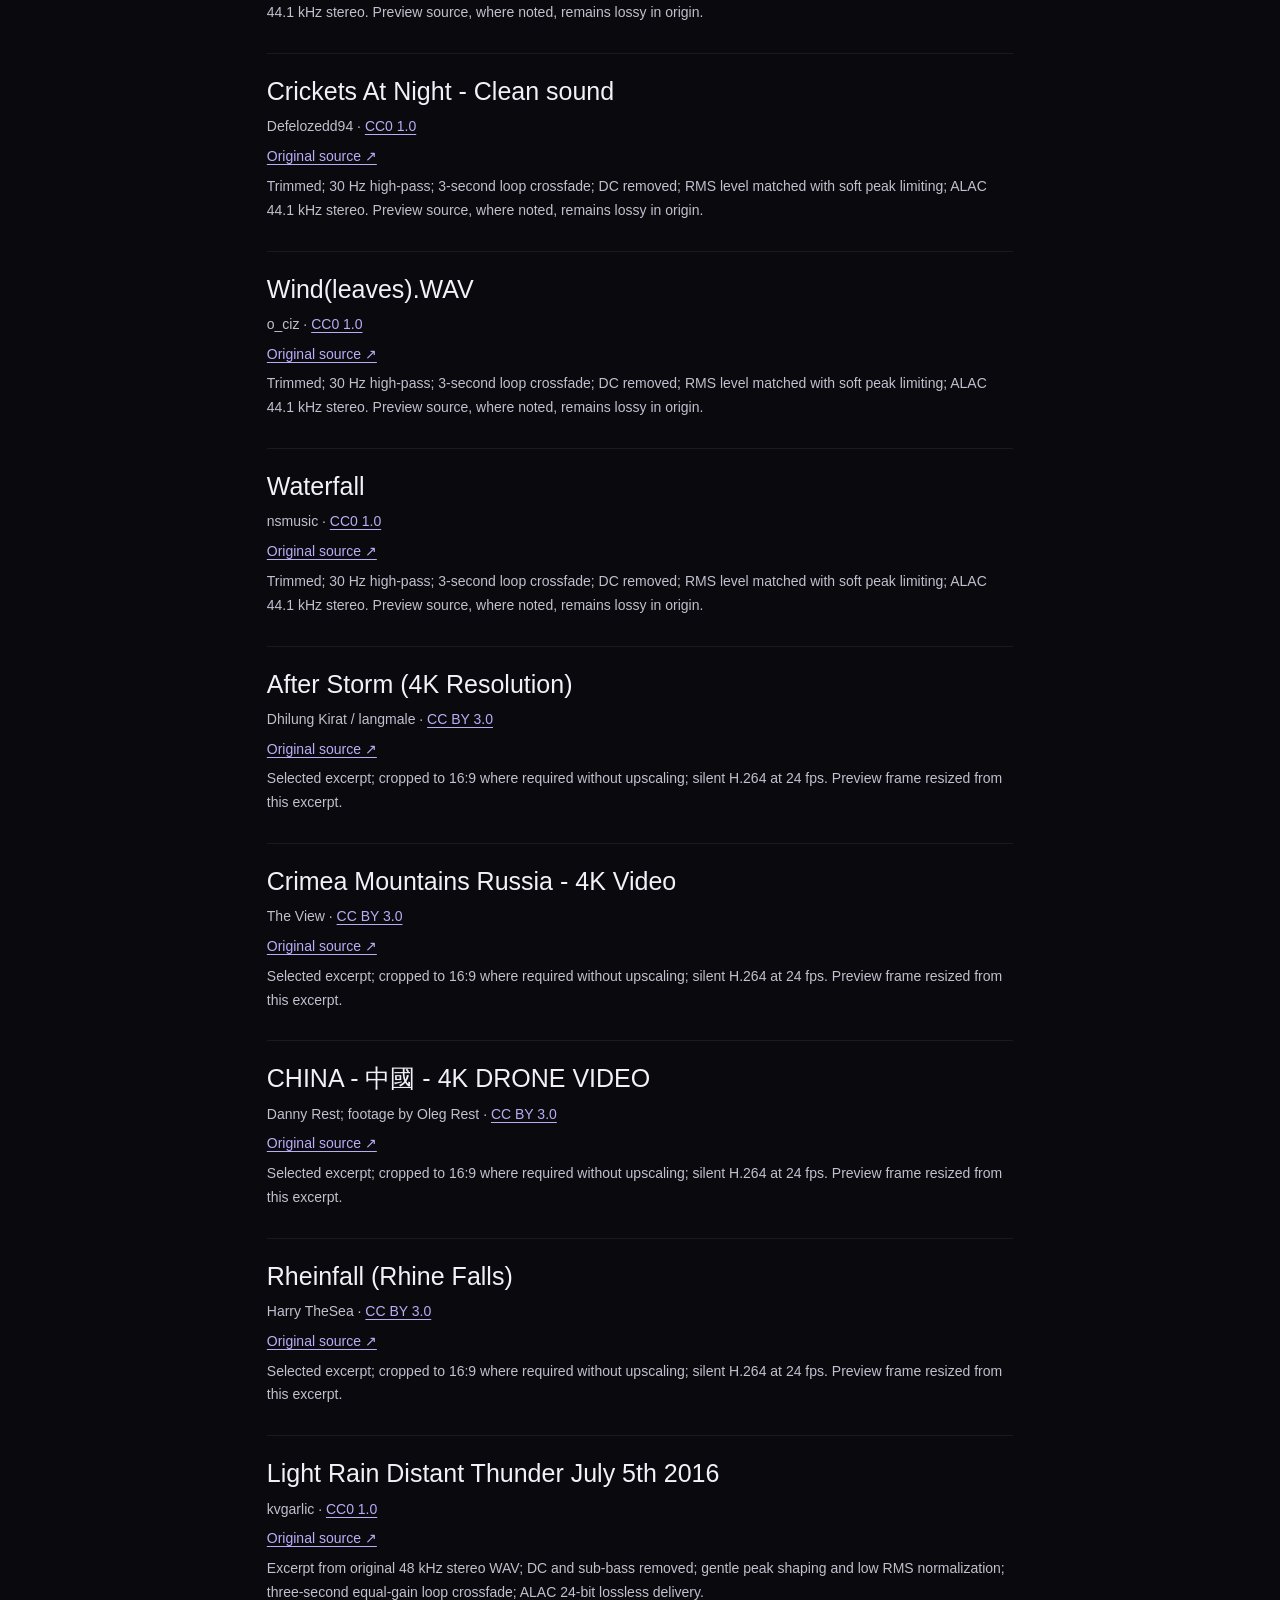
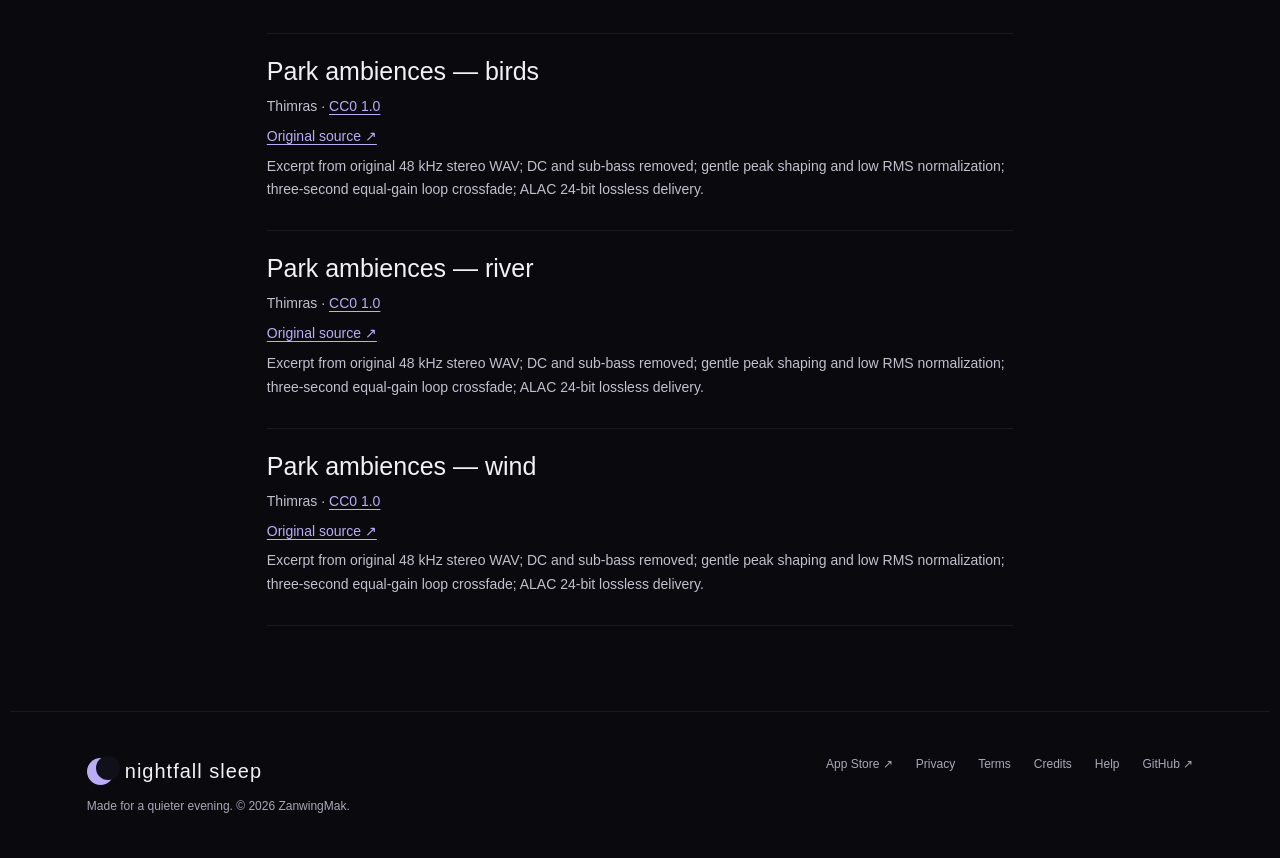
==== commit e3d9c93c: "Link the released app on the website and GitHub" ====
--- a/site/credits.html
+++ b/site/credits.html
@@ -1,4 +1,4 @@
-<!doctype html><html lang="en"><head><meta charset="utf-8"><meta name="viewport" content="width=device-width,initial-scale=1"><meta name="color-scheme" content="dark"><meta name="description" content="Nightfall Sleep — white noise, nature sounds and self-led meditation for Apple TV. Mix sounds, set bedtime timers and listen with a black screen. Free and open source."><title data-en="Media credits · Nightfall Sleep" data-zh="素材署名 · Nightfall Sleep">Media credits · Nightfall Sleep</title><link rel="icon" href="favicon.svg" type="image/svg+xml"><link rel="stylesheet" href="style.css?v=8ef6851c5679"><script defer src="translations.js?v=sleep10"></script><script defer src="site.js?v=sleep10"></script></head><body><header><a class="brand" href="index.html" aria-label="Nightfall Sleep home"><i class="moon" aria-hidden="true"></i>nightfall sleep</a><nav aria-label="Main navigation"><a class="desktop" href="index.html#scenes"><span data-en="Sounds &amp; scenes" data-zh="声音与风景" >Sounds &amp; scenes</span></a><a class="desktop" href="support.html"><span data-en="Support" data-zh="帮助" >Support</span></a><div class="language-picker"><button class="lang" id="language" type="button" aria-label="Language" aria-haspopup="menu" aria-controls="language-menu" aria-expanded="false"><svg class="language-globe" viewBox="0 0 24 24" fill="none" stroke="currentColor" stroke-width="1.5" aria-hidden="true"><circle cx="12" cy="12" r="9"/><path d="M3 12h18M12 3c5 5 5 13 0 18-5-5-5-13 0-18Z"/></svg><span id="language-label">English</span><svg class="language-chevron" viewBox="0 0 16 16" fill="none" stroke="currentColor" stroke-width="1.6" aria-hidden="true"><path d="m4 6 4 4 4-4" stroke-linecap="round" stroke-linejoin="round"/></svg></button><div class="language-panel" id="language-menu" role="menu" aria-labelledby="language" hidden></div></div></nav></header><main class="document"><div data-en="OPENLY SHARED" data-zh="自由分享" class="eyebrow">OPENLY SHARED</div><h1 data-en="Real places.
+<!doctype html><html lang="en"><head><meta charset="utf-8"><meta name="viewport" content="width=device-width,initial-scale=1"><meta name="color-scheme" content="dark"><meta name="description" content="Nightfall Sleep — white noise, nature sounds and self-led meditation for Apple TV. Mix sounds, set bedtime timers and listen with a black screen. Free and open source."><title data-en="Media credits · Nightfall Sleep" data-zh="素材署名 · Nightfall Sleep">Media credits · Nightfall Sleep</title><link rel="icon" href="favicon.svg" type="image/svg+xml"><link rel="stylesheet" href="style.css?v=65a70d309a40"><script defer src="translations.js?v=store140"></script><script defer src="site.js?v=store140"></script></head><body><header><a class="brand" href="index.html" aria-label="Nightfall Sleep home"><i class="moon" aria-hidden="true"></i>nightfall sleep</a><nav aria-label="Main navigation"><a class="desktop" href="index.html#scenes"><span data-en="Sounds &amp; scenes" data-zh="声音与风景" >Sounds &amp; scenes</span></a><a class="desktop" href="support.html"><span data-en="Support" data-zh="帮助" >Support</span></a><div class="language-picker"><button class="lang" id="language" type="button" aria-label="Language" aria-haspopup="menu" aria-controls="language-menu" aria-expanded="false"><svg class="language-globe" viewBox="0 0 24 24" fill="none" stroke="currentColor" stroke-width="1.5" aria-hidden="true"><circle cx="12" cy="12" r="9"/><path d="M3 12h18M12 3c5 5 5 13 0 18-5-5-5-13 0-18Z"/></svg><span id="language-label">English</span><svg class="language-chevron" viewBox="0 0 16 16" fill="none" stroke="currentColor" stroke-width="1.6" aria-hidden="true"><path d="m4 6 4 4 4-4" stroke-linecap="round" stroke-linejoin="round"/></svg></button><div class="language-panel" id="language-menu" role="menu" aria-labelledby="language" hidden></div></div></nav></header><main class="document"><div data-en="OPENLY SHARED" data-zh="自由分享" class="eyebrow">OPENLY SHARED</div><h1 data-en="Real places.
 Real creators." data-zh="真实风景。
 真实创作者。" >Real places.
-Real creators.</h1><p data-en="Media retain their own licenses. Code and generated colored noise are MIT. Preview frames use the same license as their source film. No endorsement by the creators is implied." data-zh="媒体保留各自许可。代码与生成的有色噪音为 MIT。预览帧使用原视频的同一许可。不代表创作者为应用背书。" >Media retain their own licenses. Code and generated colored noise are MIT. Preview frames use the same license as their source film. No endorsement by the creators is implied.</p><article class="credit"><h2>Aurora borealis timelapse.webm</h2><p>Harriniva Hotels&amp;Safaris · <a href="https://creativecommons.org/licenses/by/3.0">CC BY 3.0</a></p><p><a href="https://commons.wikimedia.org/wiki/File%3AAurora_borealis_timelapse.webm"><span data-en="Original source ↗" data-zh="原始来源 ↗" >Original source ↗</span></a></p><p data-en="Trimmed excerpt, removed audio, converted to H.264, extracted preview frame.">Trimmed excerpt, removed audio, converted to H.264, extracted preview frame.</p></article><article class="credit"><h2>Night sky time lapse.webm</h2><p>FreeSwissVideo · <a href="https://creativecommons.org/licenses/by/3.0">CC BY 3.0</a></p><p><a href="https://commons.wikimedia.org/wiki/File%3ANight_sky_time_lapse.webm"><span data-en="Original source ↗" data-zh="原始来源 ↗" >Original source ↗</span></a></p><p data-en="Trimmed excerpt, removed audio, converted to H.264, extracted preview frame.">Trimmed excerpt, removed audio, converted to H.264, extracted preview frame.</p></article><article class="credit"><h2>Overhead view of waves on the shore.webm</h2><p>MGA Photography · <a href="https://creativecommons.org/licenses/by/3.0">CC BY 3.0</a></p><p><a href="https://commons.wikimedia.org/wiki/File%3AOverhead_view_of_waves_on_the_shore.webm"><span data-en="Original source ↗" data-zh="原始来源 ↗" >Original source ↗</span></a></p><p data-en="Trimmed excerpt, removed audio, converted to H.264, extracted preview frame.">Trimmed excerpt, removed audio, converted to H.264, extracted preview frame.</p></article><article class="credit"><h2>Mojave Desert Sunset (40480403760).webm</h2><p>Kyle Sullivan / Bureau of Land Management (blmcalifornia) · <a href="https://commons.wikimedia.org/wiki/Template:PD-USGov-BLM">Public domain</a></p><p><a href="https://commons.wikimedia.org/wiki/File%3AMojave_Desert_Sunset_%2840480403760%29.webm"><span data-en="Original source ↗" data-zh="原始来源 ↗" >Original source ↗</span></a></p><p data-en="Trimmed excerpt, removed audio, converted to H.264, extracted preview frame.">Trimmed excerpt, removed audio, converted to H.264, extracted preview frame.</p></article><article class="credit"><h2>Thomas Bresson - arbres.webm</h2><p>Thomas Bresson · <a href="https://creativecommons.org/licenses/by/4.0">CC BY 4.0</a></p><p><a href="https://commons.wikimedia.org/wiki/File%3AThomas_Bresson_-_arbres.webm"><span data-en="Original source ↗" data-zh="原始来源 ↗" >Original source ↗</span></a></p><p data-en="Trimmed excerpt, removed audio, converted to H.264, extracted preview frame.">Trimmed excerpt, removed audio, converted to H.264, extracted preview frame.</p></article><article class="credit"><h2>Raindrops against the window in the night city, Las Palmas.webm</h2><p>slavikfi (Vjatseslav Robtsenkov) · <a href="https://creativecommons.org/publicdomain/zero/1.0/">CC0</a></p><p><a href="https://commons.wikimedia.org/wiki/File%3ARaindrops_against_the_window_in_the_night_city%2C_Las_Palmas.webm"><span data-en="Original source ↗" data-zh="原始来源 ↗" >Original source ↗</span></a></p><p data-en="Trimmed excerpt, removed audio, converted to H.264, extracted preview frame.">Trimmed excerpt, removed audio, converted to H.264, extracted preview frame.</p></article><article class="credit"><h2>Kaminfeuer.webm</h2><p>Larvis · <a href="https://creativecommons.org/licenses/by-sa/4.0/">CC BY-SA 4.0</a></p><p><a href="https://commons.wikimedia.org/wiki/File:Kaminfeuer.webm"><span data-en="Original source ↗" data-zh="原始来源 ↗" >Original source ↗</span></a></p><p data-en="Trimmed excerpt, removed audio, converted to H.264, extracted preview frame. Video excerpt and preview remain CC BY-SA 4.0.">Trimmed excerpt, removed audio, converted to H.264, extracted preview frame. Video excerpt and preview remain CC BY-SA 4.0.</p></article><article class="credit"><h2>Small waterfall.webm</h2><p>Editor · <a href="https://creativecommons.org/licenses/by/3.0/">CC BY 3.0</a></p><p><a href="https://commons.wikimedia.org/wiki/File:Small_waterfall.webm"><span data-en="Original source ↗" data-zh="原始来源 ↗" >Original source ↗</span></a></p><p data-en="Trimmed excerpt, removed source audio (including music), converted to silent H.264 at up to 1080p, extracted actual preview frame.">Trimmed excerpt, removed source audio (including music), converted to silent H.264 at up to 1080p, extracted actual preview frame.</p></article><article class="credit"><h2>Snowfall.webm</h2><p>Cody Logan / Wikimedia Commons · <a href="https://creativecommons.org/licenses/by/3.0/">CC BY 3.0</a></p><p><a href="https://commons.wikimedia.org/wiki/File:Snowfall.webm"><span data-en="Original source ↗" data-zh="原始来源 ↗" >Original source ↗</span></a></p><p data-en="Trimmed excerpt, removed source audio (including music), converted to silent H.264 at up to 1080p, extracted actual preview frame.">Trimmed excerpt, removed source audio (including music), converted to silent H.264 at up to 1080p, extracted actual preview frame.</p></article><article class="credit"><h2>Cloud timelapse.webm</h2><p>John Fowler · <a href="https://creativecommons.org/licenses/by/2.0/">CC BY 2.0</a></p><p><a href="https://commons.wikimedia.org/wiki/File:Cloud_timelapse.webm"><span data-en="Original source ↗" data-zh="原始来源 ↗" >Original source ↗</span></a></p><p data-en="Trimmed excerpt, removed source audio (including music), converted to silent H.264 at up to 1080p, extracted actual preview frame.">Trimmed excerpt, removed source audio (including music), converted to silent H.264 at up to 1080p, extracted actual preview frame.</p></article><article class="credit"><h2>Rain on leaves</h2><p>Gravity Sound · <a href="https://creativecommons.org/licenses/by/4.0/">CC BY 4.0</a></p><p><a href="https://commons.wikimedia.org/wiki/File:Rain_on_leaves_(Gravity_Sound).wav"><span data-en="Original source ↗" data-zh="原始来源 ↗" >Original source ↗</span></a></p><p data-en="Trimmed; 30 Hz high-pass; 3-second loop crossfade; DC removed; RMS level matched with soft peak limiting; ALAC 44.1 kHz stereo. Preview source, where noted, remains lossy in origin.">Trimmed; 30 Hz high-pass; 3-second loop crossfade; DC removed; RMS level matched with soft peak limiting; ALAC 44.1 kHz stereo. Preview source, where noted, remains lossy in origin.</p></article><article class="credit"><h2>Oceanwavescrushing</h2><p>Luftrum · <a href="https://creativecommons.org/licenses/by/3.0/">CC BY 3.0</a></p><p><a href="https://commons.wikimedia.org/wiki/File:Oceanwavescrushing.ogg"><span data-en="Original source ↗" data-zh="原始来源 ↗" >Original source ↗</span></a></p><p data-en="Trimmed; 30 Hz high-pass; 3-second loop crossfade; DC removed; RMS level matched with soft peak limiting; ALAC 44.1 kHz stereo. Preview source, where noted, remains lossy in origin.">Trimmed; 30 Hz high-pass; 3-second loop crossfade; DC removed; RMS level matched with soft peak limiting; ALAC 44.1 kHz stereo. Preview source, where noted, remains lossy in origin.</p></article><article class="credit"><h2>Water Stream.wav</h2><p>metaepitome · <a href="https://creativecommons.org/publicdomain/zero/1.0/">CC0 1.0</a></p><p><a href="https://freesound.org/people/metaepitome/sounds/181320/"><span data-en="Original source ↗" data-zh="原始来源 ↗" >Original source ↗</span></a></p><p data-en="Trimmed; 30 Hz high-pass; 3-second loop crossfade; DC removed; RMS level matched with soft peak limiting; ALAC 44.1 kHz stereo. Preview source, where noted, remains lossy in origin.">Trimmed; 30 Hz high-pass; 3-second loop crossfade; DC removed; RMS level matched with soft peak limiting; ALAC 44.1 kHz stereo. Preview source, where noted, remains lossy in origin.</p></article><article class="credit"><h2>fireplace</h2><p>martats · <a href="https://creativecommons.org/publicdomain/zero/1.0/">CC0 1.0</a></p><p><a href="https://freesound.org/people/martats/sounds/138018/"><span data-en="Original source ↗" data-zh="原始来源 ↗" >Original source ↗</span></a></p><p data-en="Trimmed; 30 Hz high-pass; 3-second loop crossfade; DC removed; RMS level matched with soft peak limiting; ALAC 44.1 kHz stereo. Preview source, where noted, remains lossy in origin.">Trimmed; 30 Hz high-pass; 3-second loop crossfade; DC removed; RMS level matched with soft peak limiting; ALAC 44.1 kHz stereo. Preview source, where noted, remains lossy in origin.</p></article><article class="credit"><h2>Birds - forest</h2><p>ReflektWave · <a href="https://creativecommons.org/publicdomain/zero/1.0/">CC0 1.0</a></p><p><a href="https://freesound.org/people/ReflektWave/sounds/843075/"><span data-en="Original source ↗" data-zh="原始来源 ↗" >Original source ↗</span></a></p><p data-en="Trimmed; 30 Hz high-pass; 3-second loop crossfade; DC removed; RMS level matched with soft peak limiting; ALAC 44.1 kHz stereo. Preview source, where noted, remains lossy in origin.">Trimmed; 30 Hz high-pass; 3-second loop crossfade; DC removed; RMS level matched with soft peak limiting; ALAC 44.1 kHz stereo. Preview source, where noted, remains lossy in origin.</p></article><article class="credit"><h2>Crickets At Night - Clean sound</h2><p>Defelozedd94 · <a href="https://creativecommons.org/publicdomain/zero/1.0/">CC0 1.0</a></p><p><a href="https://freesound.org/people/Defelozedd94/sounds/522298/"><span data-en="Original source ↗" data-zh="原始来源 ↗" >Original source ↗</span></a></p><p data-en="Trimmed; 30 Hz high-pass; 3-second loop crossfade; DC removed; RMS level matched with soft peak limiting; ALAC 44.1 kHz stereo. Preview source, where noted, remains lossy in origin.">Trimmed; 30 Hz high-pass; 3-second loop crossfade; DC removed; RMS level matched with soft peak limiting; ALAC 44.1 kHz stereo. Preview source, where noted, remains lossy in origin.</p></article><article class="credit"><h2>Wind(leaves).WAV</h2><p>o_ciz · <a href="https://creativecommons.org/publicdomain/zero/1.0/">CC0 1.0</a></p><p><a href="https://freesound.org/people/o_ciz/sounds/475448/"><span data-en="Original source ↗" data-zh="原始来源 ↗" >Original source ↗</span></a></p><p data-en="Trimmed; 30 Hz high-pass; 3-second loop crossfade; DC removed; RMS level matched with soft peak limiting; ALAC 44.1 kHz stereo. Preview source, where noted, remains lossy in origin.">Trimmed; 30 Hz high-pass; 3-second loop crossfade; DC removed; RMS level matched with soft peak limiting; ALAC 44.1 kHz stereo. Preview source, where noted, remains lossy in origin.</p></article><article class="credit"><h2>Waterfall</h2><p>nsmusic · <a href="https://creativecommons.org/publicdomain/zero/1.0/">CC0 1.0</a></p><p><a href="https://freesound.org/people/nsmusic/sounds/321886/"><span data-en="Original source ↗" data-zh="原始来源 ↗" >Original source ↗</span></a></p><p data-en="Trimmed; 30 Hz high-pass; 3-second loop crossfade; DC removed; RMS level matched with soft peak limiting; ALAC 44.1 kHz stereo. Preview source, where noted, remains lossy in origin.">Trimmed; 30 Hz high-pass; 3-second loop crossfade; DC removed; RMS level matched with soft peak limiting; ALAC 44.1 kHz stereo. Preview source, where noted, remains lossy in origin.</p></article><article class="credit"><h2>After Storm (4K Resolution)</h2><p>Dhilung Kirat / langmale · <a href="https://creativecommons.org/licenses/by/3.0/">CC BY 3.0</a></p><p><a href="https://commons.wikimedia.org/wiki/File:After_Storm_(4K_Resolution).webm"><span data-en="Original source ↗" data-zh="原始来源 ↗" >Original source ↗</span></a></p><p data-en="Selected excerpt; cropped to 16:9 where required without upscaling; silent H.264 at 24 fps. Preview frame resized from this excerpt.">Selected excerpt; cropped to 16:9 where required without upscaling; silent H.264 at 24 fps. Preview frame resized from this excerpt.</p></article><article class="credit"><h2>Crimea Mountains Russia - 4K Video</h2><p>The View · <a href="https://creativecommons.org/licenses/by/3.0/">CC BY 3.0</a></p><p><a href="https://commons.wikimedia.org/wiki/File:Crimea_Mountains_Russia_-_4K_Video.webm"><span data-en="Original source ↗" data-zh="原始来源 ↗" >Original source ↗</span></a></p><p data-en="Selected excerpt; cropped to 16:9 where required without upscaling; silent H.264 at 24 fps. Preview frame resized from this excerpt.">Selected excerpt; cropped to 16:9 where required without upscaling; silent H.264 at 24 fps. Preview frame resized from this excerpt.</p></article><article class="credit"><h2>CHINA - 中國 - 4K DRONE VIDEO</h2><p>Danny Rest; footage by Oleg Rest · <a href="https://creativecommons.org/licenses/by/3.0/">CC BY 3.0</a></p><p><a href="https://commons.wikimedia.org/wiki/File:CHINA_-_%E4%B8%AD%E5%9C%8B_-_4K_DRONE_VIDEO.webm"><span data-en="Original source ↗" data-zh="原始来源 ↗" >Original source ↗</span></a></p><p data-en="Selected excerpt; cropped to 16:9 where required without upscaling; silent H.264 at 24 fps. Preview frame resized from this excerpt.">Selected excerpt; cropped to 16:9 where required without upscaling; silent H.264 at 24 fps. Preview frame resized from this excerpt.</p></article><article class="credit"><h2>Rheinfall (Rhine Falls)</h2><p>Harry TheSea · <a href="https://creativecommons.org/licenses/by/3.0/">CC BY 3.0</a></p><p><a href="https://commons.wikimedia.org/wiki/File:Rheinfall_(Rhine_Falls).webm"><span data-en="Original source ↗" data-zh="原始来源 ↗" >Original source ↗</span></a></p><p data-en="Selected excerpt; cropped to 16:9 where required without upscaling; silent H.264 at 24 fps. Preview frame resized from this excerpt.">Selected excerpt; cropped to 16:9 where required without upscaling; silent H.264 at 24 fps. Preview frame resized from this excerpt.</p></article><article class="credit"><h2>Light Rain Distant Thunder July 5th 2016</h2><p>kvgarlic · <a href="https://creativecommons.org/publicdomain/zero/1.0/">CC0 1.0</a></p><p><a href="https://commons.wikimedia.org/wiki/File:Light_Rain_Distant_Thunder_July_5th_2016.wav"><span data-en="Original source ↗" data-zh="原始来源 ↗" >Original source ↗</span></a></p><p data-en="Excerpt from original 48 kHz stereo WAV; DC and sub-bass removed; gentle peak shaping and low RMS normalization; three-second equal-gain loop crossfade; ALAC 24-bit lossless delivery.">Excerpt from original 48 kHz stereo WAV; DC and sub-bass removed; gentle peak shaping and low RMS normalization; three-second equal-gain loop crossfade; ALAC 24-bit lossless delivery.</p></article><article class="credit"><h2>Park ambiences — birds</h2><p>Thimras · <a href="https://creativecommons.org/publicdomain/zero/1.0/">CC0 1.0</a></p><p><a href="https://opengameart.org/content/park-ambiences"><span data-en="Original source ↗" data-zh="原始来源 ↗" >Original source ↗</span></a></p><p data-en="Excerpt from original 48 kHz stereo WAV; DC and sub-bass removed; gentle peak shaping and low RMS normalization; three-second equal-gain loop crossfade; ALAC 24-bit lossless delivery.">Excerpt from original 48 kHz stereo WAV; DC and sub-bass removed; gentle peak shaping and low RMS normalization; three-second equal-gain loop crossfade; ALAC 24-bit lossless delivery.</p></article><article class="credit"><h2>Park ambiences — river</h2><p>Thimras · <a href="https://creativecommons.org/publicdomain/zero/1.0/">CC0 1.0</a></p><p><a href="https://opengameart.org/content/park-ambiences"><span data-en="Original source ↗" data-zh="原始来源 ↗" >Original source ↗</span></a></p><p data-en="Excerpt from original 48 kHz stereo WAV; DC and sub-bass removed; gentle peak shaping and low RMS normalization; three-second equal-gain loop crossfade; ALAC 24-bit lossless delivery.">Excerpt from original 48 kHz stereo WAV; DC and sub-bass removed; gentle peak shaping and low RMS normalization; three-second equal-gain loop crossfade; ALAC 24-bit lossless delivery.</p></article><article class="credit"><h2>Park ambiences — wind</h2><p>Thimras · <a href="https://creativecommons.org/publicdomain/zero/1.0/">CC0 1.0</a></p><p><a href="https://opengameart.org/content/park-ambiences"><span data-en="Original source ↗" data-zh="原始来源 ↗" >Original source ↗</span></a></p><p data-en="Excerpt from original 48 kHz stereo WAV; DC and sub-bass removed; gentle peak shaping and low RMS normalization; three-second equal-gain loop crossfade; ALAC 24-bit lossless delivery.">Excerpt from original 48 kHz stereo WAV; DC and sub-bass removed; gentle peak shaping and low RMS normalization; three-second equal-gain loop crossfade; ALAC 24-bit lossless delivery.</p></article></main><footer><div><a class="brand" href="index.html"><i class="moon" aria-hidden="true"></i>nightfall sleep</a><span data-en="Made for a quieter evening. © 2026 ZanwingMak." data-zh="让夜晚安静一点。© 2026 ZanwingMak." >Made for a quieter evening. © 2026 ZanwingMak.</span></div><div class="links"><a href="privacy.html"><span data-en="Privacy" data-zh="隐私政策" >Privacy</span></a><a href="terms.html"><span data-en="Terms" data-zh="服务条款" >Terms</span></a><a href="credits.html"><span data-en="Credits" data-zh="素材署名" >Credits</span></a><a href="support.html"><span data-en="Help" data-zh="帮助" >Help</span></a><a href="https://github.com/ZanwingMak/NightfallTV"><span data-en="GitHub ↗" data-zh="GitHub ↗" >GitHub ↗</span></a></div></footer></body></html>+Real creators.</h1><p data-en="Media retain their own licenses. Code and generated colored noise are MIT. Preview frames use the same license as their source film. No endorsement by the creators is implied." data-zh="媒体保留各自许可。代码与生成的有色噪音为 MIT。预览帧使用原视频的同一许可。不代表创作者为应用背书。" >Media retain their own licenses. Code and generated colored noise are MIT. Preview frames use the same license as their source film. No endorsement by the creators is implied.</p><article class="credit"><h2>Aurora borealis timelapse.webm</h2><p>Harriniva Hotels&amp;Safaris · <a href="https://creativecommons.org/licenses/by/3.0">CC BY 3.0</a></p><p><a href="https://commons.wikimedia.org/wiki/File%3AAurora_borealis_timelapse.webm"><span data-en="Original source ↗" data-zh="原始来源 ↗" >Original source ↗</span></a></p><p data-en="Trimmed excerpt, removed audio, converted to H.264, extracted preview frame.">Trimmed excerpt, removed audio, converted to H.264, extracted preview frame.</p></article><article class="credit"><h2>Night sky time lapse.webm</h2><p>FreeSwissVideo · <a href="https://creativecommons.org/licenses/by/3.0">CC BY 3.0</a></p><p><a href="https://commons.wikimedia.org/wiki/File%3ANight_sky_time_lapse.webm"><span data-en="Original source ↗" data-zh="原始来源 ↗" >Original source ↗</span></a></p><p data-en="Trimmed excerpt, removed audio, converted to H.264, extracted preview frame.">Trimmed excerpt, removed audio, converted to H.264, extracted preview frame.</p></article><article class="credit"><h2>Overhead view of waves on the shore.webm</h2><p>MGA Photography · <a href="https://creativecommons.org/licenses/by/3.0">CC BY 3.0</a></p><p><a href="https://commons.wikimedia.org/wiki/File%3AOverhead_view_of_waves_on_the_shore.webm"><span data-en="Original source ↗" data-zh="原始来源 ↗" >Original source ↗</span></a></p><p data-en="Trimmed excerpt, removed audio, converted to H.264, extracted preview frame.">Trimmed excerpt, removed audio, converted to H.264, extracted preview frame.</p></article><article class="credit"><h2>Mojave Desert Sunset (40480403760).webm</h2><p>Kyle Sullivan / Bureau of Land Management (blmcalifornia) · <a href="https://commons.wikimedia.org/wiki/Template:PD-USGov-BLM">Public domain</a></p><p><a href="https://commons.wikimedia.org/wiki/File%3AMojave_Desert_Sunset_%2840480403760%29.webm"><span data-en="Original source ↗" data-zh="原始来源 ↗" >Original source ↗</span></a></p><p data-en="Trimmed excerpt, removed audio, converted to H.264, extracted preview frame.">Trimmed excerpt, removed audio, converted to H.264, extracted preview frame.</p></article><article class="credit"><h2>Thomas Bresson - arbres.webm</h2><p>Thomas Bresson · <a href="https://creativecommons.org/licenses/by/4.0">CC BY 4.0</a></p><p><a href="https://commons.wikimedia.org/wiki/File%3AThomas_Bresson_-_arbres.webm"><span data-en="Original source ↗" data-zh="原始来源 ↗" >Original source ↗</span></a></p><p data-en="Trimmed excerpt, removed audio, converted to H.264, extracted preview frame.">Trimmed excerpt, removed audio, converted to H.264, extracted preview frame.</p></article><article class="credit"><h2>Raindrops against the window in the night city, Las Palmas.webm</h2><p>slavikfi (Vjatseslav Robtsenkov) · <a href="https://creativecommons.org/publicdomain/zero/1.0/">CC0</a></p><p><a href="https://commons.wikimedia.org/wiki/File%3ARaindrops_against_the_window_in_the_night_city%2C_Las_Palmas.webm"><span data-en="Original source ↗" data-zh="原始来源 ↗" >Original source ↗</span></a></p><p data-en="Trimmed excerpt, removed audio, converted to H.264, extracted preview frame.">Trimmed excerpt, removed audio, converted to H.264, extracted preview frame.</p></article><article class="credit"><h2>Kaminfeuer.webm</h2><p>Larvis · <a href="https://creativecommons.org/licenses/by-sa/4.0/">CC BY-SA 4.0</a></p><p><a href="https://commons.wikimedia.org/wiki/File:Kaminfeuer.webm"><span data-en="Original source ↗" data-zh="原始来源 ↗" >Original source ↗</span></a></p><p data-en="Trimmed excerpt, removed audio, converted to H.264, extracted preview frame. Video excerpt and preview remain CC BY-SA 4.0.">Trimmed excerpt, removed audio, converted to H.264, extracted preview frame. Video excerpt and preview remain CC BY-SA 4.0.</p></article><article class="credit"><h2>Small waterfall.webm</h2><p>Editor · <a href="https://creativecommons.org/licenses/by/3.0/">CC BY 3.0</a></p><p><a href="https://commons.wikimedia.org/wiki/File:Small_waterfall.webm"><span data-en="Original source ↗" data-zh="原始来源 ↗" >Original source ↗</span></a></p><p data-en="Trimmed excerpt, removed source audio (including music), converted to silent H.264 at up to 1080p, extracted actual preview frame.">Trimmed excerpt, removed source audio (including music), converted to silent H.264 at up to 1080p, extracted actual preview frame.</p></article><article class="credit"><h2>Snowfall.webm</h2><p>Cody Logan / Wikimedia Commons · <a href="https://creativecommons.org/licenses/by/3.0/">CC BY 3.0</a></p><p><a href="https://commons.wikimedia.org/wiki/File:Snowfall.webm"><span data-en="Original source ↗" data-zh="原始来源 ↗" >Original source ↗</span></a></p><p data-en="Trimmed excerpt, removed source audio (including music), converted to silent H.264 at up to 1080p, extracted actual preview frame.">Trimmed excerpt, removed source audio (including music), converted to silent H.264 at up to 1080p, extracted actual preview frame.</p></article><article class="credit"><h2>Cloud timelapse.webm</h2><p>John Fowler · <a href="https://creativecommons.org/licenses/by/2.0/">CC BY 2.0</a></p><p><a href="https://commons.wikimedia.org/wiki/File:Cloud_timelapse.webm"><span data-en="Original source ↗" data-zh="原始来源 ↗" >Original source ↗</span></a></p><p data-en="Trimmed excerpt, removed source audio (including music), converted to silent H.264 at up to 1080p, extracted actual preview frame.">Trimmed excerpt, removed source audio (including music), converted to silent H.264 at up to 1080p, extracted actual preview frame.</p></article><article class="credit"><h2>Rain on leaves</h2><p>Gravity Sound · <a href="https://creativecommons.org/licenses/by/4.0/">CC BY 4.0</a></p><p><a href="https://commons.wikimedia.org/wiki/File:Rain_on_leaves_(Gravity_Sound).wav"><span data-en="Original source ↗" data-zh="原始来源 ↗" >Original source ↗</span></a></p><p data-en="Trimmed; 30 Hz high-pass; 3-second loop crossfade; DC removed; RMS level matched with soft peak limiting; ALAC 44.1 kHz stereo. Preview source, where noted, remains lossy in origin.">Trimmed; 30 Hz high-pass; 3-second loop crossfade; DC removed; RMS level matched with soft peak limiting; ALAC 44.1 kHz stereo. Preview source, where noted, remains lossy in origin.</p></article><article class="credit"><h2>Oceanwavescrushing</h2><p>Luftrum · <a href="https://creativecommons.org/licenses/by/3.0/">CC BY 3.0</a></p><p><a href="https://commons.wikimedia.org/wiki/File:Oceanwavescrushing.ogg"><span data-en="Original source ↗" data-zh="原始来源 ↗" >Original source ↗</span></a></p><p data-en="Trimmed; 30 Hz high-pass; 3-second loop crossfade; DC removed; RMS level matched with soft peak limiting; ALAC 44.1 kHz stereo. Preview source, where noted, remains lossy in origin.">Trimmed; 30 Hz high-pass; 3-second loop crossfade; DC removed; RMS level matched with soft peak limiting; ALAC 44.1 kHz stereo. Preview source, where noted, remains lossy in origin.</p></article><article class="credit"><h2>Water Stream.wav</h2><p>metaepitome · <a href="https://creativecommons.org/publicdomain/zero/1.0/">CC0 1.0</a></p><p><a href="https://freesound.org/people/metaepitome/sounds/181320/"><span data-en="Original source ↗" data-zh="原始来源 ↗" >Original source ↗</span></a></p><p data-en="Trimmed; 30 Hz high-pass; 3-second loop crossfade; DC removed; RMS level matched with soft peak limiting; ALAC 44.1 kHz stereo. Preview source, where noted, remains lossy in origin.">Trimmed; 30 Hz high-pass; 3-second loop crossfade; DC removed; RMS level matched with soft peak limiting; ALAC 44.1 kHz stereo. Preview source, where noted, remains lossy in origin.</p></article><article class="credit"><h2>fireplace</h2><p>martats · <a href="https://creativecommons.org/publicdomain/zero/1.0/">CC0 1.0</a></p><p><a href="https://freesound.org/people/martats/sounds/138018/"><span data-en="Original source ↗" data-zh="原始来源 ↗" >Original source ↗</span></a></p><p data-en="Trimmed; 30 Hz high-pass; 3-second loop crossfade; DC removed; RMS level matched with soft peak limiting; ALAC 44.1 kHz stereo. Preview source, where noted, remains lossy in origin.">Trimmed; 30 Hz high-pass; 3-second loop crossfade; DC removed; RMS level matched with soft peak limiting; ALAC 44.1 kHz stereo. Preview source, where noted, remains lossy in origin.</p></article><article class="credit"><h2>Birds - forest</h2><p>ReflektWave · <a href="https://creativecommons.org/publicdomain/zero/1.0/">CC0 1.0</a></p><p><a href="https://freesound.org/people/ReflektWave/sounds/843075/"><span data-en="Original source ↗" data-zh="原始来源 ↗" >Original source ↗</span></a></p><p data-en="Trimmed; 30 Hz high-pass; 3-second loop crossfade; DC removed; RMS level matched with soft peak limiting; ALAC 44.1 kHz stereo. Preview source, where noted, remains lossy in origin.">Trimmed; 30 Hz high-pass; 3-second loop crossfade; DC removed; RMS level matched with soft peak limiting; ALAC 44.1 kHz stereo. Preview source, where noted, remains lossy in origin.</p></article><article class="credit"><h2>Crickets At Night - Clean sound</h2><p>Defelozedd94 · <a href="https://creativecommons.org/publicdomain/zero/1.0/">CC0 1.0</a></p><p><a href="https://freesound.org/people/Defelozedd94/sounds/522298/"><span data-en="Original source ↗" data-zh="原始来源 ↗" >Original source ↗</span></a></p><p data-en="Trimmed; 30 Hz high-pass; 3-second loop crossfade; DC removed; RMS level matched with soft peak limiting; ALAC 44.1 kHz stereo. Preview source, where noted, remains lossy in origin.">Trimmed; 30 Hz high-pass; 3-second loop crossfade; DC removed; RMS level matched with soft peak limiting; ALAC 44.1 kHz stereo. Preview source, where noted, remains lossy in origin.</p></article><article class="credit"><h2>Wind(leaves).WAV</h2><p>o_ciz · <a href="https://creativecommons.org/publicdomain/zero/1.0/">CC0 1.0</a></p><p><a href="https://freesound.org/people/o_ciz/sounds/475448/"><span data-en="Original source ↗" data-zh="原始来源 ↗" >Original source ↗</span></a></p><p data-en="Trimmed; 30 Hz high-pass; 3-second loop crossfade; DC removed; RMS level matched with soft peak limiting; ALAC 44.1 kHz stereo. Preview source, where noted, remains lossy in origin.">Trimmed; 30 Hz high-pass; 3-second loop crossfade; DC removed; RMS level matched with soft peak limiting; ALAC 44.1 kHz stereo. Preview source, where noted, remains lossy in origin.</p></article><article class="credit"><h2>Waterfall</h2><p>nsmusic · <a href="https://creativecommons.org/publicdomain/zero/1.0/">CC0 1.0</a></p><p><a href="https://freesound.org/people/nsmusic/sounds/321886/"><span data-en="Original source ↗" data-zh="原始来源 ↗" >Original source ↗</span></a></p><p data-en="Trimmed; 30 Hz high-pass; 3-second loop crossfade; DC removed; RMS level matched with soft peak limiting; ALAC 44.1 kHz stereo. Preview source, where noted, remains lossy in origin.">Trimmed; 30 Hz high-pass; 3-second loop crossfade; DC removed; RMS level matched with soft peak limiting; ALAC 44.1 kHz stereo. Preview source, where noted, remains lossy in origin.</p></article><article class="credit"><h2>After Storm (4K Resolution)</h2><p>Dhilung Kirat / langmale · <a href="https://creativecommons.org/licenses/by/3.0/">CC BY 3.0</a></p><p><a href="https://commons.wikimedia.org/wiki/File:After_Storm_(4K_Resolution).webm"><span data-en="Original source ↗" data-zh="原始来源 ↗" >Original source ↗</span></a></p><p data-en="Selected excerpt; cropped to 16:9 where required without upscaling; silent H.264 at 24 fps. Preview frame resized from this excerpt.">Selected excerpt; cropped to 16:9 where required without upscaling; silent H.264 at 24 fps. Preview frame resized from this excerpt.</p></article><article class="credit"><h2>Crimea Mountains Russia - 4K Video</h2><p>The View · <a href="https://creativecommons.org/licenses/by/3.0/">CC BY 3.0</a></p><p><a href="https://commons.wikimedia.org/wiki/File:Crimea_Mountains_Russia_-_4K_Video.webm"><span data-en="Original source ↗" data-zh="原始来源 ↗" >Original source ↗</span></a></p><p data-en="Selected excerpt; cropped to 16:9 where required without upscaling; silent H.264 at 24 fps. Preview frame resized from this excerpt.">Selected excerpt; cropped to 16:9 where required without upscaling; silent H.264 at 24 fps. Preview frame resized from this excerpt.</p></article><article class="credit"><h2>CHINA - 中國 - 4K DRONE VIDEO</h2><p>Danny Rest; footage by Oleg Rest · <a href="https://creativecommons.org/licenses/by/3.0/">CC BY 3.0</a></p><p><a href="https://commons.wikimedia.org/wiki/File:CHINA_-_%E4%B8%AD%E5%9C%8B_-_4K_DRONE_VIDEO.webm"><span data-en="Original source ↗" data-zh="原始来源 ↗" >Original source ↗</span></a></p><p data-en="Selected excerpt; cropped to 16:9 where required without upscaling; silent H.264 at 24 fps. Preview frame resized from this excerpt.">Selected excerpt; cropped to 16:9 where required without upscaling; silent H.264 at 24 fps. Preview frame resized from this excerpt.</p></article><article class="credit"><h2>Rheinfall (Rhine Falls)</h2><p>Harry TheSea · <a href="https://creativecommons.org/licenses/by/3.0/">CC BY 3.0</a></p><p><a href="https://commons.wikimedia.org/wiki/File:Rheinfall_(Rhine_Falls).webm"><span data-en="Original source ↗" data-zh="原始来源 ↗" >Original source ↗</span></a></p><p data-en="Selected excerpt; cropped to 16:9 where required without upscaling; silent H.264 at 24 fps. Preview frame resized from this excerpt.">Selected excerpt; cropped to 16:9 where required without upscaling; silent H.264 at 24 fps. Preview frame resized from this excerpt.</p></article><article class="credit"><h2>Light Rain Distant Thunder July 5th 2016</h2><p>kvgarlic · <a href="https://creativecommons.org/publicdomain/zero/1.0/">CC0 1.0</a></p><p><a href="https://commons.wikimedia.org/wiki/File:Light_Rain_Distant_Thunder_July_5th_2016.wav"><span data-en="Original source ↗" data-zh="原始来源 ↗" >Original source ↗</span></a></p><p data-en="Excerpt from original 48 kHz stereo WAV; DC and sub-bass removed; gentle peak shaping and low RMS normalization; three-second equal-gain loop crossfade; ALAC 24-bit lossless delivery.">Excerpt from original 48 kHz stereo WAV; DC and sub-bass removed; gentle peak shaping and low RMS normalization; three-second equal-gain loop crossfade; ALAC 24-bit lossless delivery.</p></article><article class="credit"><h2>Park ambiences — birds</h2><p>Thimras · <a href="https://creativecommons.org/publicdomain/zero/1.0/">CC0 1.0</a></p><p><a href="https://opengameart.org/content/park-ambiences"><span data-en="Original source ↗" data-zh="原始来源 ↗" >Original source ↗</span></a></p><p data-en="Excerpt from original 48 kHz stereo WAV; DC and sub-bass removed; gentle peak shaping and low RMS normalization; three-second equal-gain loop crossfade; ALAC 24-bit lossless delivery.">Excerpt from original 48 kHz stereo WAV; DC and sub-bass removed; gentle peak shaping and low RMS normalization; three-second equal-gain loop crossfade; ALAC 24-bit lossless delivery.</p></article><article class="credit"><h2>Park ambiences — river</h2><p>Thimras · <a href="https://creativecommons.org/publicdomain/zero/1.0/">CC0 1.0</a></p><p><a href="https://opengameart.org/content/park-ambiences"><span data-en="Original source ↗" data-zh="原始来源 ↗" >Original source ↗</span></a></p><p data-en="Excerpt from original 48 kHz stereo WAV; DC and sub-bass removed; gentle peak shaping and low RMS normalization; three-second equal-gain loop crossfade; ALAC 24-bit lossless delivery.">Excerpt from original 48 kHz stereo WAV; DC and sub-bass removed; gentle peak shaping and low RMS normalization; three-second equal-gain loop crossfade; ALAC 24-bit lossless delivery.</p></article><article class="credit"><h2>Park ambiences — wind</h2><p>Thimras · <a href="https://creativecommons.org/publicdomain/zero/1.0/">CC0 1.0</a></p><p><a href="https://opengameart.org/content/park-ambiences"><span data-en="Original source ↗" data-zh="原始来源 ↗" >Original source ↗</span></a></p><p data-en="Excerpt from original 48 kHz stereo WAV; DC and sub-bass removed; gentle peak shaping and low RMS normalization; three-second equal-gain loop crossfade; ALAC 24-bit lossless delivery.">Excerpt from original 48 kHz stereo WAV; DC and sub-bass removed; gentle peak shaping and low RMS normalization; three-second equal-gain loop crossfade; ALAC 24-bit lossless delivery.</p></article></main><footer><div><a class="brand" href="index.html"><i class="moon" aria-hidden="true"></i>nightfall sleep</a><span data-en="Made for a quieter evening. © 2026 ZanwingMak." data-zh="让夜晚安静一点。© 2026 ZanwingMak." >Made for a quieter evening. © 2026 ZanwingMak.</span></div><div class="links"><a href="https://apps.apple.com/app/id6821692076">App Store ↗</a><a href="privacy.html"><span data-en="Privacy" data-zh="隐私政策" >Privacy</span></a><a href="terms.html"><span data-en="Terms" data-zh="服务条款" >Terms</span></a><a href="credits.html"><span data-en="Credits" data-zh="素材署名" >Credits</span></a><a href="support.html"><span data-en="Help" data-zh="帮助" >Help</span></a><a href="https://github.com/ZanwingMak/NightfallTV"><span data-en="GitHub ↗" data-zh="GitHub ↗" >GitHub ↗</span></a></div></footer></body></html>
--- a/site/style.css
+++ b/site/style.css
@@ -28,3 +28,8 @@
 
 /* 助眠首页以静态声波表现聆听，不引入会打扰休息的动画。 */
 .listening-panel{padding:48px;border:1px solid #ffffff18;border-radius:24px;background:#17141d}.listening-panel p{color:var(--quiet);font-size:16px}.sound-symbol{display:block;font-size:96px;line-height:1;color:var(--accent);font-weight:200;margin-bottom:28px}.brand{letter-spacing:1px}@media(max-width:480px){.brand{font-size:18px}.brand .moon{width:22px;height:22px}.listening-panel{padding:28px}}
+
+/* 呼吸示意只用于介绍练习；减少动态效果时保持静止。 */
+.breathing-demo{display:block;width:100px;height:100px;margin:0 0 32px;border:1px solid #ad99ff;border-radius:50%;background:radial-gradient(circle,#ad99ff38,transparent 72%);animation:breathing-demo 10s ease-in-out infinite}
+@keyframes breathing-demo{0%,100%{transform:scale(.68)}40%{transform:scale(1)}}
+@media(prefers-reduced-motion:reduce){.breathing-demo{animation:none}}
